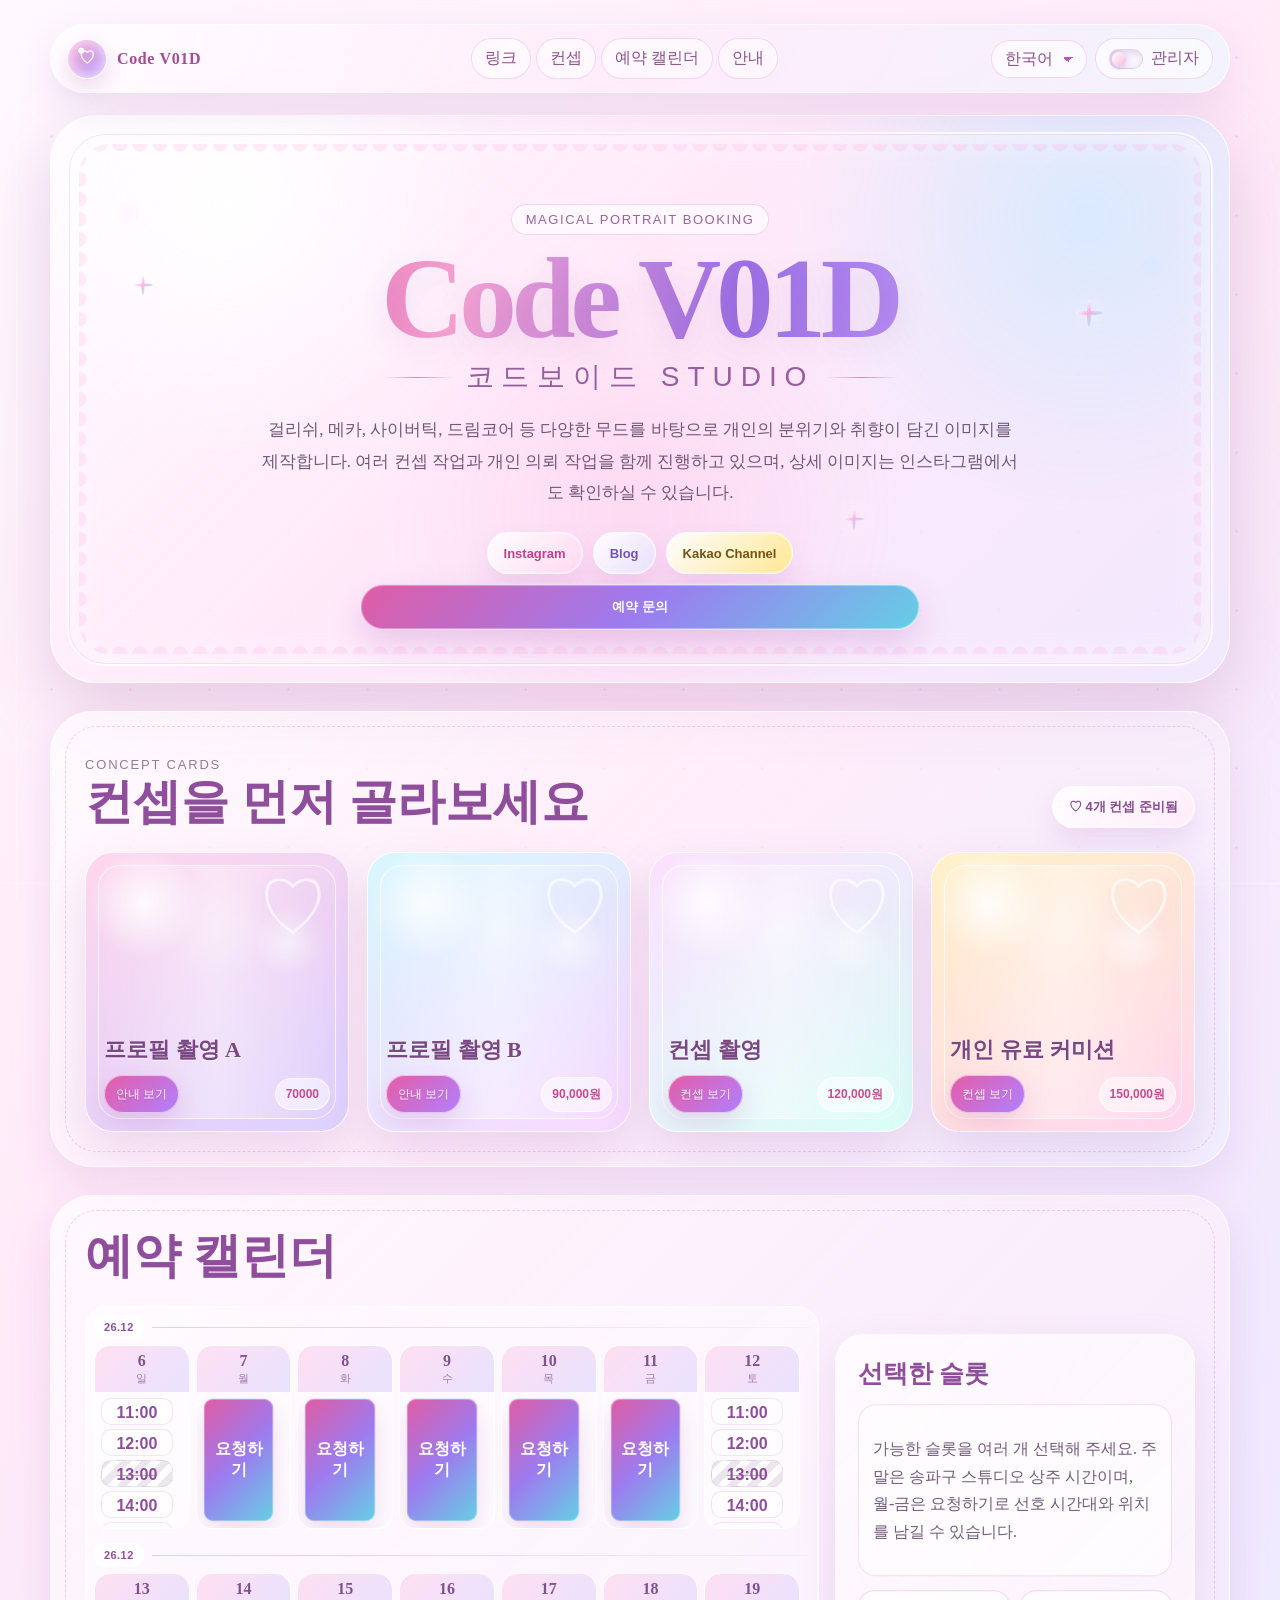
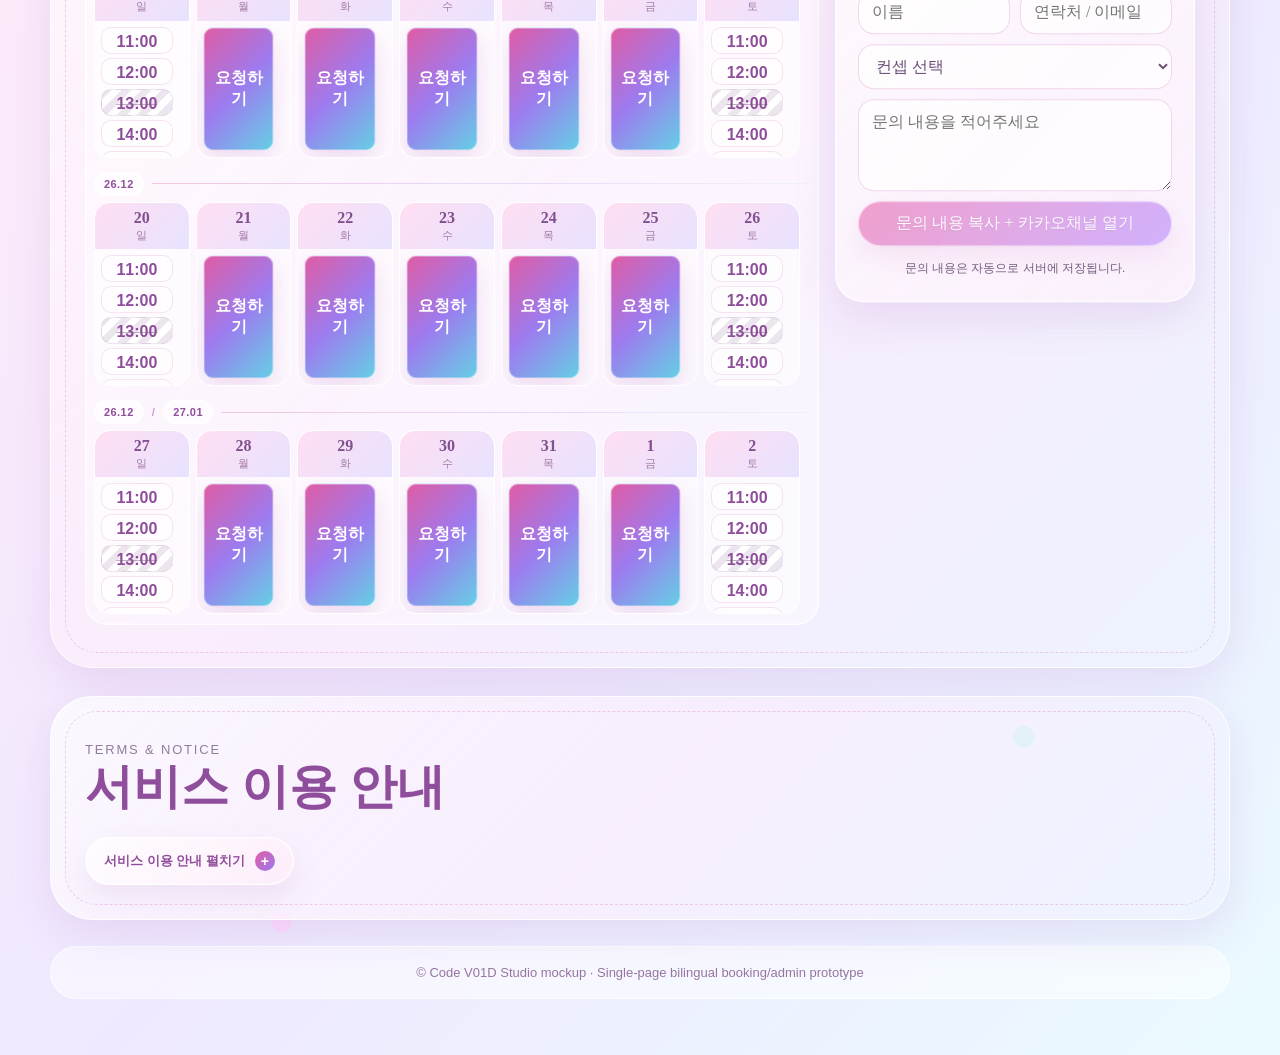
==== code_void_one_page_mockup.html @ 472b5b97 "Create Code V01D booking site" ====
<!doctype html>
<html lang="ko">
<head>
  <meta charset="utf-8" />
  <meta name="viewport" content="width=device-width, initial-scale=1" />
  <title>Code V01D Studio — One Page Mockup</title>
  <style>
    :root {
      --paper: #fff9ff;
      --paper-2: #fff4fb;
      --ink: #5d4569;
      --muted: #927c9b;
      --pink: #f8a9d3;
      --pink-deep: #d84d95;
      --violet: #bda3ff;
      --violet-deep: #805bcf;
      --blue: #a9e7f6;
      --mint: #bcf3e7;
      --pearl: rgba(255, 255, 255, .72);
      --glass: rgba(255, 255, 255, .58);
      --line: rgba(216, 119, 179, .34);
      --gold: #d5ab68;
      --shadow: 0 24px 70px rgba(167, 108, 170, .28);
      --shadow-soft: 0 14px 42px rgba(184, 128, 205, .20);
      --radius-lg: 34px;
      --radius-md: 22px;
      --radius-sm: 14px;
      --serif: "Noto Serif KR", "Nanum Myeongjo", "Iropke Batang", "AppleMyungjo", Georgia, Cambria, "Times New Roman", serif;
      --sans: "Pretendard", "Apple SD Gothic Neo", "Malgun Gothic", Arial, sans-serif;
    }

    * { box-sizing: border-box; }

    html { scroll-behavior: smooth; }

    body {
      margin: 0;
      color: var(--ink);
      font-family: var(--serif);
      background:
        radial-gradient(circle at 10% 8%, rgba(255, 187, 226, .70) 0 0.7rem, transparent .72rem),
        radial-gradient(circle at 90% 10%, rgba(191, 219, 255, .62) 0 .56rem, transparent .58rem),
        radial-gradient(circle at 22% 95%, rgba(253, 219, 255, .88) 0 .62rem, transparent .64rem),
        radial-gradient(circle at 80% 88%, rgba(179, 243, 235, .70) 0 .65rem, transparent .67rem),
        linear-gradient(135deg, #fff9ff 0%, #ffeaf8 34%, #efe9ff 70%, #eafaff 100%);
      min-height: 100vh;
      overflow-x: hidden;
    }

    body::before,
    body::after {
      content: "";
      position: fixed;
      inset: 0;
      pointer-events: none;
      z-index: 0;
    }

    body::before {
      opacity: .55;
      background-image:
        radial-gradient(circle, rgba(255,255,255,.95) 0 1px, transparent 1.5px),
        radial-gradient(circle, rgba(235,150,255,.52) 0 1px, transparent 1.5px);
      background-size: 48px 48px, 79px 79px;
      background-position: 0 0, 12px 18px;
    }

    body::after {
      opacity: .42;
      background:
        linear-gradient(90deg, transparent 0 15px, rgba(255,255,255,.8) 16px 17px, transparent 18px 34px),
        linear-gradient(0deg, transparent 0 15px, rgba(255,255,255,.65) 16px 17px, transparent 18px 34px);
      mask-image: radial-gradient(circle at center, transparent 0 35%, #000 73%);
    }

    a { color: inherit; text-decoration: none; }
    button, input, select, textarea { font: inherit; }
    button { cursor: pointer; }

    .page {
      position: relative;
      z-index: 1;
      width: min(1180px, calc(100% - 32px));
      margin: 0 auto;
      padding: 24px 0 56px;
    }

    .topbar {
      position: sticky;
      top: 14px;
      z-index: 20;
      display: flex;
      align-items: center;
      gap: 14px;
      justify-content: space-between;
      padding: 13px 16px;
      border: 1px solid rgba(255,255,255,.84);
      border-radius: 999px;
      background: linear-gradient(120deg, rgba(255,255,255,.76), rgba(255,234,250,.70), rgba(235,246,255,.68));
      box-shadow: var(--shadow-soft);
      backdrop-filter: blur(18px);
    }

    .brand {
      display: flex;
      align-items: center;
      gap: 10px;
      min-width: 190px;
      font-weight: 900;
      letter-spacing: .04em;
      color: #a44a99;
    }

    .brand-mark {
      width: 40px;
      height: 40px;
      display: grid;
      place-items: center;
      border-radius: 50%;
      color: white;
      text-shadow: 0 2px 7px rgba(123, 54, 131, .28);
      background:
        radial-gradient(circle at 35% 28%, #fff 0 8%, transparent 9%),
        linear-gradient(135deg, var(--pink), var(--violet));
      border: 1px solid rgba(255,255,255,.92);
      box-shadow: inset 0 0 14px rgba(255,255,255,.75), 0 8px 20px rgba(186,96,178,.24);
    }

    .nav {
      display: flex;
      align-items: center;
      justify-content: center;
      gap: 5px;
      flex-wrap: wrap;
    }

    .nav a,
    .pill-btn,
    .lang-select,
    .admin-toggle {
      min-height: 38px;
      padding: 9px 13px;
      border-radius: 999px;
      border: 1px solid rgba(230, 149, 211, .36);
      background: rgba(255,255,255,.58);
      color: #8b518b;
      box-shadow: inset 0 0 0 1px rgba(255,255,255,.46);
      transition: transform .18s ease, box-shadow .18s ease, background .18s ease;
      white-space: nowrap;
    }

    .nav a:hover,
    .pill-btn:hover,
    .admin-toggle:hover {
      transform: translateY(-1px);
      background: rgba(255,255,255,.82);
      box-shadow: 0 8px 24px rgba(198, 100, 181, .18);
    }

    .toolbar {
      display: flex;
      align-items: center;
      gap: 8px;
    }

    .lang-select {
      appearance: none;
      padding-right: 32px;
      background-image:
        linear-gradient(45deg, transparent 50%, #b05ab5 50%),
        linear-gradient(135deg, #b05ab5 50%, transparent 50%),
        linear-gradient(to right, transparent, transparent);
      background-position: calc(100% - 18px) 16px, calc(100% - 13px) 16px, 100% 0;
      background-size: 5px 5px, 5px 5px, 2.5em 2.5em;
      background-repeat: no-repeat;
    }

    .admin-toggle {
      display: inline-flex;
      align-items: center;
      gap: 8px;
      user-select: none;
    }

    .admin-toggle input { display: none; }

    .switch-dot {
      width: 34px;
      height: 20px;
      border-radius: 999px;
      padding: 2px;
      background: linear-gradient(135deg, #ead9f9, #fff);
      border: 1px solid rgba(180, 119, 196, .28);
      box-shadow: inset 0 1px 6px rgba(90, 50, 110, .12);
    }

    .switch-dot::before {
      content: "";
      display: block;
      width: 14px;
      height: 14px;
      border-radius: 50%;
      background: linear-gradient(135deg, #fff, #f9b9db);
      box-shadow: 0 2px 5px rgba(111, 58, 125, .18);
      transition: transform .2s ease;
    }

    .admin-toggle input:checked + .switch-dot::before { transform: translateX(14px); }
    .admin-toggle input:checked + .switch-dot { background: linear-gradient(135deg, var(--pink), var(--violet)); }

    .hero {
      position: relative;
      margin-top: 22px;
      padding: 62px 38px 36px;
      border-radius: 46px;
      border: 1px solid rgba(255,255,255,.86);
      background:
        radial-gradient(circle at 15% 15%, rgba(255,255,255,.95), transparent 23%),
        radial-gradient(circle at 88% 18%, rgba(195,234,255,.58), transparent 26%),
        radial-gradient(circle at 50% 70%, rgba(255,196,232,.42), transparent 36%),
        linear-gradient(135deg, rgba(255,252,255,.85), rgba(255,232,249,.76) 42%, rgba(239,232,255,.76));
      box-shadow: var(--shadow);
      overflow: hidden;
    }

    .hero::before,
    .hero::after,
    .lace-frame::before,
    .lace-frame::after {
      content: "";
      position: absolute;
      pointer-events: none;
    }

    .hero::before {
      inset: 16px;
      border: 2px solid rgba(255,255,255,.82);
      border-radius: 38px;
      box-shadow: inset 0 0 0 1px rgba(220, 136, 207, .22), inset 0 0 32px rgba(255,255,255,.68);
    }

    .hero::after {
      inset: 28px;
      border-radius: 30px;
      background:
        radial-gradient(circle at 0 50%, rgba(255, 164, 222, .42) 0 7px, transparent 8px) left center / 20px 20px repeat-y,
        radial-gradient(circle at 100% 50%, rgba(255, 164, 222, .42) 0 7px, transparent 8px) right center / 20px 20px repeat-y,
        radial-gradient(circle at 50% 0, rgba(255, 164, 222, .42) 0 7px, transparent 8px) top center / 20px 20px repeat-x,
        radial-gradient(circle at 50% 100%, rgba(255, 164, 222, .42) 0 7px, transparent 8px) bottom center / 20px 20px repeat-x;
      opacity: .48;
    }

    .sparkle {
      position: absolute;
      width: 20px;
      height: 20px;
      pointer-events: none;
      opacity: .82;
      filter: drop-shadow(0 0 8px rgba(255,255,255,.8));
    }

    .sparkle::before,
    .sparkle::after {
      content: "";
      position: absolute;
      left: 50%;
      top: 50%;
      transform: translate(-50%, -50%);
      background: linear-gradient(135deg, #fff, #f7a5df, #a9e7f6);
    }

    .sparkle::before { width: 3px; height: 100%; border-radius: 50%; }
    .sparkle::after { width: 100%; height: 3px; border-radius: 50%; }

    .sparkle.s1 { left: 7%; top: 28%; }
    .sparkle.s2 { right: 11%; top: 33%; transform: scale(1.35); }
    .sparkle.s3 { left: 45%; bottom: 14%; transform: scale(.8); }
    .sparkle.s4 { right: 31%; bottom: 27%; transform: scale(1.05); }

    .hero-grid {
      position: relative;
      z-index: 2;
      display: grid;
      grid-template-columns: minmax(0, 860px);
      justify-content: center;
    }

    .plaque {
      position: relative;
      padding: 26px 24px 16px;
      border: 0;
      background: transparent;
      box-shadow: none;
      text-align: center;
    }

    .eyebrow {
      display: inline-flex;
      align-items: center;
      justify-content: center;
      gap: 8px;
      padding: 7px 14px;
      border-radius: 999px;
      border: 1px solid rgba(218, 132, 201, .30);
      background: rgba(255,255,255,.64);
      color: #9b63a1;
      font-family: var(--sans);
      font-size: 13px;
      letter-spacing: .12em;
      text-transform: uppercase;
    }

    h1 {
      margin: 14px 0 10px;
      font-size: clamp(46px, 9vw, 118px);
      line-height: .86;
      letter-spacing: -.045em;
      font-weight: 600;
      color: transparent;
      background: linear-gradient(100deg, #e45fa9 0%, #f6a3d2 28%, #9b70e5 62%, #caa7ff 100%);
      -webkit-background-clip: text;
      background-clip: text;
      text-shadow: 0 10px 28px rgba(149, 75, 160, .13);
    }

    .sub-logo {
      display: flex;
      justify-content: center;
      align-items: center;
      gap: 12px;
      color: #95609d;
      font-family: var(--sans);
      font-size: clamp(17px, 2.2vw, 29px);
      letter-spacing: .28em;
      text-transform: uppercase;
    }

    .sub-logo::before,
    .sub-logo::after {
      content: "";
      width: 72px;
      height: 1px;
      background: linear-gradient(90deg, transparent, #ca8dc2, transparent);
    }

    .hero-copy {
      max-width: 760px;
      margin: 18px auto 0;
      color: #6f5878;
      line-height: 1.85;
      font-size: 17px;
    }

    .section-title h2,
    .admin-title h2 {
      margin: 0;
      font-size: clamp(28px, 4vw, 48px);
      line-height: 1.08;
      color: #8f4e9b;
    }

    .link-cloud {
      position: relative;
      z-index: 1;
      display: flex;
      flex-wrap: wrap;
      justify-content: center;
      gap: 10px;
      max-width: 560px;
      margin: 24px auto 0;
    }

    .link-cloud a,
    .soft-chip {
      display: inline-flex;
      align-items: center;
      justify-content: center;
      gap: 7px;
      min-height: 42px;
      padding: 11px 16px;
      border-radius: 999px;
      border: 1px solid rgba(255,255,255,.78);
      background: linear-gradient(135deg, rgba(255,255,255,.90), rgba(255,236,249,.76));
      color: #884a91;
      font-family: var(--sans);
      font-size: 13px;
      font-weight: 900;
      box-shadow: 0 12px 26px rgba(171, 83, 181, .15), inset 0 0 0 1px rgba(255,255,255,.38);
      transition: transform .18s ease, box-shadow .18s ease, background .18s ease;
    }

    .link-cloud a:hover {
      transform: translateY(-2px);
      box-shadow: 0 16px 32px rgba(171, 83, 181, .22), inset 0 0 0 1px rgba(255,255,255,.44);
    }

    .link-cloud a[aria-label="Instagram"] {
      color: #c23f8d;
      background: linear-gradient(135deg, rgba(255,255,255,.92), rgba(255,216,239,.82));
    }

    .link-cloud a[aria-label="Blog"] {
      color: #7252bd;
      background: linear-gradient(135deg, rgba(255,255,255,.92), rgba(230,224,255,.84));
    }

    .link-cloud a[aria-label="Kakao Channel"] {
      color: #735313;
      background: linear-gradient(135deg, rgba(255,255,255,.94), rgba(255,232,132,.86));
    }

    .link-cloud a[href="#calendar"] {
      width: 100%;
      min-height: 46px;
      color: white;
      background: linear-gradient(135deg, #df5ca4, #9d7bef, #65cfe5);
      border-color: rgba(255,255,255,.76);
      box-shadow: 0 14px 32px rgba(171, 83, 181, .24), inset 0 0 0 1px rgba(255,255,255,.32);
      font-weight: 900;
    }

    .section {
      position: relative;
      margin-top: 28px;
      padding: 34px;
      border-radius: 42px;
      border: 1px solid rgba(255,255,255,.80);
      background: linear-gradient(135deg, rgba(255,255,255,.68), rgba(255,239,251,.58), rgba(239,242,255,.58));
      box-shadow: var(--shadow-soft);
      overflow: hidden;
    }

    .section::before {
      content: "";
      position: absolute;
      inset: 14px;
      border-radius: 32px;
      border: 1px dashed rgba(213, 128, 197, .35);
      pointer-events: none;
    }

    .section-title {
      position: relative;
      z-index: 1;
      display: flex;
      align-items: end;
      justify-content: space-between;
      gap: 18px;
      margin-bottom: 24px;
    }

    .section-title p {
      margin: 8px 0 0;
      max-width: 620px;
      color: var(--muted);
      line-height: 1.7;
    }

    .section-kicker {
      margin: 0 0 8px;
      color: #c35a9d;
      font-family: var(--sans);
      font-size: 13px;
      text-transform: uppercase;
      letter-spacing: .14em;
    }

    .concept-grid {
      position: relative;
      z-index: 1;
      display: grid;
      grid-template-columns: repeat(4, minmax(0, 1fr));
      gap: 18px;
    }

    .concept-card {
      position: relative;
      min-height: 280px;
      padding: 18px;
      display: flex;
      flex-direction: column;
      justify-content: flex-end;
      border-radius: 28px;
      border: 1px solid rgba(255,255,255,.86);
      background:
        radial-gradient(circle at 22% 18%, rgba(255,255,255,.88), transparent 18%),
        radial-gradient(circle at 77% 32%, rgba(255,255,255,.60), transparent 12%),
        linear-gradient(150deg, var(--card-a), var(--card-b));
      box-shadow: 0 20px 45px rgba(158, 91, 172, .18);
      overflow: hidden;
      isolation: isolate;
      transition: transform .2s ease, box-shadow .2s ease;
    }

    .concept-card:hover { transform: translateY(-5px); box-shadow: 0 28px 60px rgba(158, 91, 172, .24); }

    .concept-card::before {
      content: "";
      position: absolute;
      inset: 12px;
      border: 1px solid rgba(255,255,255,.72);
      border-radius: 22px;
      background:
        radial-gradient(circle at 50% 24%, rgba(255,255,255,.28), transparent 26%),
        linear-gradient(90deg, transparent, rgba(255,255,255,.38), transparent);
      z-index: -1;
    }

    .concept-card::after {
      content: attr(data-symbol);
      position: absolute;
      top: 20px;
      right: 20px;
      font-size: 70px;
      line-height: 1;
      color: rgba(255,255,255,.64);
      text-shadow: 0 10px 22px rgba(135, 58, 147, .13);
    }

    .concept-card:nth-child(1) { --card-a: #ffd6ed; --card-b: #dcd1ff; }
    .concept-card:nth-child(2) { --card-a: #d7f7ff; --card-b: #f8d8ff; }
    .concept-card:nth-child(3) { --card-a: #fce0ff; --card-b: #d9fff7; }
    .concept-card:nth-child(4) { --card-a: #fff1c9; --card-b: #ffd6ef; }

    .concept-card h3 {
      margin: 0 0 12px;
      font-size: clamp(18px, 2.2vw, 22px);
      line-height: 1.18;
      color: #794784;
      text-shadow: 0 1px 0 rgba(255,255,255,.68);
    }

    .concept-actions {
      display: flex;
      align-items: center;
      justify-content: space-between;
      gap: 8px;
    }

    .concept-actions .primary-btn {
      min-height: 38px;
      padding: 9px 12px;
      font-size: 12px;
      white-space: nowrap;
    }

    .primary-btn,
    .ghost-btn,
    .danger-btn {
      display: inline-flex;
      align-items: center;
      justify-content: center;
      gap: 8px;
      border: 0;
      border-radius: 999px;
      padding: 12px 16px;
      min-height: 44px;
      box-shadow: 0 11px 24px rgba(187, 91, 168, .18), inset 0 0 0 1px rgba(255,255,255,.58);
      transition: transform .18s ease, box-shadow .18s ease, opacity .18s ease;
    }

    .primary-btn {
      color: white;
      background: linear-gradient(135deg, #e75ca6, #b080ff);
      text-shadow: 0 1px 1px rgba(99, 40, 98, .24);
    }

    .ghost-btn {
      color: #93558f;
      border: 1px solid rgba(221, 139, 205, .30);
      background: rgba(255,255,255,.62);
    }

    .danger-btn {
      color: #a34076;
      border: 1px solid rgba(229, 91, 137, .26);
      background: rgba(255,238,245,.72);
    }

    .primary-btn:hover,
    .ghost-btn:hover,
    .danger-btn:hover { transform: translateY(-1px); box-shadow: 0 16px 30px rgba(187, 91, 168, .21); }
    .primary-btn:disabled { opacity: .56; cursor: not-allowed; transform: none; }

    .price-chip {
      padding: 8px 10px;
      border-radius: 999px;
      background: rgba(255,255,255,.52);
      border: 1px solid rgba(255,255,255,.75);
      color: #c54d8f;
      font-family: var(--sans);
      font-size: 12px;
      font-weight: 700;
      white-space: nowrap;
    }

    .calendar-shell {
      position: relative;
      z-index: 1;
      display: grid;
      grid-template-columns: minmax(0, 1fr) minmax(300px, 360px);
      align-items: start;
      gap: 16px;
    }

    .calendar-grid {
      padding-bottom: 8px;
      border-radius: 28px;
    }

    .month-calendar {
      display: grid;
      gap: 12px;
      border: 1px solid rgba(255,255,255,.78);
      border-radius: 22px;
      background: rgba(255,255,255,.38);
      padding: 8px;
      box-shadow: inset 0 0 0 1px rgba(255,255,255,.38);
    }

    .calendar-week-block {
      display: grid;
      gap: 6px;
    }

    .calendar-week-heading {
      display: flex;
      align-items: center;
      gap: 8px;
      color: #8f4e9b;
      font-family: var(--sans);
      font-size: 11px;
      font-weight: 900;
      letter-spacing: .04em;
    }

    .calendar-week-heading::after {
      content: "";
      height: 1px;
      flex: 1;
      background: linear-gradient(90deg, rgba(216, 77, 149, .28), rgba(128, 91, 207, .18), rgba(101, 207, 229, .08));
    }

    .calendar-month-chip {
      display: inline-flex;
      align-items: center;
      min-height: 24px;
      padding: 5px 9px;
      border-radius: 999px;
      border: 1px solid rgba(255,255,255,.78);
      background: rgba(255,255,255,.62);
      box-shadow: inset 0 0 0 1px rgba(255,255,255,.32);
    }

    .calendar-month-separator {
      color: rgba(143, 78, 155, .52);
      font-weight: 900;
    }

    .calendar-week-row {
      display: flex;
      align-items: stretch;
      gap: 6px;
      overflow-x: auto;
      overscroll-behavior-x: contain;
      scrollbar-gutter: stable;
      padding-bottom: 2px;
      scrollbar-color: rgba(216, 77, 149, .42) rgba(255,255,255,.36);
      scrollbar-width: thin;
    }

    .calendar-week-row::-webkit-scrollbar {
      height: 8px;
    }

    .calendar-week-row::-webkit-scrollbar-track {
      border-radius: 999px;
      background: rgba(255,255,255,.42);
    }

    .calendar-week-row::-webkit-scrollbar-thumb {
      border-radius: 999px;
      background: linear-gradient(90deg, rgba(216, 77, 149, .48), rgba(128, 91, 207, .42));
    }

    .calendar-day-column {
      flex: 1 0 82px;
      min-width: 0;
      max-height: 188px;
      display: grid;
      grid-template-rows: auto minmax(0, 1fr);
      border-radius: 16px;
      border: 1px solid rgba(255,255,255,.72);
      background: rgba(255,255,255,.52);
      overflow: hidden;
    }

    .calendar-day-column.is-empty {
      border-style: dashed;
      background: rgba(255,255,255,.26);
      min-height: 112px;
    }

    .calendar-day-column.is-weekday {
      display: grid;
      grid-template-rows: auto 1fr;
    }

    .calendar-day-head {
      min-height: 44px;
      display: grid;
      align-content: center;
      gap: 2px;
      padding: 7px 8px;
      text-align: center;
      background: linear-gradient(135deg, rgba(255,214,238,.78), rgba(225,219,255,.78));
    }

    .calendar-day-head strong {
      display: block;
      color: #81508e;
      font-size: 16px;
      line-height: 1;
    }

    .calendar-day-head span {
      display: block;
      color: #a47aa7;
      font-family: var(--sans);
      font-size: 11px;
      line-height: 1.3;
    }

    .calendar-slot-list {
      display: grid;
      grid-template-columns: 1fr;
      gap: 4px;
      max-height: 136px;
      min-height: 0;
      overflow-y: auto;
      overscroll-behavior: contain;
      scrollbar-gutter: stable;
      padding: 6px;
      scrollbar-color: rgba(216, 77, 149, .42) rgba(255,255,255,.36);
      scrollbar-width: thin;
    }

    .calendar-slot-list::-webkit-scrollbar {
      width: 7px;
    }

    .calendar-slot-list::-webkit-scrollbar-track {
      border-radius: 999px;
      background: rgba(255,255,255,.42);
    }

    .calendar-slot-list::-webkit-scrollbar-thumb {
      border-radius: 999px;
      background: linear-gradient(180deg, rgba(216, 77, 149, .48), rgba(128, 91, 207, .42));
    }

    .calendar-day-column.is-weekday .calendar-slot-list {
      align-content: stretch;
      grid-template-columns: 1fr;
    }

    .slot-btn {
      width: 100%;
      min-height: 27px;
      display: grid;
      place-items: center;
      padding: 5px 8px;
      border-radius: 10px;
      border: 1px solid rgba(215, 139, 203, .24);
      background: rgba(255,255,255,.62);
      color: #72547b;
      text-align: center;
      transition: transform .18s ease, border-color .18s ease, background .18s ease;
    }

    .slot-btn.is-request {
      min-height: 38px;
      color: white;
      background: linear-gradient(135deg, #df5ca4, #9d7bef, #65cfe5);
      border-color: rgba(255,255,255,.78);
      box-shadow: 0 12px 26px rgba(171, 83, 181, .18), inset 0 0 0 1px rgba(255,255,255,.28);
    }

    .slot-btn.is-request .slot-time { color: white; }

    .slot-btn:hover,
    .slot-btn.is-selected {
      transform: translateY(-1px);
      border-color: rgba(210, 85, 166, .55);
      background: linear-gradient(135deg, rgba(255,255,255,.88), rgba(255,233,249,.78));
      box-shadow: 0 10px 22px rgba(171, 83, 181, .14), inset 0 0 0 1px rgba(255,255,255,.34);
    }

    .slot-btn:active {
      transform: translateY(0) scale(.98);
      box-shadow: inset 0 3px 10px rgba(128, 91, 207, .18);
    }

    .slot-btn.is-selected {
      border-color: rgba(216, 77, 149, .62);
      box-shadow: 0 12px 26px rgba(171, 83, 181, .18), inset 0 0 0 2px rgba(255,255,255,.78);
    }

    .slot-btn.is-request:hover,
    .slot-btn.is-request.is-selected {
      color: white;
      border-color: rgba(255,255,255,.90);
      background: linear-gradient(135deg, #cf3f92, #8669e8, #48bfda);
      box-shadow: 0 14px 30px rgba(139, 89, 190, .28), inset 0 0 0 2px rgba(255,255,255,.34);
    }

    .slot-btn.is-request:hover .slot-time,
    .slot-btn.is-request.is-selected .slot-time {
      color: white;
      text-shadow: 0 1px 4px rgba(88, 46, 135, .28);
    }

    .slot-btn.is-blocked,
    .slot-btn:disabled {
      cursor: not-allowed;
      color: rgba(118, 83, 126, .45);
      border-color: rgba(174, 145, 183, .22);
      background:
        repeating-linear-gradient(135deg, rgba(143, 108, 154, .16) 0 7px, rgba(255,255,255,.44) 7px 14px),
        rgba(255,255,255,.42);
      box-shadow: none;
      transform: none;
      text-decoration: line-through;
    }

    .slot-time {
      display: flex;
      align-items: center;
      justify-content: center;
      gap: 6px;
      font-family: var(--sans);
      font-weight: 800;
      color: #8f4e9b;
      text-align: center;
    }

    .slot-panel,
    .mini-panel,
    .notice-card {
      border-radius: 28px;
      border: 1px solid rgba(255,255,255,.78);
      background: linear-gradient(135deg, rgba(255,255,255,.72), rgba(255,241,251,.60));
      box-shadow: inset 0 0 0 1px rgba(255,255,255,.38), 0 16px 42px rgba(153, 88, 169, .14);
    }

    .slot-panel { padding: 22px; align-self: start; position: sticky; top: 104px; }

    .slot-panel h3,
    .mini-panel h3,
    .notice-card h3 {
      margin: 0 0 10px;
      color: #8f4e9b;
      font-size: 25px;
    }

    .slot-panel p,
    .mini-panel p,
    .notice-card p,
    .notice-card li {
      color: #735c7c;
      line-height: 1.72;
    }

    .selected-summary {
      padding: 14px;
      border-radius: 18px;
      background: rgba(255,255,255,.58);
      border: 1px solid rgba(222, 139, 205, .28);
      margin: 14px 0;
    }

    .selected-slot-list {
      display: grid;
      gap: 7px;
      max-height: 178px;
      overflow-y: auto;
      overscroll-behavior: contain;
      margin: 10px 0 0;
      padding: 0;
      list-style: none;
      scrollbar-color: rgba(216, 77, 149, .42) rgba(255,255,255,.36);
      scrollbar-width: thin;
    }

    .selected-slot-list::-webkit-scrollbar {
      width: 7px;
    }

    .selected-slot-list::-webkit-scrollbar-track {
      border-radius: 999px;
      background: rgba(255,255,255,.42);
    }

    .selected-slot-list::-webkit-scrollbar-thumb {
      border-radius: 999px;
      background: linear-gradient(180deg, rgba(216, 77, 149, .48), rgba(128, 91, 207, .42));
    }

    .selected-slot-list li {
      padding: 8px 10px;
      border-radius: 12px;
      background: rgba(255,255,255,.58);
      border: 1px solid rgba(218, 139, 203, .22);
      font-family: var(--sans);
      font-size: 13px;
      font-weight: 800;
    }

    .inquiry-form {
      display: grid;
      gap: 10px;
      margin-top: 14px;
    }

    .form-note {
      margin: 2px 0 0;
      color: #99709e;
      font-family: var(--sans);
      font-size: 12px;
      line-height: 1.55;
      text-align: center;
    }

    .field-row {
      display: grid;
      grid-template-columns: repeat(2, minmax(0, 1fr));
      gap: 10px;
    }

    .field {
      width: 100%;
      border: 1px solid rgba(218, 139, 203, .34);
      border-radius: 16px;
      padding: 12px 13px;
      color: #6b4d76;
      background: rgba(255,255,255,.70);
      outline: none;
      box-shadow: inset 0 0 0 1px rgba(255,255,255,.38);
    }

    .field:focus {
      border-color: rgba(203, 82, 164, .56);
      box-shadow: 0 0 0 4px rgba(237, 151, 214, .18);
    }

    textarea.field { min-height: 92px; resize: vertical; }

    .admin-hub {
      display: none;
      position: relative;
      z-index: 1;
      margin-top: 28px;
      padding: 30px;
      border-radius: 42px;
      border: 1px solid rgba(255,255,255,.86);
      background:
        linear-gradient(135deg, rgba(255,255,255,.74), rgba(238,230,255,.62), rgba(255,232,248,.62));
      box-shadow: var(--shadow);
    }

    body.admin-on .admin-hub { display: block; }

    .admin-title {
      display: flex;
      justify-content: space-between;
      align-items: end;
      gap: 20px;
      margin-bottom: 18px;
    }

    .admin-tabs {
      display: flex;
      flex-wrap: wrap;
      gap: 10px;
      margin-bottom: 18px;
    }

    .admin-tab {
      padding: 11px 16px;
      border-radius: 999px;
      border: 1px solid rgba(217, 136, 202, .32);
      background: rgba(255,255,255,.58);
      color: #895091;
      box-shadow: inset 0 0 0 1px rgba(255,255,255,.40);
    }

    .admin-tab.is-active {
      color: white;
      background: linear-gradient(135deg, #df6baa, #a582f4);
      box-shadow: 0 12px 30px rgba(183, 95, 188, .22);
    }

    .admin-panel { display: none; }
    .admin-panel.is-active { display: block; }

    .dashboard-grid {
      display: grid;
      grid-template-columns: repeat(4, minmax(0, 1fr));
      gap: 14px;
    }

    .metric-card {
      padding: 18px;
      border-radius: 22px;
      border: 1px solid rgba(255,255,255,.72);
      background: rgba(255,255,255,.56);
      box-shadow: inset 0 0 0 1px rgba(255,255,255,.36);
    }

    .metric-card span {
      display: block;
      color: #9b7aa5;
      font-family: var(--sans);
      font-size: 13px;
      line-height: 1.45;
    }

    .metric-card strong {
      display: block;
      margin-top: 8px;
      font-size: 34px;
      color: #c84c92;
      line-height: 1;
    }

    .admin-split {
      display: grid;
      grid-template-columns: minmax(0, 1.15fr) minmax(320px, .85fr);
      gap: 16px;
      align-items: start;
    }

    .mini-panel { padding: 18px; }

    .table-scroll {
      max-height: 420px;
      overflow: auto;
      padding-right: 4px;
    }

    .table-scroll thead th {
      position: sticky;
      top: 0;
      z-index: 2;
      background: rgba(255,249,255,.94);
      backdrop-filter: blur(10px);
    }

    .slot-table,
    .order-table {
      width: 100%;
      border-collapse: separate;
      border-spacing: 0 8px;
      font-family: var(--sans);
    }

    .slot-table th,
    .order-table th {
      text-align: left;
      color: #9873a2;
      font-size: 12px;
      letter-spacing: .08em;
      text-transform: uppercase;
      padding: 0 12px 4px;
    }

    .slot-table td,
    .order-table td {
      padding: 12px;
      background: rgba(255,255,255,.62);
      border-top: 1px solid rgba(225, 148, 207, .20);
      border-bottom: 1px solid rgba(225, 148, 207, .20);
      color: #66506e;
    }

    .slot-table td:first-child,
    .order-table td:first-child { border-left: 1px solid rgba(225, 148, 207, .20); border-radius: 16px 0 0 16px; }
    .slot-table td:last-child,
    .order-table td:last-child { border-right: 1px solid rgba(225, 148, 207, .20); border-radius: 0 16px 16px 0; }

    .status-pill {
      display: inline-flex;
      align-items: center;
      justify-content: center;
      padding: 6px 9px;
      border-radius: 999px;
      background: rgba(255,235,249,.86);
      border: 1px solid rgba(226, 135, 203, .28);
      color: #bf4c8e;
      font-size: 12px;
      font-weight: 800;
      white-space: nowrap;
    }

    .kanban-board {
      display: grid;
      grid-template-columns: repeat(5, minmax(180px, 1fr));
      gap: 12px;
      overflow-x: auto;
      padding-bottom: 4px;
    }

    .kanban-column {
      min-height: 320px;
      padding: 12px;
      border-radius: 24px;
      border: 1px solid rgba(255,255,255,.70);
      background: rgba(255,255,255,.40);
    }

    .kanban-column h3 {
      margin: 0 0 12px;
      font-family: var(--sans);
      font-size: 14px;
      color: #8b5a95;
      letter-spacing: .04em;
      display: flex;
      justify-content: space-between;
      gap: 8px;
    }

    .kanban-card {
      padding: 12px;
      border-radius: 18px;
      background: rgba(255,255,255,.72);
      border: 1px solid rgba(226, 146, 210, .24);
      box-shadow: 0 10px 24px rgba(154, 86, 170, .10);
      margin-bottom: 10px;
    }

    .kanban-card[draggable="true"] { cursor: grab; }
    .kanban-card.dragging { opacity: .55; }

    .kanban-card strong {
      display: block;
      color: #834d8d;
      margin-bottom: 6px;
    }

    .kanban-card small {
      display: block;
      color: #896f91;
      font-family: var(--sans);
      line-height: 1.55;
    }

    .kanban-actions {
      display: flex;
      gap: 6px;
      margin-top: 10px;
    }

    .tiny-btn {
      border: 1px solid rgba(218, 137, 203, .30);
      background: rgba(255,255,255,.56);
      color: #8d5593;
      border-radius: 999px;
      padding: 7px 9px;
      font-family: var(--sans);
      font-size: 12px;
    }

    .bar-list {
      display: grid;
      gap: 13px;
    }

    .bar-row {
      display: grid;
      grid-template-columns: 160px 1fr 44px;
      gap: 10px;
      align-items: center;
      font-family: var(--sans);
      color: #72587b;
    }

    .bar-track {
      height: 14px;
      border-radius: 999px;
      background: rgba(255,255,255,.56);
      overflow: hidden;
      border: 1px solid rgba(224, 145, 209, .20);
    }

    .bar-fill {
      height: 100%;
      min-width: 8px;
      border-radius: 999px;
      background: linear-gradient(90deg, #f19ac8, #aa8df5, #9ee9f5);
    }

    .orders-form {
      display: grid;
      gap: 10px;
      margin-bottom: 16px;
    }

    .notice-grid {
      position: relative;
      z-index: 1;
      display: grid;
      grid-template-columns: repeat(3, minmax(0, 1fr));
      gap: 16px;
    }

    .notice-fold {
      position: relative;
      z-index: 1;
    }

    .notice-fold summary {
      min-height: 48px;
      display: inline-flex;
      align-items: center;
      gap: 10px;
      padding: 11px 18px;
      border-radius: 999px;
      border: 1px solid rgba(255,255,255,.78);
      background: linear-gradient(135deg, rgba(255,255,255,.74), rgba(255,235,249,.62));
      color: #8f4e9b;
      box-shadow: inset 0 0 0 1px rgba(255,255,255,.34), 0 12px 28px rgba(153, 88, 169, .12);
      cursor: pointer;
      font-family: var(--sans);
      font-size: 13px;
      font-weight: 900;
      list-style: none;
    }

    .notice-fold summary::-webkit-details-marker { display: none; }

    .notice-fold summary::after {
      content: "+";
      display: grid;
      place-items: center;
      width: 20px;
      height: 20px;
      border-radius: 999px;
      color: white;
      background: linear-gradient(135deg, #df5ca4, #9d7bef);
      font-size: 14px;
      line-height: 1;
    }

    .notice-fold[open] summary::after { content: "-"; }
    .notice-fold .notice-grid { margin-top: 16px; }

    .notice-card { padding: 22px; }
    .notice-card ul { margin: 10px 0 0; padding-left: 20px; }

    .footer-note {
      margin-top: 26px;
      padding: 18px 20px;
      border-radius: 999px;
      text-align: center;
      border: 1px solid rgba(255,255,255,.72);
      background: rgba(255,255,255,.52);
      color: #9675a0;
      font-family: var(--sans);
      font-size: 13px;
    }

    .toast {
      position: fixed;
      right: 22px;
      bottom: 22px;
      z-index: 60;
      max-width: min(420px, calc(100% - 44px));
      padding: 14px 16px;
      border-radius: 18px;
      color: white;
      background: linear-gradient(135deg, rgba(215, 71, 150, .96), rgba(134, 95, 214, .96));
      box-shadow: 0 16px 38px rgba(117, 50, 140, .28);
      transform: translateY(18px);
      opacity: 0;
      pointer-events: none;
      transition: opacity .18s ease, transform .18s ease;
      font-family: var(--sans);
    }

    .toast.show { opacity: 1; transform: translateY(0); }

    .admin-lock {
      position: fixed;
      inset: 0;
      z-index: 70;
      display: none;
      place-items: center;
      padding: 24px;
      background: rgba(95, 62, 109, .28);
      backdrop-filter: blur(12px);
    }

    .admin-lock.is-open { display: grid; }

    .admin-lock-panel {
      width: min(420px, 100%);
      padding: 24px;
      border-radius: 28px;
      border: 1px solid rgba(255,255,255,.84);
      background:
        radial-gradient(circle at top left, rgba(255,255,255,.96), transparent 42%),
        linear-gradient(135deg, rgba(255,255,255,.88), rgba(255,235,249,.84), rgba(238,234,255,.86));
      box-shadow: var(--shadow);
    }

    .admin-lock-panel h2 {
      margin: 0;
      color: #8f4e9b;
      font-size: 30px;
      line-height: 1.1;
    }

    .admin-lock-panel p {
      margin: 10px 0 16px;
      color: #725b7b;
      line-height: 1.65;
    }

    .admin-lock-actions {
      display: flex;
      justify-content: flex-end;
      gap: 10px;
      margin-top: 12px;
    }

    .secondary-btn {
      min-height: 42px;
      padding: 10px 15px;
      border-radius: 999px;
      border: 1px solid rgba(218, 137, 203, .30);
      background: rgba(255,255,255,.58);
      color: #8d5593;
      font-family: var(--sans);
      font-weight: 800;
    }

    .empty-state {
      padding: 18px;
      border-radius: 18px;
      background: rgba(255,255,255,.52);
      border: 1px dashed rgba(212, 122, 194, .34);
      color: #95739d;
      line-height: 1.65;
    }

    .sr-only {
      position: absolute;
      width: 1px;
      height: 1px;
      padding: 0;
      margin: -1px;
      overflow: hidden;
      clip: rect(0,0,0,0);
      white-space: nowrap;
      border: 0;
    }

    @media (max-width: 1080px) {
      .topbar { align-items: stretch; border-radius: 28px; flex-wrap: wrap; }
      .brand { min-width: auto; }
      .nav { order: 3; width: 100%; justify-content: flex-start; }
      .hero-grid, .calendar-shell, .admin-split { grid-template-columns: 1fr; }
      .concept-grid { grid-template-columns: repeat(2, minmax(0, 1fr)); }
      .dashboard-grid, .notice-grid { grid-template-columns: repeat(2, minmax(0, 1fr)); }
    }

    @media (max-width: 650px) {
      .page { width: min(100% - 18px, 1180px); padding-top: 10px; }
      .topbar { top: 8px; padding: 10px; }
      .toolbar, .nav { width: 100%; }
      .toolbar { justify-content: space-between; }
      .nav a { flex: 1 1 auto; text-align: center; }
      .hero { padding: 42px 16px 22px; border-radius: 32px; }
      .hero-grid { gap: 18px; }
      .plaque { padding: 24px 8px 12px; }
      .sub-logo { letter-spacing: .14em; }
      .sub-logo::before, .sub-logo::after { width: 30px; }
      .section, .admin-hub { padding: 22px 14px; border-radius: 30px; }
      .section::before { inset: 9px; border-radius: 24px; }
      .section-title, .admin-title { display: block; }
      .concept-grid, .dashboard-grid, .notice-grid, .field-row { grid-template-columns: 1fr; }
      .calendar-day-head { min-height: 48px; padding: 8px 6px; }
      .concept-card { min-height: 230px; }
      .bar-row { grid-template-columns: 1fr; }
      .slot-table, .order-table { font-size: 13px; }
      .slot-table th:nth-child(3), .slot-table td:nth-child(3), .order-table th:nth-child(5), .order-table td:nth-child(5) { display: none; }
    }
  </style>
</head>
<body>
  <div class="page">
    <header class="topbar" aria-label="Top navigation">
      <a class="brand" href="#top" aria-label="Code V01D Studio home">
        <span class="brand-mark">♡</span>
        <span>Code V01D</span>
      </a>

      <nav class="nav" aria-label="Main navigation">
        <a href="#links" data-i18n="navLinks">링크</a>
        <a href="#concepts" data-i18n="navConcepts">컨셉</a>
        <a href="#calendar" data-i18n="navCalendar">예약 캘린더</a>
        <a href="#notices" data-i18n="navNotices">안내</a>
      </nav>

      <div class="toolbar">
        <label class="sr-only" for="languageSelect">Language</label>
        <select id="languageSelect" class="lang-select" aria-label="Language switcher">
          <option value="ko">한국어</option>
          <option value="en">English</option>
        </select>
        <label class="admin-toggle" title="Admin mode switch">
          <input id="adminSwitch" type="checkbox" />
          <span class="switch-dot" aria-hidden="true"></span>
          <span data-i18n="adminMode">관리자</span>
        </label>
      </div>
    </header>

    <main id="top">
      <section class="hero" aria-labelledby="studioTitle">
        <span class="sparkle s1"></span><span class="sparkle s2"></span><span class="sparkle s3"></span><span class="sparkle s4"></span>
        <div class="hero-grid">
          <div id="links" class="plaque">
            <span class="eyebrow" data-i18n="heroEyebrow">Magical portrait booking</span>
            <h1 id="studioTitle">Code V01D</h1>
            <div class="sub-logo" data-i18n="studioLabel">코드보이드 STUDIO</div>
            <p class="hero-copy" data-i18n="heroCopy">걸리쉬, 메카, 사이버틱, 드림코어 등 다양한 무드를 바탕으로 개인의 분위기와 취향이 담긴 이미지를 제작합니다. 여러 컨셉 작업과 개인 의뢰 작업을 함께 진행하고 있으며, 상세 이미지는 인스타그램에서도 확인하실 수 있습니다.</p>
            <div class="link-cloud" aria-label="Personal links">
              <a href="https://www.instagram.com/code_v01d/" target="_blank" rel="noopener noreferrer" aria-label="Instagram">Instagram</a>
              <a href="https://blog.naver.com/code_v01d" target="_blank" rel="noopener noreferrer" aria-label="Blog">Blog</a>
              <a href="http://pf.kakao.com/_dxfKKX/chat" target="_blank" rel="noopener noreferrer" aria-label="Kakao Channel">Kakao Channel</a>
              <a href="#calendar" data-i18n="bookLink">예약 문의</a>
            </div>
          </div>
        </div>
      </section>

      <section id="concepts" class="section" aria-labelledby="conceptTitle">
        <div class="section-title">
          <div>
            <p class="section-kicker" data-i18n="conceptKicker">Concept cards</p>
            <h2 id="conceptTitle" data-i18n="conceptTitle">컨셉을 먼저 골라보세요</h2>
          </div>
          <span class="soft-chip" data-i18n="conceptChip">♡ 4개 컨셉 준비됨</span>
        </div>
        <div class="concept-grid" id="conceptGrid"></div>
      </section>

      <section id="calendar" class="section" aria-labelledby="calendarTitle">
        <div class="section-title">
          <div>
            <h2 id="calendarTitle" data-i18n="calendarTitle">예약 캘린더</h2>
          </div>
        </div>

        <div class="calendar-shell">
          <div class="calendar-grid" id="calendarGrid" aria-live="polite"></div>

          <aside class="slot-panel" aria-live="polite">
            <h3 data-i18n="selectedSlotTitle">선택한 슬롯</h3>
            <div class="selected-summary" id="selectedSlotSummary"></div>
            <form class="inquiry-form" id="inquiryForm">
              <div class="field-row">
                <input class="field" id="customerName" type="text" data-i18n-placeholder="namePlaceholder" placeholder="이름" required />
                <input class="field" id="customerContact" type="text" data-i18n-placeholder="contactPlaceholder" placeholder="연락처 / 이메일" required />
              </div>
              <select class="field" id="conceptSelect" required aria-label="Concept"></select>
              <textarea class="field" id="customerMemo" data-i18n-placeholder="memoPlaceholder" placeholder="문의 내용을 적어주세요"></textarea>
              <button class="primary-btn" id="inquiryButton" type="submit" data-i18n="inquiryButton">문의 내용 복사 + 카카오채널 열기</button>
              <p class="form-note" data-i18n="autoSaveNote">문의 내용은 자동으로 서버에 저장됩니다.</p>
            </form>
          </aside>
        </div>
      </section>

      <section class="admin-hub" id="adminHub" aria-labelledby="adminTitle">
        <div class="admin-title">
          <div>
            <p class="section-kicker" data-i18n="adminKicker">Admin workspace</p>
            <h2 id="adminTitle" data-i18n="adminTitle">운영 모드</h2>
            <p data-i18n="adminIntro">상단 스위치로 열리는 관리자 목업입니다. 캘린더 확인, 칸반 관리, 주문 추가, 방문 인사이트를 한 곳에서 확인합니다.</p>
          </div>
          <span class="soft-chip" id="adminStatusChip" data-i18n="adminStatus">관리자 보기 켜짐</span>
        </div>

        <div class="admin-tabs" role="tablist" aria-label="Admin tabs">
          <button class="admin-tab is-active" data-tab="checker" type="button" data-i18n="tabChecker">캘린더 체크</button>
          <button class="admin-tab" data-tab="kanban" type="button" data-i18n="tabKanban">칸반 관리</button>
          <button class="admin-tab" data-tab="orders" type="button" data-i18n="tabOrders">인입 주문</button>
          <button class="admin-tab" data-tab="insights" type="button" data-i18n="tabInsights">인사이트</button>
        </div>

        <div class="admin-panel is-active" id="panel-checker">
          <div class="admin-split">
            <div class="mini-panel">
              <h3 data-i18n="checkerTitle">슬롯별 요청 현황</h3>
              <div class="table-scroll">
                <table class="slot-table" aria-label="Calendar checker table">
                  <thead>
                    <tr>
                      <th data-i18n="tableDate">날짜</th>
                      <th data-i18n="tableTime">시간</th>
                      <th data-i18n="tableStatus">상태</th>
                    </tr>
                  </thead>
                  <tbody id="slotTableBody"></tbody>
                </table>
              </div>
            </div>
            <div class="mini-panel">
              <h3 data-i18n="recentOrdersTitle">최근 인입</h3>
              <div id="recentOrdersList"></div>
            </div>
          </div>
        </div>

        <div class="admin-panel" id="panel-kanban">
          <div class="kanban-board" id="kanbanBoard" aria-label="Kanban board"></div>
        </div>

        <div class="admin-panel" id="panel-orders">
          <div class="admin-split">
            <div class="mini-panel">
              <h3 data-i18n="ordersTitle">인입 주문 섹션</h3>
              <table class="order-table" aria-label="Incoming order table">
                <thead>
                  <tr>
                    <th data-i18n="orderName">이름</th>
                    <th data-i18n="orderConcept">컨셉</th>
                    <th data-i18n="orderSlot">슬롯</th>
                    <th data-i18n="orderStatus">상태</th>
                    <th data-i18n="orderMemo">메모</th>
                  </tr>
                </thead>
                <tbody id="ordersTableBody"></tbody>
              </table>
            </div>
            <form class="mini-panel orders-form" id="adminAddOrderForm">
              <h3 data-i18n="manualAddTitle">주문 수동 추가</h3>
              <input class="field" id="adminName" type="text" data-i18n-placeholder="namePlaceholder" placeholder="이름" required />
              <input class="field" id="adminContact" type="text" data-i18n-placeholder="contactPlaceholder" placeholder="연락처 / 이메일" required />
              <select class="field" id="adminConcept" required></select>
              <select class="field" id="adminSlot" required></select>
              <textarea class="field" id="adminMemo" data-i18n-placeholder="adminMemoPlaceholder" placeholder="관리 메모"></textarea>
              <button class="primary-btn" type="submit" data-i18n="addIncomingOrder">인입 주문 추가</button>
            </form>
          </div>
        </div>

        <div class="admin-panel" id="panel-insights">
          <div class="dashboard-grid" id="metricGrid"></div>
          <div class="mini-panel" style="margin-top: 16px;">
            <h3 data-i18n="popularConcepts">인기 컨셉</h3>
            <div class="bar-list" id="conceptBars"></div>
          </div>
        </div>
      </section>

      <section id="notices" class="section" aria-labelledby="noticesTitle">
        <div class="section-title">
          <div>
            <p class="section-kicker" data-i18n="noticeKicker">Terms & notice</p>
            <h2 id="noticesTitle" data-i18n="noticeTitle">서비스 이용 안내</h2>
          </div>
        </div>
        <details class="notice-fold">
          <summary data-i18n="noticeToggle">서비스 이용 안내 펼치기</summary>
          <div class="notice-grid">
          <article class="notice-card">
            <h3 data-i18n="serviceGuideTitle">서비스 이용 안내</h3>
            <ul>
              <li data-i18n="serviceGuideOne">예약 및 작업은 입금 확인 후 확정됩니다.</li>
              <li data-i18n="serviceGuideTwo">촬영은 송파구 스튜디오에서 진행됩니다.</li>
              <li data-i18n="serviceGuideThree">상세 주소와 예약 시간은 확정 후 개별 안내드립니다.</li>
            </ul>
          </article>
          <article class="notice-card">
            <h3 data-i18n="deliverablesTitle">결과물 전달</h3>
            <ul>
              <li data-i18n="deliverablesOne">촬영본 전체 및 보정본은 촬영일로부터 2일 이내 메일로 발송됩니다.</li>
              <li data-i18n="deliverablesTwo">최종 결과물은 평균 3일 이내 전달됩니다.</li>
              <li data-i18n="deliverablesThree">작업 상황에 따라 최대 7일까지 소요될 수 있습니다.</li>
            </ul>
          </article>
          <article class="notice-card">
            <h3 data-i18n="revisionCostTitle">수정 및 추가 비용</h3>
            <ul>
              <li data-i18n="revisionCostOne">보정 수정 1회, 합성 수정 1회는 무료로 제공됩니다.</li>
              <li data-i18n="revisionCostTwo">보정본 추가는 장당 10,000원입니다.</li>
              <li data-i18n="revisionCostThree">추가 수정 또는 다른 디자인 버전 제작은 정상가의 50% 금액으로 진행됩니다.</li>
            </ul>
          </article>
          <article class="notice-card">
            <h3 data-i18n="quoteChangeTitle">견적 변동 안내</h3>
            <ul>
              <li data-i18n="quoteChangeOne">출장비, 스타일링, 모델 섭외, 의상 및 소품 준비 여부에 따라 비용이 달라질 수 있습니다.</li>
              <li data-i18n="quoteChangeTwo">추가 장비, 합성 난이도, 컨셉 준비 범위에 따라 최종 견적이 변동될 수 있습니다.</li>
              <li data-i18n="quoteChangeThree">상시 컨셉 및 개인 컨셉 촬영의 정확한 금액은 상담 후 확정됩니다.</li>
            </ul>
          </article>
          <article class="notice-card">
            <h3 data-i18n="workRightsTitle">작업 제한 및 저작권</h3>
            <ul>
              <li data-i18n="workRightsOne">제삼자의 저작권 및 초상권을 침해하는 작업은 진행하지 않습니다.</li>
              <li data-i18n="workRightsTwo">타인의 사진, 상업 이미지, 캐릭터, 브랜드 요소의 무단 사용은 제한될 수 있습니다.</li>
              <li data-i18n="workRightsThree">최종 선택되지 않은 기획안, 시안, 작업물의 소유권은 전문가에게 있습니다.</li>
            </ul>
          </article>
          <article class="notice-card">
            <h3 data-i18n="refundGuideTitle">환불 안내</h3>
            <ul>
              <li data-i18n="refundGuideOne">촬영일 기준 7일 전까지 취소: 전액 환불</li>
              <li data-i18n="refundGuideTwo">촬영일 기준 3~6일 전 취소: 결제 금액의 50% 환불</li>
              <li data-i18n="refundGuideThree">촬영일 기준 2일 이내 및 당일 취소: 환불 불가</li>
              <li data-i18n="refundGuideFour">보정 및 합성 추가 작업은 작업 시작 후 5시간이 지난 경우 단순 변심에 의한 환불이 불가합니다.</li>
            </ul>
          </article>
          <article class="notice-card">
            <h3 data-i18n="inquiryInfoTitle">상담에 도움이 되는 정보</h3>
            <ul>
              <li data-i18n="inquiryInfoOne">원하는 서비스명</li>
              <li data-i18n="inquiryInfoTwo">희망 날짜 및 시간</li>
              <li data-i18n="inquiryInfoThree">촬영 또는 합성 목적</li>
              <li data-i18n="inquiryInfoFour">참고 레퍼런스</li>
              <li data-i18n="inquiryInfoFive">사용할 사진 또는 예시 이미지</li>
              <li data-i18n="inquiryInfoSix">원하는 결과물 수량</li>
              <li data-i18n="inquiryInfoSeven">포트폴리오 공개 가능 여부</li>
              <li data-i18n="inquiryInfoEight">기타 요청사항</li>
            </ul>
          </article>
          </div>
        </details>
      </section>
    </main>

    <footer class="footer-note" data-i18n="footerNote">© Code V01D Studio mockup · Single-page bilingual booking/admin prototype</footer>
  </div>

  <div class="toast" id="toast" role="status" aria-live="polite"></div>

  <div class="admin-lock" id="adminLock" role="dialog" aria-modal="true" aria-labelledby="adminLockTitle">
    <form class="admin-lock-panel" id="adminLockForm">
      <h2 id="adminLockTitle" data-i18n="adminPasswordTitle">관리자 비밀번호</h2>
      <p data-i18n="adminPasswordIntro">관리자 모드를 열려면 비밀번호를 입력하세요.</p>
      <label class="sr-only" for="adminPassword" data-i18n="adminPasswordLabel">비밀번호</label>
      <input class="field" id="adminPassword" type="password" autocomplete="current-password" data-i18n-placeholder="adminPasswordPlaceholder" placeholder="비밀번호" required />
      <div class="admin-lock-actions">
        <button class="secondary-btn" id="adminCancelButton" type="button" data-i18n="adminPasswordCancel">취소</button>
        <button class="primary-btn" type="submit" data-i18n="adminPasswordSubmit">열기</button>
      </div>
    </form>
  </div>

  <script>
    const LS_PREFIX = "codeVoidMockup.";
    const ADMIN_PASSWORD = "codevoid";
    const KAKAO_CHANNEL_URL = "http://pf.kakao.com/_dxfKKX/chat";
    const PROFILE_GUIDE_URL = "https://blog.naver.com/code_v01d/224328830243";
    const CONCEPT_GUIDE_URL = "https://blog.naver.com/code_v01d/224328857251";
    const SLOT_DATA_VERSION = 9;
    const FUTURE_WEEK_COUNT = 4;
    const SLOT_HORIZON_DAYS = FUTURE_WEEK_COUNT * 7;
    const SLOT_CLOSE_WINDOW_MS = 60 * 60 * 1000;
    const storage = {
      get(key, fallback) {
        try {
          const value = localStorage.getItem(LS_PREFIX + key);
          return value ? JSON.parse(value) : fallback;
        } catch (error) {
          return fallback;
        }
      },
      set(key, value) {
        try {
          localStorage.setItem(LS_PREFIX + key, JSON.stringify(value));
        } catch (error) {
          // The mockup should still work if storage is unavailable or full.
        }
      }
    };

    const i18n = {
      ko: {
        navLinks: "링크",
        navConcepts: "컨셉",
        navCalendar: "예약 캘린더",
        navNotices: "안내",
        adminMode: "관리자",
        heroEyebrow: "Magical portrait booking",
        studioLabel: "코드보이드 STUDIO",
        heroCopy: "걸리쉬, 메카, 사이버틱, 드림코어 등 다양한 무드를 바탕으로 개인의 분위기와 취향이 담긴 이미지를 제작합니다. 여러 컨셉 작업과 개인 의뢰 작업을 함께 진행하고 있으며, 상세 이미지는 인스타그램에서도 확인하실 수 있습니다.",
        bookLink: "예약 문의",
        conceptKicker: "Concept cards",
        conceptTitle: "컨셉을 먼저 골라보세요",
        conceptChip: "♡ 4개 컨셉 준비됨",
        seeConcepts: "컨셉 보기",
        viewGuide: "안내 보기",
        selectConcept: "컨셉 선택",
        calendarTitle: "예약 캘린더",
        weekdayRequest: "요청하기",
        selectedSlotTitle: "선택한 슬롯",
        noSlotSelected: "가능한 슬롯을 여러 개 선택해 주세요. 주말은 송파구 스튜디오 상주 시간이며, 월-금은 요청하기로 선호 시간대와 위치를 남길 수 있습니다.",
        selectedSlotCount: "{count}개 슬롯 선택됨",
        selectedSlotText: "{date} {time}",
        weekdaySelectedText: "{date} 요청하기",
        preferredDetailsText: "선호 시간대, 선호 위치를 메모에 적어주세요.",
        namePlaceholder: "이름",
        contactPlaceholder: "연락처 / 이메일",
        memoPlaceholder: "문의 내용을 적어주세요",
        preferredMemoPlaceholder: "선호 시간대, 선호 위치",
        adminMemoPlaceholder: "관리 메모",
        inquiryButton: "문의 내용 복사 + 카카오채널 열기",
        chooseSlotFirst: "먼저 가능한 슬롯을 하나 이상 선택해 주세요.",
        slotClosed: "이 슬롯은 마감되었습니다.",
        inquiryAdded: "문의가 관리자 주문함에 추가되었습니다.",
        inquiryCopied: "문의 내용이 복사되고 관리자 주문함에 추가되었습니다. 카카오채널에서 붙여넣어 보내주세요.",
        inquiryCopyFailed: "관리자 주문함에 추가되었습니다. 복사가 막힌 경우 선택한 내용을 직접 카카오채널에 보내주세요.",
        copyMessageTitle: "[Code V01D 예약 문의]",
        copyNameLabel: "이름",
        copyContactLabel: "연락처",
        copyConceptLabel: "컨셉",
        copySlotsLabel: "후보 슬롯",
        copyMemoLabel: "메모",
        autoSaveNote: "문의 내용은 자동으로 서버에 저장됩니다.",
        adminKicker: "Admin workspace",
        adminTitle: "운영 모드",
        adminIntro: "상단 스위치로 열리는 관리자 목업입니다. 캘린더 확인, 칸반 관리, 주문 추가, 방문 인사이트를 한 곳에서 확인합니다.",
        adminStatus: "관리자 보기 켜짐",
        adminPasswordTitle: "관리자 비밀번호",
        adminPasswordIntro: "관리자 모드를 열려면 비밀번호를 입력하세요.",
        adminPasswordLabel: "비밀번호",
        adminPasswordPlaceholder: "비밀번호",
        adminPasswordCancel: "취소",
        adminPasswordSubmit: "열기",
        adminPasswordWrong: "비밀번호가 맞지 않습니다.",
        adminUnlocked: "관리자 모드가 열렸습니다.",
        tabChecker: "캘린더 체크",
        tabKanban: "칸반 관리",
        tabOrders: "인입 주문",
        tabInsights: "인사이트",
        checkerTitle: "슬롯별 요청 현황",
        tableDate: "날짜",
        tableTime: "시간",
        tableStatus: "상태",
        closedStatus: "마감",
        recentOrdersTitle: "최근 인입",
        noOrders: "아직 인입 주문이 없습니다.",
        ordersTitle: "인입 주문 섹션",
        orderName: "이름",
        orderConcept: "컨셉",
        orderSlot: "후보 슬롯",
        orderStatus: "상태",
        orderMemo: "메모",
        manualAddTitle: "주문 수동 추가",
        addIncomingOrder: "인입 주문 추가",
        orderAdded: "인입 주문이 추가되었습니다.",
        popularConcepts: "인기 컨셉",
        visits: "방문 수",
        inquiries: "문의 수",
        openOrders: "진행 중 주문",
        conversion: "문의 전환율",
        noticeKicker: "Terms & notice",
        noticeTitle: "서비스 이용 안내",
        noticeToggle: "서비스 이용 안내 펼치기",
        serviceGuideTitle: "서비스 이용 안내",
        serviceGuideOne: "예약 및 작업은 입금 확인 후 확정됩니다.",
        serviceGuideTwo: "촬영은 송파구 스튜디오에서 진행됩니다.",
        serviceGuideThree: "상세 주소와 예약 시간은 확정 후 개별 안내드립니다.",
        deliverablesTitle: "결과물 전달",
        deliverablesOne: "촬영본 전체 및 보정본은 촬영일로부터 2일 이내 메일로 발송됩니다.",
        deliverablesTwo: "최종 결과물은 평균 3일 이내 전달됩니다.",
        deliverablesThree: "작업 상황에 따라 최대 7일까지 소요될 수 있습니다.",
        revisionCostTitle: "수정 및 추가 비용",
        revisionCostOne: "보정 수정 1회, 합성 수정 1회는 무료로 제공됩니다.",
        revisionCostTwo: "보정본 추가는 장당 10,000원입니다.",
        revisionCostThree: "추가 수정 또는 다른 디자인 버전 제작은 정상가의 50% 금액으로 진행됩니다.",
        quoteChangeTitle: "견적 변동 안내",
        quoteChangeOne: "출장비, 스타일링, 모델 섭외, 의상 및 소품 준비 여부에 따라 비용이 달라질 수 있습니다.",
        quoteChangeTwo: "추가 장비, 합성 난이도, 컨셉 준비 범위에 따라 최종 견적이 변동될 수 있습니다.",
        quoteChangeThree: "상시 컨셉 및 개인 컨셉 촬영의 정확한 금액은 상담 후 확정됩니다.",
        workRightsTitle: "작업 제한 및 저작권",
        workRightsOne: "제삼자의 저작권 및 초상권을 침해하는 작업은 진행하지 않습니다.",
        workRightsTwo: "타인의 사진, 상업 이미지, 캐릭터, 브랜드 요소의 무단 사용은 제한될 수 있습니다.",
        workRightsThree: "최종 선택되지 않은 기획안, 시안, 작업물의 소유권은 전문가에게 있습니다.",
        refundGuideTitle: "환불 안내",
        refundGuideOne: "촬영일 기준 7일 전까지 취소: 전액 환불",
        refundGuideTwo: "촬영일 기준 3~6일 전 취소: 결제 금액의 50% 환불",
        refundGuideThree: "촬영일 기준 2일 이내 및 당일 취소: 환불 불가",
        refundGuideFour: "보정 및 합성 추가 작업은 작업 시작 후 5시간이 지난 경우 단순 변심에 의한 환불이 불가합니다.",
        inquiryInfoTitle: "상담에 도움이 되는 정보",
        inquiryInfoOne: "원하는 서비스명",
        inquiryInfoTwo: "희망 날짜 및 시간",
        inquiryInfoThree: "촬영 또는 합성 목적",
        inquiryInfoFour: "참고 레퍼런스",
        inquiryInfoFive: "사용할 사진 또는 예시 이미지",
        inquiryInfoSix: "원하는 결과물 수량",
        inquiryInfoSeven: "포트폴리오 공개 가능 여부",
        inquiryInfoEight: "기타 요청사항",
        footerNote: "© Code V01D Studio mockup · Single-page bilingual booking/admin prototype",
        previous: "이전",
        next: "다음",
        delete: "삭제",
        moved: "상태가 변경되었습니다.",
        deleted: "주문이 삭제되었습니다.",
        dropped: "칸반 카드가 이동되었습니다.",
        anonymous: "익명 문의",
        statuses: {
          incoming: "인입",
          styling: "스타일링",
          shooting: "촬영",
          editing: "보정",
          done: "완료"
        },
        concepts: {
          profileA: { title: "프로필 촬영 A", desc: "", price: "70000" },
          profileB: { title: "프로필 촬영 B", desc: "", price: "90,000원" },
          headgear: { title: "컨셉 촬영", desc: "", price: "120,000원" },
          package: { title: "개인 유료 커미션", desc: "", price: "150,000원" }
        }
      },
      en: {
        navLinks: "Links",
        navConcepts: "Concepts",
        navCalendar: "Booking Calendar",
        navNotices: "Notices",
        adminMode: "Admin",
        heroEyebrow: "Magical portrait booking",
        studioLabel: "CODE V01D STUDIO",
        heroCopy: "I create images shaped by each person's mood and taste, drawing from girlish, mecha, cyber, dreamcore, and other visual directions. I work on concept projects and personal commissions, with more detailed images available on Instagram.",
        bookLink: "Book inquiry",
        conceptKicker: "Concept cards",
        conceptTitle: "Choose a concept first",
        conceptChip: "♡ 4 concepts ready",
        seeConcepts: "See concepts",
        viewGuide: "View guide",
        selectConcept: "Select concept",
        calendarTitle: "Booking calendar",
        weekdayRequest: "Request",
        selectedSlotTitle: "Selected slot",
        noSlotSelected: "Choose as many possible slots as you can. Weekend slots are at the Songpa-gu studio; for Monday-Friday, use Request and write your preferred time and location.",
        selectedSlotCount: "{count} slots selected",
        selectedSlotText: "{date} {time}",
        weekdaySelectedText: "{date} request",
        preferredDetailsText: "Write your preferred time and preferred location in the memo.",
        namePlaceholder: "Name",
        contactPlaceholder: "Contact / email",
        memoPlaceholder: "Write your inquiry",
        preferredMemoPlaceholder: "Preferred time, preferred location",
        adminMemoPlaceholder: "Admin memo",
        inquiryButton: "Copy details + open Kakao",
        chooseSlotFirst: "Choose at least one possible slot first.",
        slotClosed: "This slot is closed.",
        inquiryAdded: "Inquiry added to the admin order list.",
        inquiryCopied: "Inquiry details copied and added to the admin order list. Paste them in Kakao Channel to send.",
        inquiryCopyFailed: "Inquiry added to the admin order list. If copying was blocked, send the selected details in Kakao Channel manually.",
        copyMessageTitle: "[Code V01D Booking Inquiry]",
        copyNameLabel: "Name",
        copyContactLabel: "Contact",
        copyConceptLabel: "Concept",
        copySlotsLabel: "Candidate slots",
        copyMemoLabel: "Memo",
        autoSaveNote: "Inquiry details are automatically saved to the server.",
        adminKicker: "Admin workspace",
        adminTitle: "Operations mode",
        adminIntro: "This admin mockup opens from the top switch. Check the calendar, manage a kanban board, add incoming orders, and view visit insights.",
        adminStatus: "Admin view on",
        adminPasswordTitle: "Admin password",
        adminPasswordIntro: "Enter the password to open admin mode.",
        adminPasswordLabel: "Password",
        adminPasswordPlaceholder: "Password",
        adminPasswordCancel: "Cancel",
        adminPasswordSubmit: "Open",
        adminPasswordWrong: "The password is incorrect.",
        adminUnlocked: "Admin mode opened.",
        tabChecker: "Calendar checker",
        tabKanban: "Kanban management",
        tabOrders: "Incoming orders",
        tabInsights: "Insights",
        checkerTitle: "Requests by slot",
        tableDate: "Date",
        tableTime: "Time",
        tableStatus: "Status",
        closedStatus: "Closed",
        recentOrdersTitle: "Recent incoming",
        noOrders: "No incoming orders yet.",
        ordersTitle: "Incoming orders section",
        orderName: "Name",
        orderConcept: "Concept",
        orderSlot: "Candidate slots",
        orderStatus: "Status",
        orderMemo: "Memo",
        manualAddTitle: "Manual order add",
        addIncomingOrder: "Add incoming order",
        orderAdded: "Incoming order added.",
        popularConcepts: "Popular concepts",
        visits: "Visits",
        inquiries: "Inquiries",
        openOrders: "Open orders",
        conversion: "Inquiry conversion",
        noticeKicker: "Terms & notice",
        noticeTitle: "Service notice",
        noticeToggle: "Open service notice",
        serviceGuideTitle: "Service notice",
        serviceGuideOne: "Bookings and work are confirmed after payment is received.",
        serviceGuideTwo: "Shoots take place at the Songpa-gu studio.",
        serviceGuideThree: "The exact address and reservation time are shared individually after confirmation.",
        deliverablesTitle: "Deliverables",
        deliverablesOne: "All shoot files and retouched images are sent by email within 2 days of the shoot.",
        deliverablesTwo: "Final deliverables are usually sent within 3 days.",
        deliverablesThree: "Depending on workload, delivery may take up to 7 days.",
        revisionCostTitle: "Revisions & extra costs",
        revisionCostOne: "One retouch revision and one composite revision are included free of charge.",
        revisionCostTwo: "Additional retouched images are 10,000 KRW each.",
        revisionCostThree: "Extra revisions or another design version are billed at 50% of the regular price.",
        quoteChangeTitle: "Estimate changes",
        quoteChangeOne: "Pricing may vary depending on travel, styling, model casting, wardrobe, and prop preparation.",
        quoteChangeTwo: "Extra equipment, composite difficulty, and concept preparation scope may change the final estimate.",
        quoteChangeThree: "Exact pricing for standing concept shoots and personal concept shoots is confirmed after consultation.",
        workRightsTitle: "Work limits & copyright",
        workRightsOne: "Work that infringes third-party copyright or portrait rights is not accepted.",
        workRightsTwo: "Unauthorized use of another person's photo, commercial image, character, or brand element may be restricted.",
        workRightsThree: "Unselected plans, drafts, and working files remain owned by the professional.",
        refundGuideTitle: "Refund policy",
        refundGuideOne: "Cancellation at least 7 days before the shoot: full refund",
        refundGuideTwo: "Cancellation 3-6 days before the shoot: 50% refund",
        refundGuideThree: "Cancellation within 2 days of the shoot or on the shoot date: non-refundable",
        refundGuideFour: "Additional retouching or composite work is non-refundable for simple change-of-mind after 5 hours have passed from work start.",
        inquiryInfoTitle: "Helpful consultation info",
        inquiryInfoOne: "Requested service name",
        inquiryInfoTwo: "Preferred date and time",
        inquiryInfoThree: "Shoot or composite purpose",
        inquiryInfoFour: "Reference images",
        inquiryInfoFive: "Photos to use or example images",
        inquiryInfoSix: "Desired number of deliverables",
        inquiryInfoSeven: "Portfolio publishing permission",
        inquiryInfoEight: "Other requests",
        footerNote: "© Code V01D Studio mockup · Single-page bilingual booking/admin prototype",
        previous: "Previous",
        next: "Next",
        delete: "Delete",
        moved: "Status changed.",
        deleted: "Order deleted.",
        dropped: "Kanban card moved.",
        anonymous: "Anonymous inquiry",
        statuses: {
          incoming: "Incoming",
          styling: "Styling",
          shooting: "Shooting",
          editing: "Editing",
          done: "Done"
        },
        concepts: {
          profileA: { title: "Profile Shoot A", desc: "", price: "70000" },
          profileB: { title: "Profile Shoot B", desc: "", price: "₩90,000" },
          headgear: { title: "Mecha Girl Headgear Concept Shoot", desc: "", price: "₩120,000" },
          package: { title: "Mecha Girl Package", desc: "Full poster with weapon and headgear composite work", price: "₩150,000" }
        }
      }
    };

    const conceptMeta = [
      { id: "profileA", symbol: "♡" },
      { id: "profileB", symbol: "♡" },
      { id: "headgear", symbol: "♡" },
      { id: "package", symbol: "♡" }
    ];

    const statusOrder = ["incoming", "styling", "shooting", "editing", "done"];
    const weekendSlotTimes = ["11:00", "12:00", "13:00", "14:00", "15:00", "16:00", "17:00"];
    let lang = storage.get("lang", "ko");
    let selectedSlotIds = [];
    let draggedOrderId = null;

    function startOfToday() {
      const today = new Date();
      today.setHours(0, 0, 0, 0);
      return today;
    }

    function addDays(date, days) {
      const next = new Date(date);
      next.setDate(next.getDate() + days);
      return next;
    }

    function toISODate(date) {
      const year = date.getFullYear();
      const month = String(date.getMonth() + 1).padStart(2, "0");
      const day = String(date.getDate()).padStart(2, "0");
      return `${year}-${month}-${day}`;
    }

    function makeSlots() {
      const saved = storage.get("slots", null);
      const base = startOfToday();
      const todayIso = toISODate(base);
      if (
        saved &&
        storage.get("slotDataVersion", 0) === SLOT_DATA_VERSION &&
        [...new Set(saved.map(slot => slot.date))].sort()[0] === todayIso
      ) {
        return saved;
      }
      const slots = [];
      for (let d = 0; d < SLOT_HORIZON_DAYS; d += 1) {
        const date = addDays(base, d);
        const iso = toISODate(date);
        const day = date.getDay();
        const isWeekend = day === 0 || day === 6;
        const times = isWeekend ? weekendSlotTimes : ["request"];
        times.forEach((time, index) => {
          slots.push({
            id: `${iso}-${time}`,
            date: iso,
            time,
            kind: isWeekend ? "time" : "weekdayRequest",
            requests: isWeekend ? (d + index) % 3 : 1 + ((d + index) % 2),
            reserved: isWeekend ? index === 2 || index === 5 : false,
            capacity: 6
          });
        });
      }
      storage.set("slots", slots);
      storage.set("slotDataVersion", SLOT_DATA_VERSION);
      return slots;
    }

    let slots = makeSlots();
    let orders = storage.get("orders", [
      {
        id: crypto.randomUUID ? crypto.randomUUID() : String(Date.now() + 1),
        name: "민지",
        contact: "minji@example.com",
        concept: "profileB",
        slotId: slots[2]?.id || "",
        status: "incoming",
        memo: "핑크 리본 소품 희망",
        createdAt: new Date().toISOString()
      },
      {
        id: crypto.randomUUID ? crypto.randomUUID() : String(Date.now() + 2),
        name: "Hana",
        contact: "hana@example.com",
        concept: "package",
        slotId: slots[6]?.id || "",
        status: "editing",
        memo: "SNS 공개 가능",
        createdAt: new Date(Date.now() - 86400000).toISOString()
      }
    ]);

    function saveState() {
      storage.set("slots", slots);
      storage.set("orders", orders);
    }

    function t(key) {
      return key.split(".").reduce((acc, part) => acc && acc[part], i18n[lang]) || key;
    }

    function interpolate(template, vars) {
      return template.replace(/\{(\w+)\}/g, (_, key) => vars[key] ?? "");
    }

    function escapeHTML(value) {
      return String(value ?? "").replace(/[&<>"']/g, char => ({
        "&": "&amp;",
        "<": "&lt;",
        ">": "&gt;",
        "\"": "&quot;",
        "'": "&#39;"
      }[char]));
    }

    function escapeAttr(value) {
      return escapeHTML(value);
    }

    function safeText(value, fallback = "—") {
      const text = String(value ?? "").trim();
      return escapeHTML(text || fallback);
    }

    function safeNumber(value) {
      const number = Number(value);
      return Number.isFinite(number) ? number : 0;
    }

    function formatDate(iso, options = {}) {
      const date = new Date(`${iso}T00:00:00`);
      if (Number.isNaN(date.getTime())) return String(iso || "—");
      return new Intl.DateTimeFormat(lang === "ko" ? "ko-KR" : "en-US", {
        month: "short",
        day: "numeric",
        weekday: options.weekday || "short"
      }).format(date);
    }

    function formatMonthLegend(iso) {
      const date = new Date(`${iso}T00:00:00`);
      if (Number.isNaN(date.getTime())) return String(iso || "—");
      return `${String(date.getFullYear()).slice(2)}.${String(date.getMonth() + 1).padStart(2, "0")}`;
    }

    function formatWeekday(iso) {
      const date = new Date(`${iso}T00:00:00`);
      if (Number.isNaN(date.getTime())) return String(iso || "—");
      return new Intl.DateTimeFormat(lang === "ko" ? "ko-KR" : "en-US", {
        weekday: "short"
      }).format(date);
    }

    function formatSlot(slotId) {
      const slot = slots.find(item => item.id === slotId);
      if (!slot) return "—";
      return `${formatDate(slot.date)} ${slotDisplayLabel(slot)}`;
    }

    function orderSlotIds(order) {
      if (Array.isArray(order?.slotIds) && order.slotIds.length) return order.slotIds.filter(Boolean);
      return order?.slotId ? [order.slotId] : [];
    }

    function formatOrderSlots(order, separator = " · ") {
      const labels = orderSlotIds(order).map(formatSlot).filter(label => label && label !== "—");
      return labels.length ? labels.join(separator) : "—";
    }

    function renderOrderSlotLines(order) {
      const labels = orderSlotIds(order).map(formatSlot).filter(label => label && label !== "—");
      return labels.length ? labels.map(label => safeText(label)).join("<br>") : "—";
    }

    function toggleSlotSelection(slotId) {
      const slot = slots.find(item => item.id === slotId);
      if (!slot || isSlotBlocked(slot)) return;
      selectedSlotIds = selectedSlotIds.includes(slotId)
        ? selectedSlotIds.filter(id => id !== slotId)
        : [...selectedSlotIds, slotId];
    }

    function composeInquiryMessage({ name, contact, concept, slotIds, memo }) {
      const conceptInfo = t(`concepts.${concept}`);
      const slotLines = slotIds.map(formatSlot).filter(label => label && label !== "—");
      return [
        t("copyMessageTitle"),
        `${t("copyNameLabel")}: ${String(name || "").trim() || t("anonymous")}`,
        `${t("copyContactLabel")}: ${String(contact || "").trim() || "—"}`,
        `${t("copyConceptLabel")}: ${conceptInfo?.title || concept || "—"}`,
        `${t("copySlotsLabel")}:`,
        ...(slotLines.length ? slotLines.map(label => `- ${label}`) : ["- —"]),
        `${t("copyMemoLabel")}: ${String(memo || "").trim() || "—"}`
      ].join("\n");
    }

    async function copyTextToClipboard(text) {
      if (navigator.clipboard && window.isSecureContext) {
        try {
          await navigator.clipboard.writeText(text);
          return true;
        } catch (error) {
          // Fall through to the textarea copy path.
        }
      }

      const textarea = document.createElement("textarea");
      textarea.value = text;
      textarea.setAttribute("readonly", "");
      textarea.style.position = "fixed";
      textarea.style.top = "-9999px";
      textarea.style.left = "-9999px";
      document.body.appendChild(textarea);
      textarea.focus();
      textarea.select();
      try {
        return document.execCommand("copy");
      } catch (error) {
        return false;
      } finally {
        textarea.remove();
      }
    }

    function slotDisplayLabel(slot) {
      if (!slot) return "—";
      return slot.kind === "weekdayRequest" || slot.time === "request" ? t("weekdayRequest") : String(slot.time || "");
    }

    function slotStartDate(slot) {
      if (!slot || !/^\d{2}:\d{2}$/.test(String(slot.time || ""))) return null;
      const date = new Date(`${slot.date}T${slot.time}:00`);
      return Number.isNaN(date.getTime()) ? null : date;
    }

    function isWeekendSlot(slot) {
      if (!slot || slot.kind !== "time") return false;
      const date = new Date(`${slot.date}T00:00:00`);
      if (Number.isNaN(date.getTime())) return false;
      const day = date.getDay();
      return day === 0 || day === 6;
    }

    function isAutoClosedSlot(slot) {
      if (!isWeekendSlot(slot)) return false;
      const start = slotStartDate(slot);
      if (!start) return false;
      return start.getTime() - Date.now() <= SLOT_CLOSE_WINDOW_MS;
    }

    function isPastWeekdayRequest(slot) {
      if (!slot || slot.kind !== "weekdayRequest") return false;
      const slotDate = new Date(`${slot.date}T23:59:59`);
      return !Number.isNaN(slotDate.getTime()) && slotDate.getTime() < Date.now();
    }

    function isSlotBlocked(slot) {
      return Boolean(slot?.reserved) || isAutoClosedSlot(slot) || isPastWeekdayRequest(slot);
    }

    function setLanguage(nextLang) {
      lang = nextLang;
      document.documentElement.lang = lang;
      storage.set("lang", lang);
      document.querySelectorAll("[data-i18n]").forEach(el => {
        const key = el.getAttribute("data-i18n");
        el.textContent = t(key);
      });
      document.querySelectorAll("[data-i18n-placeholder]").forEach(el => {
        const key = el.getAttribute("data-i18n-placeholder");
        el.setAttribute("placeholder", t(key));
      });
      document.getElementById("languageSelect").value = lang;
      renderAll();
    }

    function renderConceptOptions(selectId) {
      const select = document.getElementById(selectId);
      const current = select.value;
      select.innerHTML = `<option value="">${t("selectConcept")}</option>` + conceptMeta.map(({ id }) => {
        const concept = t(`concepts.${id}`);
        return `<option value="${escapeAttr(id)}">${safeText(concept.title)}</option>`;
      }).join("");
      if (current) select.value = current;
    }

    function renderSlotOptions() {
      const select = document.getElementById("adminSlot");
      const current = select.value;
      select.innerHTML = slots.map(slot => `<option value="${escapeAttr(slot.id)}">${safeText(formatDate(slot.date))} · ${safeText(slotDisplayLabel(slot))}</option>`).join("");
      if (current) select.value = current;
    }

    function renderConceptCards() {
      const grid = document.getElementById("conceptGrid");
      grid.innerHTML = conceptMeta.map(({ id, symbol }) => {
        const concept = t(`concepts.${id}`);
        const isProfileGuide = id === "profileA" || id === "profileB";
        const guideUrl = isProfileGuide ? PROFILE_GUIDE_URL : CONCEPT_GUIDE_URL;
        const guideLabel = isProfileGuide ? t("viewGuide") : t("seeConcepts");
        return `
          <article class="concept-card" data-symbol="${escapeAttr(symbol)}">
            <h3>${safeText(concept.title)}</h3>
            <div class="concept-actions">
              <a class="primary-btn" href="${escapeAttr(guideUrl)}" target="_blank" rel="noopener noreferrer">${safeText(guideLabel)}</a>
              <span class="price-chip">${safeText(concept.price)}</span>
            </div>
          </article>
        `;
      }).join("");
    }

    function groupSlotsByDate() {
      return slots.reduce((acc, slot) => {
        acc[slot.date] = acc[slot.date] || [];
        acc[slot.date].push(slot);
        return acc;
      }, {});
    }

    function futureCalendarWeeks() {
      const base = startOfToday();
      return Array.from({ length: FUTURE_WEEK_COUNT }, (_, weekIndex) => (
        Array.from({ length: 7 }, (_, dayIndex) => toISODate(addDays(base, weekIndex * 7 + dayIndex)))
      ));
    }

    function weekMonthLabels(weekDates) {
      return [...new Set(weekDates.map(formatMonthLegend))];
    }

    function renderCalendar() {
      const grid = document.getElementById("calendarGrid");
      const weeks = futureCalendarWeeks();

      grid.innerHTML = `
        <div class="month-calendar" aria-label="${escapeAttr(t("calendarTitle"))}">
          ${weeks.map(weekDates => {
            const monthLabels = weekMonthLabels(weekDates);
            return `
            <div class="calendar-week-block">
              <div class="calendar-week-heading">
                ${monthLabels.map((label, index) => `
                  ${index ? `<span class="calendar-month-separator" aria-hidden="true">/</span>` : ""}
                  <span class="calendar-month-chip">${safeText(label)}</span>
                `).join("")}
              </div>
            <div class="calendar-week-row">
              ${weekDates.map(date => {
            const daySlots = slots
              .filter(slot => slot.date === date)
              .sort((a, b) => String(a.time).localeCompare(String(b.time)));
            const isWeekdayRequest = daySlots.length === 1 && daySlots[0].kind === "weekdayRequest";
            return `
            <section class="calendar-day-column ${isWeekdayRequest ? "is-weekday" : ""}">
              <div class="calendar-day-head">
                <strong>${safeText(new Date(`${date}T00:00:00`).getDate())}</strong>
                <span>${safeText(formatWeekday(date))}</span>
              </div>
              <div class="calendar-slot-list">
                ${daySlots.map(slot => {
                  const isBlocked = isSlotBlocked(slot);
                  const isSelected = selectedSlotIds.includes(slot.id);
                  return `
                    <button
                      class="slot-btn ${isSelected ? "is-selected" : ""} ${isBlocked ? "is-blocked" : ""} ${slot.kind === "weekdayRequest" ? "is-request" : ""}"
                      type="button"
                      data-slot-id="${escapeAttr(slot.id)}"
                      ${isBlocked ? "disabled" : ""}
                      aria-pressed="${isSelected ? "true" : "false"}"
                      aria-label="${escapeAttr(`${formatDate(slot.date)} ${slotDisplayLabel(slot)}`)}"
                    >
                      <span class="slot-time">${safeText(slotDisplayLabel(slot))}</span>
                    </button>
                  `;
                }).join("")}
              </div>
            </section>
          `;
          }).join("")}
            </div>
            </div>
          `;
          }).join("")}
        </div>
      `;

      grid.querySelectorAll("[data-slot-id]").forEach(button => {
        button.addEventListener("click", () => {
          toggleSlotSelection(button.getAttribute("data-slot-id"));
          renderCalendar();
          renderSelectedSlot();
        });
      });

    }

    function renderSelectedSlot() {
      const summary = document.getElementById("selectedSlotSummary");
      const button = document.getElementById("inquiryButton");
      const memo = document.getElementById("customerMemo");
      const selectedSlots = selectedSlotIds
        .map(slotId => slots.find(item => item.id === slotId))
        .filter(Boolean);
      if (!selectedSlots.length) {
        summary.innerHTML = `<p>${safeText(t("noSlotSelected"))}</p>`;
        button.disabled = true;
        memo.setAttribute("placeholder", t("memoPlaceholder"));
        return;
      }
      const hasWeekdayRequest = selectedSlots.some(slot => slot.kind === "weekdayRequest");
      const hasBlockedSlot = selectedSlots.some(isSlotBlocked);
      summary.innerHTML = `
        <p><strong>${safeText(interpolate(t("selectedSlotCount"), { count: selectedSlots.length }))}</strong></p>
        <ul class="selected-slot-list">
          ${selectedSlots.map(slot => `
            <li>${safeText(interpolate(t(slot.kind === "weekdayRequest" ? "weekdaySelectedText" : "selectedSlotText"), { date: formatDate(slot.date), time: slotDisplayLabel(slot) }))}</li>
          `).join("")}
        </ul>
        ${hasWeekdayRequest ? `<p>${safeText(t("preferredDetailsText"))}</p>` : ""}
      `;
      memo.setAttribute("placeholder", hasWeekdayRequest ? t("preferredMemoPlaceholder") : t("memoPlaceholder"));
      button.disabled = hasBlockedSlot;
    }

    function newId() {
      return crypto.randomUUID ? crypto.randomUUID() : `${Date.now()}-${Math.random().toString(16).slice(2)}`;
    }

    function addOrder({ name, contact, concept, slotId, slotIds, memo, status = "incoming" }) {
      const cleanName = String(name || "").trim() || t("anonymous");
      const cleanSlotIds = [...new Set((Array.isArray(slotIds) && slotIds.length ? slotIds : [slotId]).filter(Boolean))];
      orders.unshift({
        id: newId(),
        name: cleanName,
        contact: String(contact || "").trim(),
        concept,
        slotId: cleanSlotIds[0] || "",
        slotIds: cleanSlotIds,
        status,
        memo: String(memo || "").trim(),
        createdAt: new Date().toISOString()
      });
      cleanSlotIds.forEach(id => {
        const slot = slots.find(item => item.id === id);
        if (slot) slot.requests += 1;
      });
      saveState();
      renderAll();
    }

    function renderCheckerTable() {
      const body = document.getElementById("slotTableBody");
      body.innerHTML = slots.map(slot => {
        const isBlocked = isSlotBlocked(slot);
        return `
          <tr>
            <td>${safeText(formatDate(slot.date))}</td>
            <td>${safeText(slotDisplayLabel(slot))}</td>
            <td>${isBlocked ? `<span class="status-pill">${safeText(t("closedStatus"))}</span>` : "—"}</td>
          </tr>
        `;
      }).join("");
    }

    function orderLabel(order) {
      const concept = t(`concepts.${order.concept}`);
      return concept && concept.title ? concept.title : order.concept;
    }

    function renderRecentOrders() {
      const list = document.getElementById("recentOrdersList");
      if (!orders.length) {
        list.innerHTML = `<div class="empty-state">${safeText(t("noOrders"))}</div>`;
        return;
      }
      list.innerHTML = orders.slice(0, 5).map(order => `
        <div class="kanban-card">
          <strong>${safeText(order.name)} · ${safeText(orderLabel(order))}</strong>
          <small>${renderOrderSlotLines(order)}<br>${safeText(order.contact)}<br>${safeText(order.memo)}</small>
          <span class="status-pill">${safeText(t(`statuses.${order.status}`))}</span>
        </div>
      `).join("");
    }

    function renderOrdersTable() {
      const body = document.getElementById("ordersTableBody");
      if (!orders.length) {
        body.innerHTML = `<tr><td colspan="5">${safeText(t("noOrders"))}</td></tr>`;
        return;
      }
      body.innerHTML = orders.map(order => `
        <tr>
          <td>${safeText(order.name)}</td>
          <td>${safeText(orderLabel(order))}</td>
          <td>${safeText(formatOrderSlots(order))}</td>
          <td><span class="status-pill">${safeText(t(`statuses.${order.status}`))}</span></td>
          <td>${safeText(order.memo)}</td>
        </tr>
      `).join("");
    }

    function renderKanban() {
      const board = document.getElementById("kanbanBoard");
      board.innerHTML = statusOrder.map(status => {
        const cards = orders.filter(order => order.status === status);
        return `
          <section class="kanban-column" data-kanban-status="${escapeAttr(status)}">
            <h3><span>${safeText(t(`statuses.${status}`))}</span><span>${cards.length}</span></h3>
            ${cards.length ? cards.map(order => renderKanbanCard(order)).join("") : `<div class="empty-state">—</div>`}
          </section>
        `;
      }).join("");

      board.querySelectorAll(".kanban-card").forEach(card => {
        card.addEventListener("dragstart", () => {
          draggedOrderId = card.getAttribute("data-order-id");
          card.classList.add("dragging");
        });
        card.addEventListener("dragend", () => {
          draggedOrderId = null;
          card.classList.remove("dragging");
        });
      });

      board.querySelectorAll(".kanban-column").forEach(column => {
        column.addEventListener("dragover", event => event.preventDefault());
        column.addEventListener("drop", () => {
          if (!draggedOrderId) return;
          const order = orders.find(item => item.id === draggedOrderId);
          if (!order) return;
          order.status = column.getAttribute("data-kanban-status");
          saveState();
          renderAll();
          showToast(t("dropped"));
        });
      });

      board.querySelectorAll("[data-move]").forEach(button => {
        button.addEventListener("click", () => {
          const [orderId, direction] = button.getAttribute("data-move").split(":");
          moveOrder(orderId, direction === "next" ? 1 : -1);
        });
      });

      board.querySelectorAll("[data-delete]").forEach(button => {
        button.addEventListener("click", () => deleteOrder(button.getAttribute("data-delete")));
      });
    }

    function renderKanbanCard(order) {
      return `
        <article class="kanban-card" draggable="true" data-order-id="${escapeAttr(order.id)}">
          <strong>${safeText(order.name)}</strong>
          <small>${safeText(orderLabel(order))}<br>${renderOrderSlotLines(order)}<br>${safeText(order.memo)}</small>
          <div class="kanban-actions">
            <button class="tiny-btn" type="button" data-move="${escapeAttr(order.id)}:prev">← ${safeText(t("previous"))}</button>
            <button class="tiny-btn" type="button" data-move="${escapeAttr(order.id)}:next">${safeText(t("next"))} →</button>
            <button class="tiny-btn" type="button" data-delete="${escapeAttr(order.id)}">${safeText(t("delete"))}</button>
          </div>
        </article>
      `;
    }

    function moveOrder(orderId, step) {
      const order = orders.find(item => item.id === orderId);
      if (!order) return;
      const index = statusOrder.indexOf(order.status);
      const nextIndex = Math.max(0, Math.min(statusOrder.length - 1, index + step));
      order.status = statusOrder[nextIndex];
      saveState();
      renderAll();
      showToast(t("moved"));
    }

    function deleteOrder(orderId) {
      orders = orders.filter(order => order.id !== orderId);
      saveState();
      renderAll();
      showToast(t("deleted"));
    }

    function renderMetrics() {
      const visits = storage.get("visits", 1);
      const inquiries = orders.length;
      const openOrders = orders.filter(order => order.status !== "done").length;
      const conversion = visits ? Math.round((inquiries / visits) * 100) : 0;
      const metrics = [
        [t("visits"), visits],
        [t("inquiries"), inquiries],
        [t("openOrders"), openOrders],
        [t("conversion"), `${conversion}%`]
      ];
      document.getElementById("metricGrid").innerHTML = metrics.map(([label, value]) => `
        <article class="metric-card"><span>${safeText(label)}</span><strong>${safeText(value)}</strong></article>
      `).join("");

      const counts = conceptMeta.map(({ id }) => ({
        id,
        label: t(`concepts.${id}`).title,
        count: orders.filter(order => order.concept === id).length
      }));
      const max = Math.max(1, ...counts.map(item => item.count));
      document.getElementById("conceptBars").innerHTML = counts.map(item => `
        <div class="bar-row">
          <span>${safeText(item.label)}</span>
          <div class="bar-track"><div class="bar-fill" style="width: ${Math.max(8, safeNumber(item.count) / max * 100)}%;"></div></div>
          <strong>${safeText(item.count)}</strong>
        </div>
      `).join("");
    }

    function renderAll() {
      renderConceptCards();
      renderConceptOptions("conceptSelect");
      renderConceptOptions("adminConcept");
      renderSlotOptions();
      renderCalendar();
      renderSelectedSlot();
      renderCheckerTable();
      renderRecentOrders();
      renderOrdersTable();
      renderKanban();
      renderMetrics();
    }

    function showToast(message) {
      const toast = document.getElementById("toast");
      toast.textContent = message;
      toast.classList.add("show");
      clearTimeout(showToast.timer);
      showToast.timer = setTimeout(() => toast.classList.remove("show"), 2600);
    }

    function setAdminMode(enabled) {
      const adminSwitch = document.getElementById("adminSwitch");
      adminSwitch.checked = enabled;
      document.body.classList.toggle("admin-on", enabled);
    }

    function openAdminLock() {
      const lock = document.getElementById("adminLock");
      const password = document.getElementById("adminPassword");
      lock.classList.add("is-open");
      password.value = "";
      requestAnimationFrame(() => password.focus());
    }

    function closeAdminLock() {
      document.getElementById("adminLock").classList.remove("is-open");
      document.getElementById("adminPassword").value = "";
      setAdminMode(false);
    }

    function unlockAdmin() {
      document.getElementById("adminLock").classList.remove("is-open");
      setAdminMode(true);
      showToast(t("adminUnlocked"));
      document.getElementById("adminHub").scrollIntoView({ behavior: "smooth", block: "start" });
    }

    function bindEvents() {
      document.getElementById("languageSelect").addEventListener("change", event => setLanguage(event.target.value));

      const adminSwitch = document.getElementById("adminSwitch");
      setAdminMode(false);
      adminSwitch.addEventListener("change", () => {
        if (adminSwitch.checked) {
          setAdminMode(false);
          openAdminLock();
        } else {
          setAdminMode(false);
        }
      });

      document.getElementById("adminLockForm").addEventListener("submit", event => {
        event.preventDefault();
        if (document.getElementById("adminPassword").value === ADMIN_PASSWORD) {
          unlockAdmin();
          return;
        }
        document.getElementById("adminPassword").value = "";
        document.getElementById("adminPassword").focus();
        showToast(t("adminPasswordWrong"));
      });

      document.getElementById("adminCancelButton").addEventListener("click", closeAdminLock);
      document.getElementById("adminLock").addEventListener("click", event => {
        if (event.target.id === "adminLock") closeAdminLock();
      });

      document.addEventListener("keydown", event => {
        if (event.key === "Escape" && document.getElementById("adminLock").classList.contains("is-open")) {
          closeAdminLock();
        }
      });

      document.getElementById("inquiryForm").addEventListener("submit", event => {
        event.preventDefault();
        if (!selectedSlotIds.length) {
          showToast(t("chooseSlotFirst"));
          return;
        }
        const concept = document.getElementById("conceptSelect").value;
        if (!concept) return;
        const chosenSlotIds = [...selectedSlotIds];
        const chosenSlots = chosenSlotIds.map(id => slots.find(item => item.id === id)).filter(Boolean);
        if (chosenSlots.length !== chosenSlotIds.length || chosenSlots.some(isSlotBlocked)) {
          showToast(t("slotClosed"));
          renderAll();
          return;
        }
        const inquiryDetails = {
          name: document.getElementById("customerName").value,
          contact: document.getElementById("customerContact").value,
          concept,
          slotIds: chosenSlotIds,
          memo: document.getElementById("customerMemo").value
        };
        const copyPromise = copyTextToClipboard(composeInquiryMessage(inquiryDetails));
        selectedSlotIds = [];
        addOrder(inquiryDetails);
        event.target.reset();
        const kakaoWindow = window.open(KAKAO_CHANNEL_URL, "_blank");
        if (kakaoWindow) kakaoWindow.opener = null;
        copyPromise.then(copied => showToast(t(copied ? "inquiryCopied" : "inquiryCopyFailed")));
        if (!kakaoWindow) window.location.href = KAKAO_CHANNEL_URL;
      });

      document.getElementById("adminAddOrderForm").addEventListener("submit", event => {
        event.preventDefault();
        addOrder({
          name: document.getElementById("adminName").value,
          contact: document.getElementById("adminContact").value,
          concept: document.getElementById("adminConcept").value,
          slotId: document.getElementById("adminSlot").value,
          memo: document.getElementById("adminMemo").value
        });
        event.target.reset();
        renderSlotOptions();
        showToast(t("orderAdded"));
      });

      document.querySelectorAll(".admin-tab").forEach(button => {
        button.addEventListener("click", () => {
          const tab = button.getAttribute("data-tab");
          document.querySelectorAll(".admin-tab").forEach(item => item.classList.toggle("is-active", item === button));
          document.querySelectorAll(".admin-panel").forEach(panel => panel.classList.toggle("is-active", panel.id === `panel-${tab}`));
        });
      });
    }

    function initVisits() {
      const visits = storage.get("visits", 0) + 1;
      storage.set("visits", visits);
    }

    initVisits();
    bindEvents();
    setLanguage(lang);
  </script>
</body>
</html>
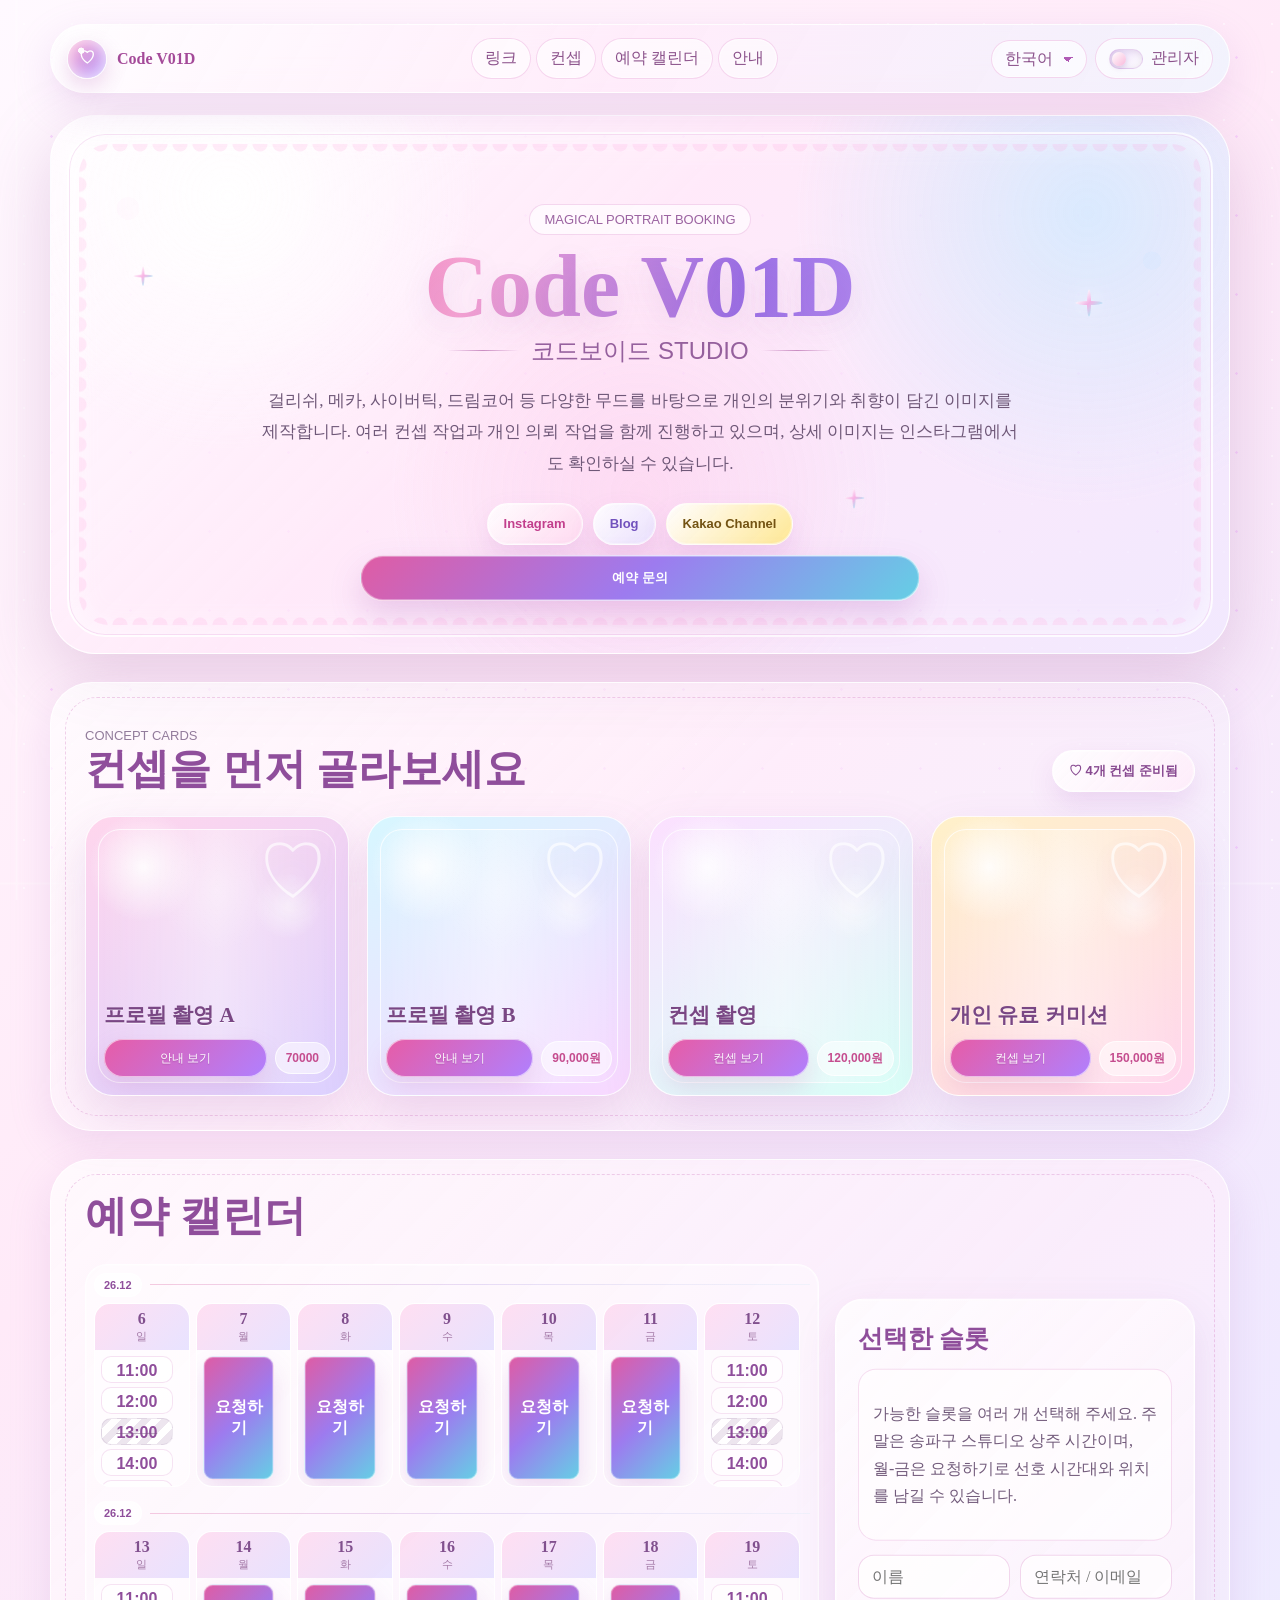
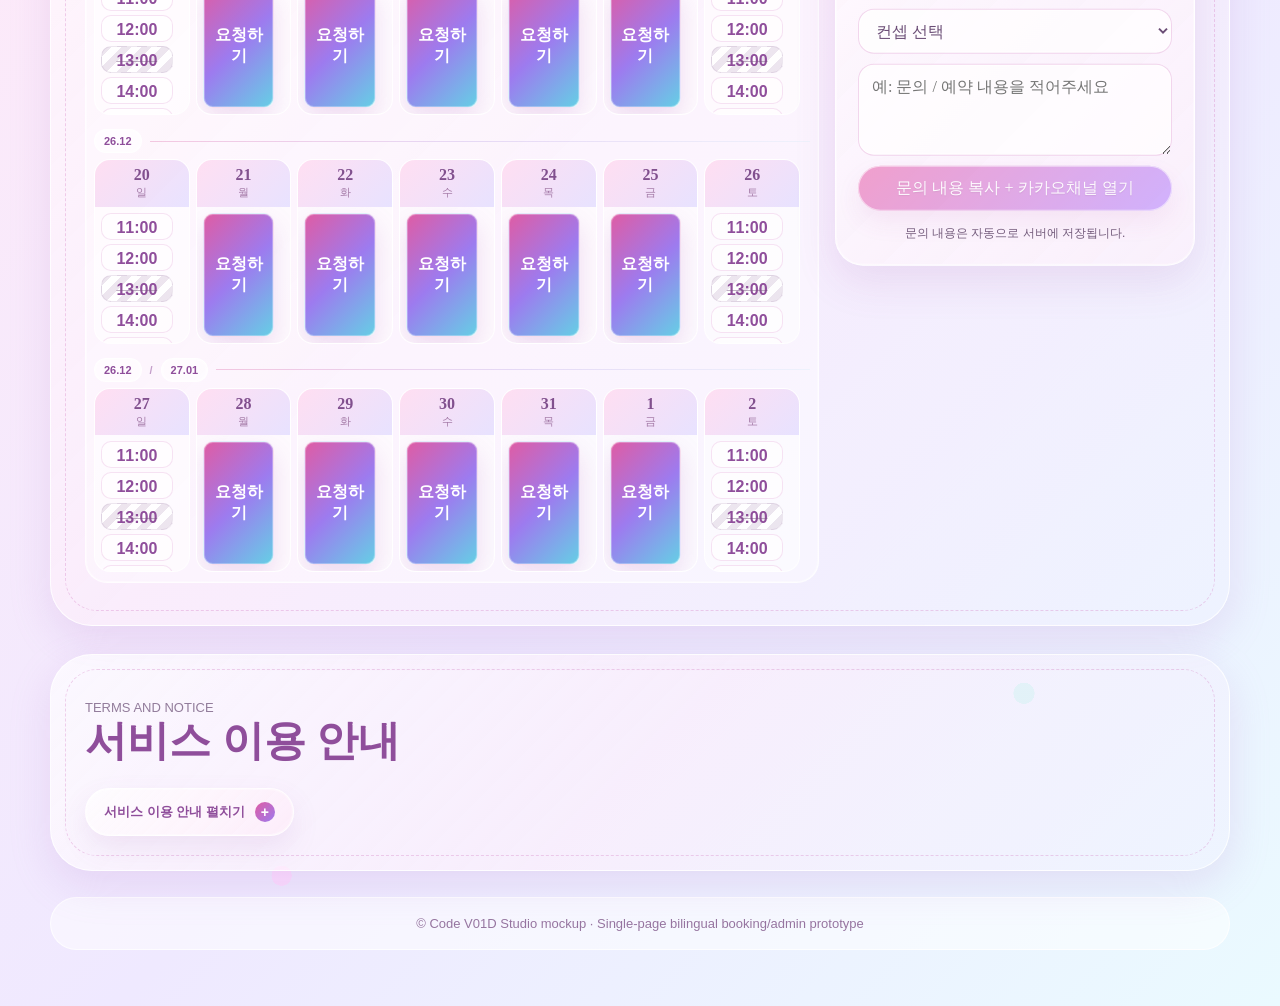
==== commit 4a928a7a: "Harden booking page for deploy" ====
--- a/code_void_one_page_mockup.html
+++ b/code_void_one_page_mockup.html
@@ -1,8 +1,8 @@
-<!doctype html>
+<!DOCTYPE html>
 <html lang="ko">
 <head>
-  <meta charset="utf-8" />
-  <meta name="viewport" content="width=device-width, initial-scale=1" />
+  <meta charset="utf-8">
+  <meta name="viewport" content="width=device-width, initial-scale=1">
   <title>Code V01D Studio — One Page Mockup</title>
   <style>
     :root {
@@ -76,6 +76,7 @@
     a { color: inherit; text-decoration: none; }
     button, input, select, textarea { font: inherit; }
     button { cursor: pointer; }
+    input, select, textarea, button { min-width: 0; }
 
     .page {
       position: relative;
@@ -107,7 +108,7 @@
       gap: 10px;
       min-width: 190px;
       font-weight: 900;
-      letter-spacing: .04em;
+      letter-spacing: 0;
       color: #a44a99;
     }
 
@@ -306,15 +307,15 @@
       color: #9b63a1;
       font-family: var(--sans);
       font-size: 13px;
-      letter-spacing: .12em;
+      letter-spacing: 0;
       text-transform: uppercase;
     }
 
     h1 {
       margin: 14px 0 10px;
-      font-size: clamp(46px, 9vw, 118px);
+      font-size: 88px;
       line-height: .86;
-      letter-spacing: -.045em;
+      letter-spacing: 0;
       font-weight: 600;
       color: transparent;
       background: linear-gradient(100deg, #e45fa9 0%, #f6a3d2 28%, #9b70e5 62%, #caa7ff 100%);
@@ -330,8 +331,8 @@
       gap: 12px;
       color: #95609d;
       font-family: var(--sans);
-      font-size: clamp(17px, 2.2vw, 29px);
-      letter-spacing: .28em;
+      font-size: 24px;
+      letter-spacing: 0;
       text-transform: uppercase;
     }
 
@@ -354,7 +355,7 @@
     .section-title h2,
     .admin-title h2 {
       margin: 0;
-      font-size: clamp(28px, 4vw, 48px);
+      font-size: 42px;
       line-height: 1.08;
       color: #8f4e9b;
     }
@@ -462,7 +463,7 @@
       font-family: var(--sans);
       font-size: 13px;
       text-transform: uppercase;
-      letter-spacing: .14em;
+      letter-spacing: 0;
     }
 
     .concept-grid {
@@ -524,7 +525,7 @@
 
     .concept-card h3 {
       margin: 0 0 12px;
-      font-size: clamp(18px, 2.2vw, 22px);
+      font-size: 21px;
       line-height: 1.18;
       color: #794784;
       text-shadow: 0 1px 0 rgba(255,255,255,.68);
@@ -534,10 +535,12 @@
       display: flex;
       align-items: center;
       justify-content: space-between;
+      flex-wrap: wrap;
       gap: 8px;
     }
 
     .concept-actions .primary-btn {
+      flex: 1 1 118px;
       min-height: 38px;
       padding: 9px 12px;
       font-size: 12px;
@@ -557,6 +560,7 @@
       min-height: 44px;
       box-shadow: 0 11px 24px rgba(187, 91, 168, .18), inset 0 0 0 1px rgba(255,255,255,.58);
       transition: transform .18s ease, box-shadow .18s ease, opacity .18s ease;
+      text-align: center;
     }
 
     .primary-btn {
@@ -583,6 +587,7 @@
     .primary-btn:disabled { opacity: .56; cursor: not-allowed; transform: none; }
 
     .price-chip {
+      flex: 0 0 auto;
       padding: 8px 10px;
       border-radius: 999px;
       background: rgba(255,255,255,.52);
@@ -631,7 +636,7 @@
       font-family: var(--sans);
       font-size: 11px;
       font-weight: 900;
-      letter-spacing: .04em;
+      letter-spacing: 0;
     }
 
     .calendar-week-heading::after {
@@ -855,6 +860,8 @@
 
     .slot-panel { padding: 22px; align-self: start; position: sticky; top: 104px; }
 
+    .metric-followup { margin-top: 16px; }
+
     .slot-panel h3,
     .mini-panel h3,
     .notice-card h3 {
@@ -1040,7 +1047,7 @@
       align-items: start;
     }
 
-    .mini-panel { padding: 18px; }
+    .mini-panel { padding: 18px; overflow-x: auto; }
 
     .table-scroll {
       max-height: 420px;
@@ -1069,7 +1076,7 @@
       text-align: left;
       color: #9873a2;
       font-size: 12px;
-      letter-spacing: .08em;
+      letter-spacing: 0;
       text-transform: uppercase;
       padding: 0 12px 4px;
     }
@@ -1123,7 +1130,7 @@
       font-family: var(--sans);
       font-size: 14px;
       color: #8b5a95;
-      letter-spacing: .04em;
+      letter-spacing: 0;
       display: flex;
       justify-content: space-between;
       gap: 8px;
@@ -1367,9 +1374,13 @@
 
     @media (max-width: 1080px) {
       .topbar { align-items: stretch; border-radius: 28px; flex-wrap: wrap; }
+      h1 { font-size: 72px; }
+      .sub-logo { font-size: 21px; }
+      .section-title h2, .admin-title h2 { font-size: 36px; }
       .brand { min-width: auto; }
       .nav { order: 3; width: 100%; justify-content: flex-start; }
       .hero-grid, .calendar-shell, .admin-split { grid-template-columns: 1fr; }
+      .slot-panel { position: relative; top: auto; }
       .concept-grid { grid-template-columns: repeat(2, minmax(0, 1fr)); }
       .dashboard-grid, .notice-grid { grid-template-columns: repeat(2, minmax(0, 1fr)); }
     }
@@ -1380,20 +1391,40 @@
       .toolbar, .nav { width: 100%; }
       .toolbar { justify-content: space-between; }
       .nav a { flex: 1 1 auto; text-align: center; }
+      .brand { font-size: 15px; }
       .hero { padding: 42px 16px 22px; border-radius: 32px; }
       .hero-grid { gap: 18px; }
       .plaque { padding: 24px 8px 12px; }
-      .sub-logo { letter-spacing: .14em; }
+      h1 { font-size: 46px; line-height: .94; }
+      .sub-logo { font-size: 17px; letter-spacing: 0; }
       .sub-logo::before, .sub-logo::after { width: 30px; }
+      .hero-copy { font-size: 15px; line-height: 1.75; }
+      .link-cloud a { flex: 1 1 calc(50% - 10px); }
+      .link-cloud a[href="#calendar"] { flex-basis: 100%; }
       .section, .admin-hub { padding: 22px 14px; border-radius: 30px; }
       .section::before { inset: 9px; border-radius: 24px; }
       .section-title, .admin-title { display: block; }
+      .section-title h2, .admin-title h2 { font-size: 30px; }
       .concept-grid, .dashboard-grid, .notice-grid, .field-row { grid-template-columns: 1fr; }
+      .calendar-week-row { flex-wrap: wrap; overflow-x: visible; padding-bottom: 0; }
+      .calendar-day-column { flex: 1 1 calc(50% - 6px); min-width: 126px; max-height: 176px; }
       .calendar-day-head { min-height: 48px; padding: 8px 6px; }
-      .concept-card { min-height: 230px; }
+      .calendar-slot-list { max-height: 122px; }
+      .concept-card { min-height: 210px; border-radius: 22px; }
+      .concept-card h3 { font-size: 18px; }
+      .slot-panel { padding: 18px; }
+      .slot-panel h3, .mini-panel h3, .notice-card h3 { font-size: 21px; }
+      .notice-fold summary { width: 100%; justify-content: center; }
       .bar-row { grid-template-columns: 1fr; }
       .slot-table, .order-table { font-size: 13px; }
       .slot-table th:nth-child(3), .slot-table td:nth-child(3), .order-table th:nth-child(5), .order-table td:nth-child(5) { display: none; }
+    }
+
+    @media (max-width: 390px) {
+      .nav a { flex-basis: calc(50% - 6px); }
+      .calendar-day-column { flex-basis: 100%; }
+      .link-cloud a { flex-basis: 100%; }
+      h1 { font-size: 40px; }
     }
   </style>
 </head>
@@ -1419,7 +1450,7 @@
           <option value="en">English</option>
         </select>
         <label class="admin-toggle" title="Admin mode switch">
-          <input id="adminSwitch" type="checkbox" />
+          <input id="adminSwitch" type="checkbox">
           <span class="switch-dot" aria-hidden="true"></span>
           <span data-i18n="adminMode">관리자</span>
         </label>
@@ -1435,12 +1466,12 @@
             <h1 id="studioTitle">Code V01D</h1>
             <div class="sub-logo" data-i18n="studioLabel">코드보이드 STUDIO</div>
             <p class="hero-copy" data-i18n="heroCopy">걸리쉬, 메카, 사이버틱, 드림코어 등 다양한 무드를 바탕으로 개인의 분위기와 취향이 담긴 이미지를 제작합니다. 여러 컨셉 작업과 개인 의뢰 작업을 함께 진행하고 있으며, 상세 이미지는 인스타그램에서도 확인하실 수 있습니다.</p>
-            <div class="link-cloud" aria-label="Personal links">
+            <nav class="link-cloud" aria-label="Personal links">
               <a href="https://www.instagram.com/code_v01d/" target="_blank" rel="noopener noreferrer" aria-label="Instagram">Instagram</a>
               <a href="https://blog.naver.com/code_v01d" target="_blank" rel="noopener noreferrer" aria-label="Blog">Blog</a>
               <a href="http://pf.kakao.com/_dxfKKX/chat" target="_blank" rel="noopener noreferrer" aria-label="Kakao Channel">Kakao Channel</a>
               <a href="#calendar" data-i18n="bookLink">예약 문의</a>
-            </div>
+            </nav>
           </div>
         </div>
       </section>
@@ -1471,11 +1502,12 @@
             <div class="selected-summary" id="selectedSlotSummary"></div>
             <form class="inquiry-form" id="inquiryForm">
               <div class="field-row">
-                <input class="field" id="customerName" type="text" data-i18n-placeholder="namePlaceholder" placeholder="이름" required />
-                <input class="field" id="customerContact" type="text" data-i18n-placeholder="contactPlaceholder" placeholder="연락처 / 이메일" required />
+                <input class="field" id="customerName" type="text" data-i18n-placeholder="namePlaceholder" placeholder="이름" required>
+                <input class="field" id="customerContact" type="text" data-i18n-placeholder="contactPlaceholder" placeholder="연락처 / 이메일">
               </div>
-              <select class="field" id="conceptSelect" required aria-label="Concept"></select>
-              <textarea class="field" id="customerMemo" data-i18n-placeholder="memoPlaceholder" placeholder="문의 내용을 적어주세요"></textarea>
+              <label class="sr-only" for="conceptSelect" data-i18n="selectConcept">컨셉 선택</label>
+              <select class="field" id="conceptSelect"></select>
+              <textarea class="field" id="customerMemo" data-i18n-placeholder="memoPlaceholder" placeholder="예: 문의 / 예약 내용을 적어주세요"></textarea>
               <button class="primary-btn" id="inquiryButton" type="submit" data-i18n="inquiryButton">문의 내용 복사 + 카카오채널 열기</button>
               <p class="form-note" data-i18n="autoSaveNote">문의 내용은 자동으로 서버에 저장됩니다.</p>
             </form>
@@ -1505,12 +1537,13 @@
             <div class="mini-panel">
               <h3 data-i18n="checkerTitle">슬롯별 요청 현황</h3>
               <div class="table-scroll">
-                <table class="slot-table" aria-label="Calendar checker table">
+                <table class="slot-table">
+                  <caption class="sr-only" data-i18n="checkerTitle">슬롯별 요청 현황</caption>
                   <thead>
                     <tr>
-                      <th data-i18n="tableDate">날짜</th>
-                      <th data-i18n="tableTime">시간</th>
-                      <th data-i18n="tableStatus">상태</th>
+                      <th scope="col" data-i18n="tableDate">날짜</th>
+                      <th scope="col" data-i18n="tableTime">시간</th>
+                      <th scope="col" data-i18n="tableStatus">상태</th>
                     </tr>
                   </thead>
                   <tbody id="slotTableBody"></tbody>
@@ -1525,21 +1558,22 @@
         </div>
 
         <div class="admin-panel" id="panel-kanban">
-          <div class="kanban-board" id="kanbanBoard" aria-label="Kanban board"></div>
+          <section class="kanban-board" id="kanbanBoard" aria-label="Kanban board"></section>
         </div>
 
         <div class="admin-panel" id="panel-orders">
           <div class="admin-split">
             <div class="mini-panel">
               <h3 data-i18n="ordersTitle">인입 주문 섹션</h3>
-              <table class="order-table" aria-label="Incoming order table">
+              <table class="order-table">
+                <caption class="sr-only" data-i18n="ordersTitle">인입 주문 섹션</caption>
                 <thead>
                   <tr>
-                    <th data-i18n="orderName">이름</th>
-                    <th data-i18n="orderConcept">컨셉</th>
-                    <th data-i18n="orderSlot">슬롯</th>
-                    <th data-i18n="orderStatus">상태</th>
-                    <th data-i18n="orderMemo">메모</th>
+                    <th scope="col" data-i18n="orderName">이름</th>
+                    <th scope="col" data-i18n="orderConcept">컨셉</th>
+                    <th scope="col" data-i18n="orderSlot">슬롯</th>
+                    <th scope="col" data-i18n="orderStatus">상태</th>
+                    <th scope="col" data-i18n="orderMemo">메모</th>
                   </tr>
                 </thead>
                 <tbody id="ordersTableBody"></tbody>
@@ -1547,8 +1581,8 @@
             </div>
             <form class="mini-panel orders-form" id="adminAddOrderForm">
               <h3 data-i18n="manualAddTitle">주문 수동 추가</h3>
-              <input class="field" id="adminName" type="text" data-i18n-placeholder="namePlaceholder" placeholder="이름" required />
-              <input class="field" id="adminContact" type="text" data-i18n-placeholder="contactPlaceholder" placeholder="연락처 / 이메일" required />
+              <input class="field" id="adminName" type="text" data-i18n-placeholder="namePlaceholder" placeholder="이름" required>
+              <input class="field" id="adminContact" type="text" data-i18n-placeholder="contactPlaceholder" placeholder="연락처 / 이메일" required>
               <select class="field" id="adminConcept" required></select>
               <select class="field" id="adminSlot" required></select>
               <textarea class="field" id="adminMemo" data-i18n-placeholder="adminMemoPlaceholder" placeholder="관리 메모"></textarea>
@@ -1559,7 +1593,7 @@
 
         <div class="admin-panel" id="panel-insights">
           <div class="dashboard-grid" id="metricGrid"></div>
-          <div class="mini-panel" style="margin-top: 16px;">
+          <div class="mini-panel metric-followup">
             <h3 data-i18n="popularConcepts">인기 컨셉</h3>
             <div class="bar-list" id="conceptBars"></div>
           </div>
@@ -1569,7 +1603,7 @@
       <section id="notices" class="section" aria-labelledby="noticesTitle">
         <div class="section-title">
           <div>
-            <p class="section-kicker" data-i18n="noticeKicker">Terms & notice</p>
+            <p class="section-kicker" data-i18n="noticeKicker">Terms &amp; notice</p>
             <h2 id="noticesTitle" data-i18n="noticeTitle">서비스 이용 안내</h2>
           </div>
         </div>
@@ -1653,7 +1687,7 @@
       <h2 id="adminLockTitle" data-i18n="adminPasswordTitle">관리자 비밀번호</h2>
       <p data-i18n="adminPasswordIntro">관리자 모드를 열려면 비밀번호를 입력하세요.</p>
       <label class="sr-only" for="adminPassword" data-i18n="adminPasswordLabel">비밀번호</label>
-      <input class="field" id="adminPassword" type="password" autocomplete="current-password" data-i18n-placeholder="adminPasswordPlaceholder" placeholder="비밀번호" required />
+      <input class="field" id="adminPassword" type="password" autocomplete="current-password" data-i18n-placeholder="adminPasswordPlaceholder" placeholder="비밀번호" required>
       <div class="admin-lock-actions">
         <button class="secondary-btn" id="adminCancelButton" type="button" data-i18n="adminPasswordCancel">취소</button>
         <button class="primary-btn" type="submit" data-i18n="adminPasswordSubmit">열기</button>
@@ -1716,11 +1750,11 @@
         preferredDetailsText: "선호 시간대, 선호 위치를 메모에 적어주세요.",
         namePlaceholder: "이름",
         contactPlaceholder: "연락처 / 이메일",
-        memoPlaceholder: "문의 내용을 적어주세요",
-        preferredMemoPlaceholder: "선호 시간대, 선호 위치",
+        memoPlaceholder: "예: 문의 / 예약 내용을 적어주세요",
+        preferredMemoPlaceholder: "예: 문의 / 예약, 선호 시간대, 선호 위치",
         adminMemoPlaceholder: "관리 메모",
         inquiryButton: "문의 내용 복사 + 카카오채널 열기",
-        chooseSlotFirst: "먼저 가능한 슬롯을 하나 이상 선택해 주세요.",
+        chooseSlotFirst: "이름을 입력하면 카카오채널을 열 수 있습니다.",
         slotClosed: "이 슬롯은 마감되었습니다.",
         inquiryAdded: "문의가 관리자 주문함에 추가되었습니다.",
         inquiryCopied: "문의 내용이 복사되고 관리자 주문함에 추가되었습니다. 카카오채널에서 붙여넣어 보내주세요.",
@@ -1769,7 +1803,7 @@
         inquiries: "문의 수",
         openOrders: "진행 중 주문",
         conversion: "문의 전환율",
-        noticeKicker: "Terms & notice",
+        noticeKicker: "Terms and notice",
         noticeTitle: "서비스 이용 안내",
         noticeToggle: "서비스 이용 안내 펼치기",
         serviceGuideTitle: "서비스 이용 안내",
@@ -1854,11 +1888,11 @@
         preferredDetailsText: "Write your preferred time and preferred location in the memo.",
         namePlaceholder: "Name",
         contactPlaceholder: "Contact / email",
-        memoPlaceholder: "Write your inquiry",
-        preferredMemoPlaceholder: "Preferred time, preferred location",
+        memoPlaceholder: "Example: inquiry / booking details",
+        preferredMemoPlaceholder: "Example: inquiry / booking, preferred time and preferred location",
         adminMemoPlaceholder: "Admin memo",
         inquiryButton: "Copy details + open Kakao",
-        chooseSlotFirst: "Choose at least one possible slot first.",
+        chooseSlotFirst: "Enter your name to open Kakao Channel.",
         slotClosed: "This slot is closed.",
         inquiryAdded: "Inquiry added to the admin order list.",
         inquiryCopied: "Inquiry details copied and added to the admin order list. Paste them in Kakao Channel to send.",
@@ -1907,7 +1941,7 @@
         inquiries: "Inquiries",
         openOrders: "Open orders",
         conversion: "Inquiry conversion",
-        noticeKicker: "Terms & notice",
+        noticeKicker: "Terms and notice",
         noticeTitle: "Service notice",
         noticeToggle: "Open service notice",
         serviceGuideTitle: "Service notice",
@@ -1918,7 +1952,7 @@
         deliverablesOne: "All shoot files and retouched images are sent by email within 2 days of the shoot.",
         deliverablesTwo: "Final deliverables are usually sent within 3 days.",
         deliverablesThree: "Depending on workload, delivery may take up to 7 days.",
-        revisionCostTitle: "Revisions & extra costs",
+        revisionCostTitle: "Revisions and extra costs",
         revisionCostOne: "One retouch revision and one composite revision are included free of charge.",
         revisionCostTwo: "Additional retouched images are 10,000 KRW each.",
         revisionCostThree: "Extra revisions or another design version are billed at 50% of the regular price.",
@@ -1926,7 +1960,7 @@
         quoteChangeOne: "Pricing may vary depending on travel, styling, model casting, wardrobe, and prop preparation.",
         quoteChangeTwo: "Extra equipment, composite difficulty, and concept preparation scope may change the final estimate.",
         quoteChangeThree: "Exact pricing for standing concept shoots and personal concept shoots is confirmed after consultation.",
-        workRightsTitle: "Work limits & copyright",
+        workRightsTitle: "Work limits and copyright",
         workRightsOne: "Work that infringes third-party copyright or portrait rights is not accepted.",
         workRightsTwo: "Unauthorized use of another person's photo, commercial image, character, or brand element may be restricted.",
         workRightsThree: "Unselected plans, drafts, and working files remain owned by the professional.",
@@ -2147,6 +2181,20 @@
       selectedSlotIds = selectedSlotIds.includes(slotId)
         ? selectedSlotIds.filter(id => id !== slotId)
         : [...selectedSlotIds, slotId];
+    }
+
+    function hasInvalidSelectedSlot() {
+      return selectedSlotIds.some(slotId => {
+        const slot = slots.find(item => item.id === slotId);
+        return !slot || isSlotBlocked(slot);
+      });
+    }
+
+    function updateInquiryButtonState() {
+      const button = document.getElementById("inquiryButton");
+      const name = document.getElementById("customerName");
+      if (!button || !name) return;
+      button.disabled = !name.value.trim() || hasInvalidSelectedSlot();
     }
 
     function composeInquiryMessage({ name, contact, concept, slotIds, memo }) {
@@ -2366,19 +2414,17 @@
 
     function renderSelectedSlot() {
       const summary = document.getElementById("selectedSlotSummary");
-      const button = document.getElementById("inquiryButton");
       const memo = document.getElementById("customerMemo");
       const selectedSlots = selectedSlotIds
         .map(slotId => slots.find(item => item.id === slotId))
         .filter(Boolean);
       if (!selectedSlots.length) {
         summary.innerHTML = `<p>${safeText(t("noSlotSelected"))}</p>`;
-        button.disabled = true;
         memo.setAttribute("placeholder", t("memoPlaceholder"));
+        updateInquiryButtonState();
         return;
       }
       const hasWeekdayRequest = selectedSlots.some(slot => slot.kind === "weekdayRequest");
-      const hasBlockedSlot = selectedSlots.some(isSlotBlocked);
       summary.innerHTML = `
         <p><strong>${safeText(interpolate(t("selectedSlotCount"), { count: selectedSlots.length }))}</strong></p>
         <ul class="selected-slot-list">
@@ -2389,7 +2435,7 @@
         ${hasWeekdayRequest ? `<p>${safeText(t("preferredDetailsText"))}</p>` : ""}
       `;
       memo.setAttribute("placeholder", hasWeekdayRequest ? t("preferredMemoPlaceholder") : t("memoPlaceholder"));
-      button.disabled = hasBlockedSlot;
+      updateInquiryButtonState();
     }
 
     function newId() {
@@ -2433,6 +2479,7 @@
     }
 
     function orderLabel(order) {
+      if (!order?.concept) return "—";
       const concept = t(`concepts.${order.concept}`);
       return concept && concept.title ? concept.title : order.concept;
     }
@@ -2630,6 +2677,7 @@
 
     function bindEvents() {
       document.getElementById("languageSelect").addEventListener("change", event => setLanguage(event.target.value));
+      document.getElementById("customerName").addEventListener("input", updateInquiryButtonState);
 
       const adminSwitch = document.getElementById("adminSwitch");
       setAdminMode(false);
@@ -2666,15 +2714,15 @@
 
       document.getElementById("inquiryForm").addEventListener("submit", event => {
         event.preventDefault();
-        if (!selectedSlotIds.length) {
+        if (!document.getElementById("customerName").value.trim()) {
           showToast(t("chooseSlotFirst"));
+          event.target.reportValidity();
           return;
         }
         const concept = document.getElementById("conceptSelect").value;
-        if (!concept) return;
         const chosenSlotIds = [...selectedSlotIds];
         const chosenSlots = chosenSlotIds.map(id => slots.find(item => item.id === id)).filter(Boolean);
-        if (chosenSlots.length !== chosenSlotIds.length || chosenSlots.some(isSlotBlocked)) {
+        if (chosenSlotIds.length && (chosenSlots.length !== chosenSlotIds.length || chosenSlots.some(isSlotBlocked))) {
           showToast(t("slotClosed"));
           renderAll();
           return;
@@ -2690,6 +2738,7 @@
         selectedSlotIds = [];
         addOrder(inquiryDetails);
         event.target.reset();
+        renderSelectedSlot();
         const kakaoWindow = window.open(KAKAO_CHANNEL_URL, "_blank");
         if (kakaoWindow) kakaoWindow.opener = null;
         copyPromise.then(copied => showToast(t(copied ? "inquiryCopied" : "inquiryCopyFailed")));
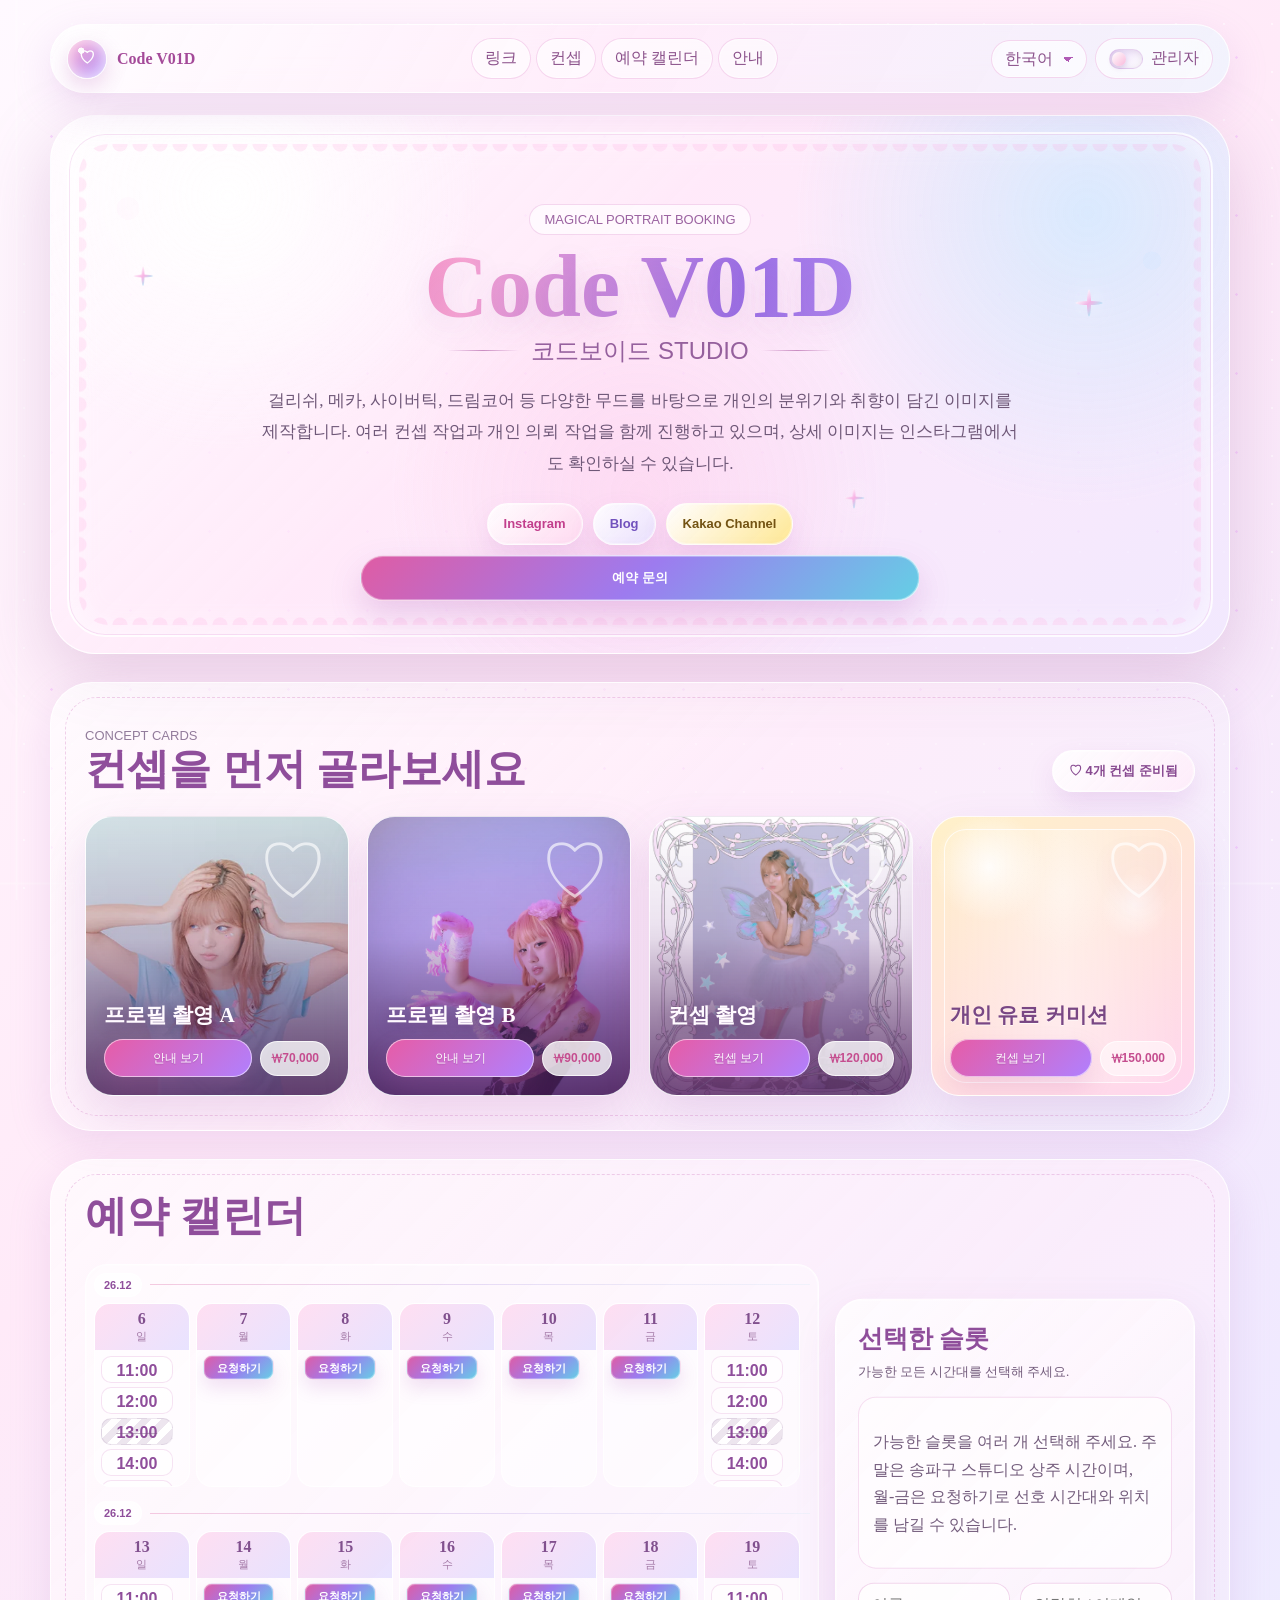
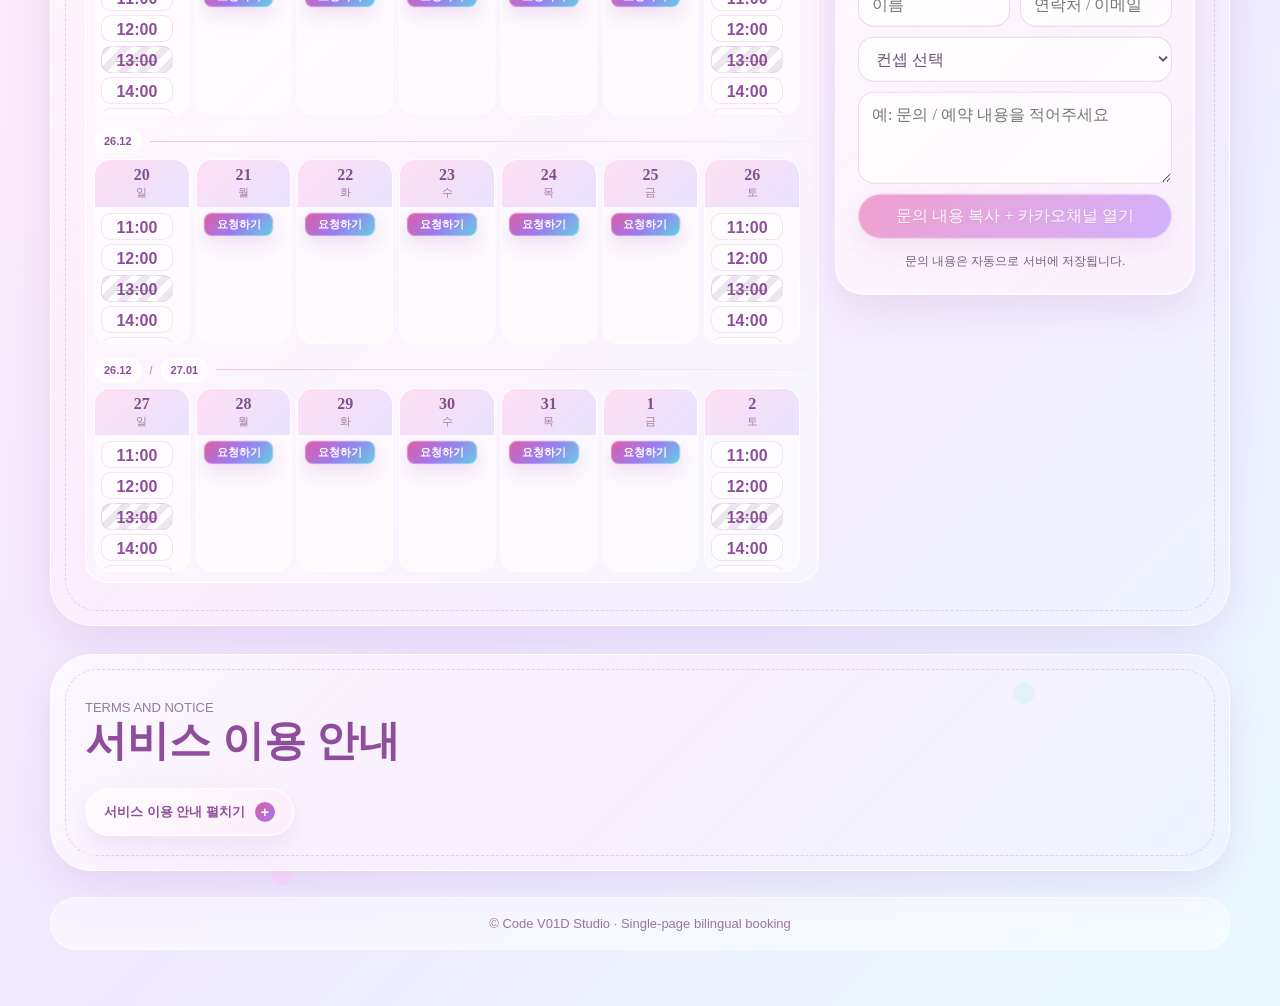
==== commit ad8a5cff: "Adapt booking site assets" ====
--- a/code_void_one_page_mockup.html
+++ b/code_void_one_page_mockup.html
@@ -3,2779 +3,13 @@
 <head>
   <meta charset="utf-8">
   <meta name="viewport" content="width=device-width, initial-scale=1">
-  <title>Code V01D Studio — One Page Mockup</title>
-  <style>
-    :root {
-      --paper: #fff9ff;
-      --paper-2: #fff4fb;
-      --ink: #5d4569;
-      --muted: #927c9b;
-      --pink: #f8a9d3;
-      --pink-deep: #d84d95;
-      --violet: #bda3ff;
-      --violet-deep: #805bcf;
-      --blue: #a9e7f6;
-      --mint: #bcf3e7;
-      --pearl: rgba(255, 255, 255, .72);
-      --glass: rgba(255, 255, 255, .58);
-      --line: rgba(216, 119, 179, .34);
-      --gold: #d5ab68;
-      --shadow: 0 24px 70px rgba(167, 108, 170, .28);
-      --shadow-soft: 0 14px 42px rgba(184, 128, 205, .20);
-      --radius-lg: 34px;
-      --radius-md: 22px;
-      --radius-sm: 14px;
-      --serif: "Noto Serif KR", "Nanum Myeongjo", "Iropke Batang", "AppleMyungjo", Georgia, Cambria, "Times New Roman", serif;
-      --sans: "Pretendard", "Apple SD Gothic Neo", "Malgun Gothic", Arial, sans-serif;
-    }
-
-    * { box-sizing: border-box; }
-
-    html { scroll-behavior: smooth; }
-
-    body {
-      margin: 0;
-      color: var(--ink);
-      font-family: var(--serif);
-      background:
-        radial-gradient(circle at 10% 8%, rgba(255, 187, 226, .70) 0 0.7rem, transparent .72rem),
-        radial-gradient(circle at 90% 10%, rgba(191, 219, 255, .62) 0 .56rem, transparent .58rem),
-        radial-gradient(circle at 22% 95%, rgba(253, 219, 255, .88) 0 .62rem, transparent .64rem),
-        radial-gradient(circle at 80% 88%, rgba(179, 243, 235, .70) 0 .65rem, transparent .67rem),
-        linear-gradient(135deg, #fff9ff 0%, #ffeaf8 34%, #efe9ff 70%, #eafaff 100%);
-      min-height: 100vh;
-      overflow-x: hidden;
-    }
-
-    body::before,
-    body::after {
-      content: "";
-      position: fixed;
-      inset: 0;
-      pointer-events: none;
-      z-index: 0;
-    }
-
-    body::before {
-      opacity: .55;
-      background-image:
-        radial-gradient(circle, rgba(255,255,255,.95) 0 1px, transparent 1.5px),
-        radial-gradient(circle, rgba(235,150,255,.52) 0 1px, transparent 1.5px);
-      background-size: 48px 48px, 79px 79px;
-      background-position: 0 0, 12px 18px;
-    }
-
-    body::after {
-      opacity: .42;
-      background:
-        linear-gradient(90deg, transparent 0 15px, rgba(255,255,255,.8) 16px 17px, transparent 18px 34px),
-        linear-gradient(0deg, transparent 0 15px, rgba(255,255,255,.65) 16px 17px, transparent 18px 34px);
-      mask-image: radial-gradient(circle at center, transparent 0 35%, #000 73%);
-    }
-
-    a { color: inherit; text-decoration: none; }
-    button, input, select, textarea { font: inherit; }
-    button { cursor: pointer; }
-    input, select, textarea, button { min-width: 0; }
-
-    .page {
-      position: relative;
-      z-index: 1;
-      width: min(1180px, calc(100% - 32px));
-      margin: 0 auto;
-      padding: 24px 0 56px;
-    }
-
-    .topbar {
-      position: sticky;
-      top: 14px;
-      z-index: 20;
-      display: flex;
-      align-items: center;
-      gap: 14px;
-      justify-content: space-between;
-      padding: 13px 16px;
-      border: 1px solid rgba(255,255,255,.84);
-      border-radius: 999px;
-      background: linear-gradient(120deg, rgba(255,255,255,.76), rgba(255,234,250,.70), rgba(235,246,255,.68));
-      box-shadow: var(--shadow-soft);
-      backdrop-filter: blur(18px);
-    }
-
-    .brand {
-      display: flex;
-      align-items: center;
-      gap: 10px;
-      min-width: 190px;
-      font-weight: 900;
-      letter-spacing: 0;
-      color: #a44a99;
-    }
-
-    .brand-mark {
-      width: 40px;
-      height: 40px;
-      display: grid;
-      place-items: center;
-      border-radius: 50%;
-      color: white;
-      text-shadow: 0 2px 7px rgba(123, 54, 131, .28);
-      background:
-        radial-gradient(circle at 35% 28%, #fff 0 8%, transparent 9%),
-        linear-gradient(135deg, var(--pink), var(--violet));
-      border: 1px solid rgba(255,255,255,.92);
-      box-shadow: inset 0 0 14px rgba(255,255,255,.75), 0 8px 20px rgba(186,96,178,.24);
-    }
-
-    .nav {
-      display: flex;
-      align-items: center;
-      justify-content: center;
-      gap: 5px;
-      flex-wrap: wrap;
-    }
-
-    .nav a,
-    .pill-btn,
-    .lang-select,
-    .admin-toggle {
-      min-height: 38px;
-      padding: 9px 13px;
-      border-radius: 999px;
-      border: 1px solid rgba(230, 149, 211, .36);
-      background: rgba(255,255,255,.58);
-      color: #8b518b;
-      box-shadow: inset 0 0 0 1px rgba(255,255,255,.46);
-      transition: transform .18s ease, box-shadow .18s ease, background .18s ease;
-      white-space: nowrap;
-    }
-
-    .nav a:hover,
-    .pill-btn:hover,
-    .admin-toggle:hover {
-      transform: translateY(-1px);
-      background: rgba(255,255,255,.82);
-      box-shadow: 0 8px 24px rgba(198, 100, 181, .18);
-    }
-
-    .toolbar {
-      display: flex;
-      align-items: center;
-      gap: 8px;
-    }
-
-    .lang-select {
-      appearance: none;
-      padding-right: 32px;
-      background-image:
-        linear-gradient(45deg, transparent 50%, #b05ab5 50%),
-        linear-gradient(135deg, #b05ab5 50%, transparent 50%),
-        linear-gradient(to right, transparent, transparent);
-      background-position: calc(100% - 18px) 16px, calc(100% - 13px) 16px, 100% 0;
-      background-size: 5px 5px, 5px 5px, 2.5em 2.5em;
-      background-repeat: no-repeat;
-    }
-
-    .admin-toggle {
-      display: inline-flex;
-      align-items: center;
-      gap: 8px;
-      user-select: none;
-    }
-
-    .admin-toggle input { display: none; }
-
-    .switch-dot {
-      width: 34px;
-      height: 20px;
-      border-radius: 999px;
-      padding: 2px;
-      background: linear-gradient(135deg, #ead9f9, #fff);
-      border: 1px solid rgba(180, 119, 196, .28);
-      box-shadow: inset 0 1px 6px rgba(90, 50, 110, .12);
-    }
-
-    .switch-dot::before {
-      content: "";
-      display: block;
-      width: 14px;
-      height: 14px;
-      border-radius: 50%;
-      background: linear-gradient(135deg, #fff, #f9b9db);
-      box-shadow: 0 2px 5px rgba(111, 58, 125, .18);
-      transition: transform .2s ease;
-    }
-
-    .admin-toggle input:checked + .switch-dot::before { transform: translateX(14px); }
-    .admin-toggle input:checked + .switch-dot { background: linear-gradient(135deg, var(--pink), var(--violet)); }
-
-    .hero {
-      position: relative;
-      margin-top: 22px;
-      padding: 62px 38px 36px;
-      border-radius: 46px;
-      border: 1px solid rgba(255,255,255,.86);
-      background:
-        radial-gradient(circle at 15% 15%, rgba(255,255,255,.95), transparent 23%),
-        radial-gradient(circle at 88% 18%, rgba(195,234,255,.58), transparent 26%),
-        radial-gradient(circle at 50% 70%, rgba(255,196,232,.42), transparent 36%),
-        linear-gradient(135deg, rgba(255,252,255,.85), rgba(255,232,249,.76) 42%, rgba(239,232,255,.76));
-      box-shadow: var(--shadow);
-      overflow: hidden;
-    }
-
-    .hero::before,
-    .hero::after,
-    .lace-frame::before,
-    .lace-frame::after {
-      content: "";
-      position: absolute;
-      pointer-events: none;
-    }
-
-    .hero::before {
-      inset: 16px;
-      border: 2px solid rgba(255,255,255,.82);
-      border-radius: 38px;
-      box-shadow: inset 0 0 0 1px rgba(220, 136, 207, .22), inset 0 0 32px rgba(255,255,255,.68);
-    }
-
-    .hero::after {
-      inset: 28px;
-      border-radius: 30px;
-      background:
-        radial-gradient(circle at 0 50%, rgba(255, 164, 222, .42) 0 7px, transparent 8px) left center / 20px 20px repeat-y,
-        radial-gradient(circle at 100% 50%, rgba(255, 164, 222, .42) 0 7px, transparent 8px) right center / 20px 20px repeat-y,
-        radial-gradient(circle at 50% 0, rgba(255, 164, 222, .42) 0 7px, transparent 8px) top center / 20px 20px repeat-x,
-        radial-gradient(circle at 50% 100%, rgba(255, 164, 222, .42) 0 7px, transparent 8px) bottom center / 20px 20px repeat-x;
-      opacity: .48;
-    }
-
-    .sparkle {
-      position: absolute;
-      width: 20px;
-      height: 20px;
-      pointer-events: none;
-      opacity: .82;
-      filter: drop-shadow(0 0 8px rgba(255,255,255,.8));
-    }
-
-    .sparkle::before,
-    .sparkle::after {
-      content: "";
-      position: absolute;
-      left: 50%;
-      top: 50%;
-      transform: translate(-50%, -50%);
-      background: linear-gradient(135deg, #fff, #f7a5df, #a9e7f6);
-    }
-
-    .sparkle::before { width: 3px; height: 100%; border-radius: 50%; }
-    .sparkle::after { width: 100%; height: 3px; border-radius: 50%; }
-
-    .sparkle.s1 { left: 7%; top: 28%; }
-    .sparkle.s2 { right: 11%; top: 33%; transform: scale(1.35); }
-    .sparkle.s3 { left: 45%; bottom: 14%; transform: scale(.8); }
-    .sparkle.s4 { right: 31%; bottom: 27%; transform: scale(1.05); }
-
-    .hero-grid {
-      position: relative;
-      z-index: 2;
-      display: grid;
-      grid-template-columns: minmax(0, 860px);
-      justify-content: center;
-    }
-
-    .plaque {
-      position: relative;
-      padding: 26px 24px 16px;
-      border: 0;
-      background: transparent;
-      box-shadow: none;
-      text-align: center;
-    }
-
-    .eyebrow {
-      display: inline-flex;
-      align-items: center;
-      justify-content: center;
-      gap: 8px;
-      padding: 7px 14px;
-      border-radius: 999px;
-      border: 1px solid rgba(218, 132, 201, .30);
-      background: rgba(255,255,255,.64);
-      color: #9b63a1;
-      font-family: var(--sans);
-      font-size: 13px;
-      letter-spacing: 0;
-      text-transform: uppercase;
-    }
-
-    h1 {
-      margin: 14px 0 10px;
-      font-size: 88px;
-      line-height: .86;
-      letter-spacing: 0;
-      font-weight: 600;
-      color: transparent;
-      background: linear-gradient(100deg, #e45fa9 0%, #f6a3d2 28%, #9b70e5 62%, #caa7ff 100%);
-      -webkit-background-clip: text;
-      background-clip: text;
-      text-shadow: 0 10px 28px rgba(149, 75, 160, .13);
-    }
-
-    .sub-logo {
-      display: flex;
-      justify-content: center;
-      align-items: center;
-      gap: 12px;
-      color: #95609d;
-      font-family: var(--sans);
-      font-size: 24px;
-      letter-spacing: 0;
-      text-transform: uppercase;
-    }
-
-    .sub-logo::before,
-    .sub-logo::after {
-      content: "";
-      width: 72px;
-      height: 1px;
-      background: linear-gradient(90deg, transparent, #ca8dc2, transparent);
-    }
-
-    .hero-copy {
-      max-width: 760px;
-      margin: 18px auto 0;
-      color: #6f5878;
-      line-height: 1.85;
-      font-size: 17px;
-    }
-
-    .section-title h2,
-    .admin-title h2 {
-      margin: 0;
-      font-size: 42px;
-      line-height: 1.08;
-      color: #8f4e9b;
-    }
-
-    .link-cloud {
-      position: relative;
-      z-index: 1;
-      display: flex;
-      flex-wrap: wrap;
-      justify-content: center;
-      gap: 10px;
-      max-width: 560px;
-      margin: 24px auto 0;
-    }
-
-    .link-cloud a,
-    .soft-chip {
-      display: inline-flex;
-      align-items: center;
-      justify-content: center;
-      gap: 7px;
-      min-height: 42px;
-      padding: 11px 16px;
-      border-radius: 999px;
-      border: 1px solid rgba(255,255,255,.78);
-      background: linear-gradient(135deg, rgba(255,255,255,.90), rgba(255,236,249,.76));
-      color: #884a91;
-      font-family: var(--sans);
-      font-size: 13px;
-      font-weight: 900;
-      box-shadow: 0 12px 26px rgba(171, 83, 181, .15), inset 0 0 0 1px rgba(255,255,255,.38);
-      transition: transform .18s ease, box-shadow .18s ease, background .18s ease;
-    }
-
-    .link-cloud a:hover {
-      transform: translateY(-2px);
-      box-shadow: 0 16px 32px rgba(171, 83, 181, .22), inset 0 0 0 1px rgba(255,255,255,.44);
-    }
-
-    .link-cloud a[aria-label="Instagram"] {
-      color: #c23f8d;
-      background: linear-gradient(135deg, rgba(255,255,255,.92), rgba(255,216,239,.82));
-    }
-
-    .link-cloud a[aria-label="Blog"] {
-      color: #7252bd;
-      background: linear-gradient(135deg, rgba(255,255,255,.92), rgba(230,224,255,.84));
-    }
-
-    .link-cloud a[aria-label="Kakao Channel"] {
-      color: #735313;
-      background: linear-gradient(135deg, rgba(255,255,255,.94), rgba(255,232,132,.86));
-    }
-
-    .link-cloud a[href="#calendar"] {
-      width: 100%;
-      min-height: 46px;
-      color: white;
-      background: linear-gradient(135deg, #df5ca4, #9d7bef, #65cfe5);
-      border-color: rgba(255,255,255,.76);
-      box-shadow: 0 14px 32px rgba(171, 83, 181, .24), inset 0 0 0 1px rgba(255,255,255,.32);
-      font-weight: 900;
-    }
-
-    .section {
-      position: relative;
-      margin-top: 28px;
-      padding: 34px;
-      border-radius: 42px;
-      border: 1px solid rgba(255,255,255,.80);
-      background: linear-gradient(135deg, rgba(255,255,255,.68), rgba(255,239,251,.58), rgba(239,242,255,.58));
-      box-shadow: var(--shadow-soft);
-      overflow: hidden;
-    }
-
-    .section::before {
-      content: "";
-      position: absolute;
-      inset: 14px;
-      border-radius: 32px;
-      border: 1px dashed rgba(213, 128, 197, .35);
-      pointer-events: none;
-    }
-
-    .section-title {
-      position: relative;
-      z-index: 1;
-      display: flex;
-      align-items: end;
-      justify-content: space-between;
-      gap: 18px;
-      margin-bottom: 24px;
-    }
-
-    .section-title p {
-      margin: 8px 0 0;
-      max-width: 620px;
-      color: var(--muted);
-      line-height: 1.7;
-    }
-
-    .section-kicker {
-      margin: 0 0 8px;
-      color: #c35a9d;
-      font-family: var(--sans);
-      font-size: 13px;
-      text-transform: uppercase;
-      letter-spacing: 0;
-    }
-
-    .concept-grid {
-      position: relative;
-      z-index: 1;
-      display: grid;
-      grid-template-columns: repeat(4, minmax(0, 1fr));
-      gap: 18px;
-    }
-
-    .concept-card {
-      position: relative;
-      min-height: 280px;
-      padding: 18px;
-      display: flex;
-      flex-direction: column;
-      justify-content: flex-end;
-      border-radius: 28px;
-      border: 1px solid rgba(255,255,255,.86);
-      background:
-        radial-gradient(circle at 22% 18%, rgba(255,255,255,.88), transparent 18%),
-        radial-gradient(circle at 77% 32%, rgba(255,255,255,.60), transparent 12%),
-        linear-gradient(150deg, var(--card-a), var(--card-b));
-      box-shadow: 0 20px 45px rgba(158, 91, 172, .18);
-      overflow: hidden;
-      isolation: isolate;
-      transition: transform .2s ease, box-shadow .2s ease;
-    }
-
-    .concept-card:hover { transform: translateY(-5px); box-shadow: 0 28px 60px rgba(158, 91, 172, .24); }
-
-    .concept-card::before {
-      content: "";
-      position: absolute;
-      inset: 12px;
-      border: 1px solid rgba(255,255,255,.72);
-      border-radius: 22px;
-      background:
-        radial-gradient(circle at 50% 24%, rgba(255,255,255,.28), transparent 26%),
-        linear-gradient(90deg, transparent, rgba(255,255,255,.38), transparent);
-      z-index: -1;
-    }
-
-    .concept-card::after {
-      content: attr(data-symbol);
-      position: absolute;
-      top: 20px;
-      right: 20px;
-      font-size: 70px;
-      line-height: 1;
-      color: rgba(255,255,255,.64);
-      text-shadow: 0 10px 22px rgba(135, 58, 147, .13);
-    }
-
-    .concept-card:nth-child(1) { --card-a: #ffd6ed; --card-b: #dcd1ff; }
-    .concept-card:nth-child(2) { --card-a: #d7f7ff; --card-b: #f8d8ff; }
-    .concept-card:nth-child(3) { --card-a: #fce0ff; --card-b: #d9fff7; }
-    .concept-card:nth-child(4) { --card-a: #fff1c9; --card-b: #ffd6ef; }
-
-    .concept-card h3 {
-      margin: 0 0 12px;
-      font-size: 21px;
-      line-height: 1.18;
-      color: #794784;
-      text-shadow: 0 1px 0 rgba(255,255,255,.68);
-    }
-
-    .concept-actions {
-      display: flex;
-      align-items: center;
-      justify-content: space-between;
-      flex-wrap: wrap;
-      gap: 8px;
-    }
-
-    .concept-actions .primary-btn {
-      flex: 1 1 118px;
-      min-height: 38px;
-      padding: 9px 12px;
-      font-size: 12px;
-      white-space: nowrap;
-    }
-
-    .primary-btn,
-    .ghost-btn,
-    .danger-btn {
-      display: inline-flex;
-      align-items: center;
-      justify-content: center;
-      gap: 8px;
-      border: 0;
-      border-radius: 999px;
-      padding: 12px 16px;
-      min-height: 44px;
-      box-shadow: 0 11px 24px rgba(187, 91, 168, .18), inset 0 0 0 1px rgba(255,255,255,.58);
-      transition: transform .18s ease, box-shadow .18s ease, opacity .18s ease;
-      text-align: center;
-    }
-
-    .primary-btn {
-      color: white;
-      background: linear-gradient(135deg, #e75ca6, #b080ff);
-      text-shadow: 0 1px 1px rgba(99, 40, 98, .24);
-    }
-
-    .ghost-btn {
-      color: #93558f;
-      border: 1px solid rgba(221, 139, 205, .30);
-      background: rgba(255,255,255,.62);
-    }
-
-    .danger-btn {
-      color: #a34076;
-      border: 1px solid rgba(229, 91, 137, .26);
-      background: rgba(255,238,245,.72);
-    }
-
-    .primary-btn:hover,
-    .ghost-btn:hover,
-    .danger-btn:hover { transform: translateY(-1px); box-shadow: 0 16px 30px rgba(187, 91, 168, .21); }
-    .primary-btn:disabled { opacity: .56; cursor: not-allowed; transform: none; }
-
-    .price-chip {
-      flex: 0 0 auto;
-      padding: 8px 10px;
-      border-radius: 999px;
-      background: rgba(255,255,255,.52);
-      border: 1px solid rgba(255,255,255,.75);
-      color: #c54d8f;
-      font-family: var(--sans);
-      font-size: 12px;
-      font-weight: 700;
-      white-space: nowrap;
-    }
-
-    .calendar-shell {
-      position: relative;
-      z-index: 1;
-      display: grid;
-      grid-template-columns: minmax(0, 1fr) minmax(300px, 360px);
-      align-items: start;
-      gap: 16px;
-    }
-
-    .calendar-grid {
-      padding-bottom: 8px;
-      border-radius: 28px;
-    }
-
-    .month-calendar {
-      display: grid;
-      gap: 12px;
-      border: 1px solid rgba(255,255,255,.78);
-      border-radius: 22px;
-      background: rgba(255,255,255,.38);
-      padding: 8px;
-      box-shadow: inset 0 0 0 1px rgba(255,255,255,.38);
-    }
-
-    .calendar-week-block {
-      display: grid;
-      gap: 6px;
-    }
-
-    .calendar-week-heading {
-      display: flex;
-      align-items: center;
-      gap: 8px;
-      color: #8f4e9b;
-      font-family: var(--sans);
-      font-size: 11px;
-      font-weight: 900;
-      letter-spacing: 0;
-    }
-
-    .calendar-week-heading::after {
-      content: "";
-      height: 1px;
-      flex: 1;
-      background: linear-gradient(90deg, rgba(216, 77, 149, .28), rgba(128, 91, 207, .18), rgba(101, 207, 229, .08));
-    }
-
-    .calendar-month-chip {
-      display: inline-flex;
-      align-items: center;
-      min-height: 24px;
-      padding: 5px 9px;
-      border-radius: 999px;
-      border: 1px solid rgba(255,255,255,.78);
-      background: rgba(255,255,255,.62);
-      box-shadow: inset 0 0 0 1px rgba(255,255,255,.32);
-    }
-
-    .calendar-month-separator {
-      color: rgba(143, 78, 155, .52);
-      font-weight: 900;
-    }
-
-    .calendar-week-row {
-      display: flex;
-      align-items: stretch;
-      gap: 6px;
-      overflow-x: auto;
-      overscroll-behavior-x: contain;
-      scrollbar-gutter: stable;
-      padding-bottom: 2px;
-      scrollbar-color: rgba(216, 77, 149, .42) rgba(255,255,255,.36);
-      scrollbar-width: thin;
-    }
-
-    .calendar-week-row::-webkit-scrollbar {
-      height: 8px;
-    }
-
-    .calendar-week-row::-webkit-scrollbar-track {
-      border-radius: 999px;
-      background: rgba(255,255,255,.42);
-    }
-
-    .calendar-week-row::-webkit-scrollbar-thumb {
-      border-radius: 999px;
-      background: linear-gradient(90deg, rgba(216, 77, 149, .48), rgba(128, 91, 207, .42));
-    }
-
-    .calendar-day-column {
-      flex: 1 0 82px;
-      min-width: 0;
-      max-height: 188px;
-      display: grid;
-      grid-template-rows: auto minmax(0, 1fr);
-      border-radius: 16px;
-      border: 1px solid rgba(255,255,255,.72);
-      background: rgba(255,255,255,.52);
-      overflow: hidden;
-    }
-
-    .calendar-day-column.is-empty {
-      border-style: dashed;
-      background: rgba(255,255,255,.26);
-      min-height: 112px;
-    }
-
-    .calendar-day-column.is-weekday {
-      display: grid;
-      grid-template-rows: auto 1fr;
-    }
-
-    .calendar-day-head {
-      min-height: 44px;
-      display: grid;
-      align-content: center;
-      gap: 2px;
-      padding: 7px 8px;
-      text-align: center;
-      background: linear-gradient(135deg, rgba(255,214,238,.78), rgba(225,219,255,.78));
-    }
-
-    .calendar-day-head strong {
-      display: block;
-      color: #81508e;
-      font-size: 16px;
-      line-height: 1;
-    }
-
-    .calendar-day-head span {
-      display: block;
-      color: #a47aa7;
-      font-family: var(--sans);
-      font-size: 11px;
-      line-height: 1.3;
-    }
-
-    .calendar-slot-list {
-      display: grid;
-      grid-template-columns: 1fr;
-      gap: 4px;
-      max-height: 136px;
-      min-height: 0;
-      overflow-y: auto;
-      overscroll-behavior: contain;
-      scrollbar-gutter: stable;
-      padding: 6px;
-      scrollbar-color: rgba(216, 77, 149, .42) rgba(255,255,255,.36);
-      scrollbar-width: thin;
-    }
-
-    .calendar-slot-list::-webkit-scrollbar {
-      width: 7px;
-    }
-
-    .calendar-slot-list::-webkit-scrollbar-track {
-      border-radius: 999px;
-      background: rgba(255,255,255,.42);
-    }
-
-    .calendar-slot-list::-webkit-scrollbar-thumb {
-      border-radius: 999px;
-      background: linear-gradient(180deg, rgba(216, 77, 149, .48), rgba(128, 91, 207, .42));
-    }
-
-    .calendar-day-column.is-weekday .calendar-slot-list {
-      align-content: stretch;
-      grid-template-columns: 1fr;
-    }
-
-    .slot-btn {
-      width: 100%;
-      min-height: 27px;
-      display: grid;
-      place-items: center;
-      padding: 5px 8px;
-      border-radius: 10px;
-      border: 1px solid rgba(215, 139, 203, .24);
-      background: rgba(255,255,255,.62);
-      color: #72547b;
-      text-align: center;
-      transition: transform .18s ease, border-color .18s ease, background .18s ease;
-    }
-
-    .slot-btn.is-request {
-      min-height: 38px;
-      color: white;
-      background: linear-gradient(135deg, #df5ca4, #9d7bef, #65cfe5);
-      border-color: rgba(255,255,255,.78);
-      box-shadow: 0 12px 26px rgba(171, 83, 181, .18), inset 0 0 0 1px rgba(255,255,255,.28);
-    }
-
-    .slot-btn.is-request .slot-time { color: white; }
-
-    .slot-btn:hover,
-    .slot-btn.is-selected {
-      transform: translateY(-1px);
-      border-color: rgba(210, 85, 166, .55);
-      background: linear-gradient(135deg, rgba(255,255,255,.88), rgba(255,233,249,.78));
-      box-shadow: 0 10px 22px rgba(171, 83, 181, .14), inset 0 0 0 1px rgba(255,255,255,.34);
-    }
-
-    .slot-btn:active {
-      transform: translateY(0) scale(.98);
-      box-shadow: inset 0 3px 10px rgba(128, 91, 207, .18);
-    }
-
-    .slot-btn.is-selected {
-      border-color: rgba(216, 77, 149, .62);
-      box-shadow: 0 12px 26px rgba(171, 83, 181, .18), inset 0 0 0 2px rgba(255,255,255,.78);
-    }
-
-    .slot-btn.is-request:hover,
-    .slot-btn.is-request.is-selected {
-      color: white;
-      border-color: rgba(255,255,255,.90);
-      background: linear-gradient(135deg, #cf3f92, #8669e8, #48bfda);
-      box-shadow: 0 14px 30px rgba(139, 89, 190, .28), inset 0 0 0 2px rgba(255,255,255,.34);
-    }
-
-    .slot-btn.is-request:hover .slot-time,
-    .slot-btn.is-request.is-selected .slot-time {
-      color: white;
-      text-shadow: 0 1px 4px rgba(88, 46, 135, .28);
-    }
-
-    .slot-btn.is-blocked,
-    .slot-btn:disabled {
-      cursor: not-allowed;
-      color: rgba(118, 83, 126, .45);
-      border-color: rgba(174, 145, 183, .22);
-      background:
-        repeating-linear-gradient(135deg, rgba(143, 108, 154, .16) 0 7px, rgba(255,255,255,.44) 7px 14px),
-        rgba(255,255,255,.42);
-      box-shadow: none;
-      transform: none;
-      text-decoration: line-through;
-    }
-
-    .slot-time {
-      display: flex;
-      align-items: center;
-      justify-content: center;
-      gap: 6px;
-      font-family: var(--sans);
-      font-weight: 800;
-      color: #8f4e9b;
-      text-align: center;
-    }
-
-    .slot-panel,
-    .mini-panel,
-    .notice-card {
-      border-radius: 28px;
-      border: 1px solid rgba(255,255,255,.78);
-      background: linear-gradient(135deg, rgba(255,255,255,.72), rgba(255,241,251,.60));
-      box-shadow: inset 0 0 0 1px rgba(255,255,255,.38), 0 16px 42px rgba(153, 88, 169, .14);
-    }
-
-    .slot-panel { padding: 22px; align-self: start; position: sticky; top: 104px; }
-
-    .metric-followup { margin-top: 16px; }
-
-    .slot-panel h3,
-    .mini-panel h3,
-    .notice-card h3 {
-      margin: 0 0 10px;
-      color: #8f4e9b;
-      font-size: 25px;
-    }
-
-    .slot-panel p,
-    .mini-panel p,
-    .notice-card p,
-    .notice-card li {
-      color: #735c7c;
-      line-height: 1.72;
-    }
-
-    .selected-summary {
-      padding: 14px;
-      border-radius: 18px;
-      background: rgba(255,255,255,.58);
-      border: 1px solid rgba(222, 139, 205, .28);
-      margin: 14px 0;
-    }
-
-    .selected-slot-list {
-      display: grid;
-      gap: 7px;
-      max-height: 178px;
-      overflow-y: auto;
-      overscroll-behavior: contain;
-      margin: 10px 0 0;
-      padding: 0;
-      list-style: none;
-      scrollbar-color: rgba(216, 77, 149, .42) rgba(255,255,255,.36);
-      scrollbar-width: thin;
-    }
-
-    .selected-slot-list::-webkit-scrollbar {
-      width: 7px;
-    }
-
-    .selected-slot-list::-webkit-scrollbar-track {
-      border-radius: 999px;
-      background: rgba(255,255,255,.42);
-    }
-
-    .selected-slot-list::-webkit-scrollbar-thumb {
-      border-radius: 999px;
-      background: linear-gradient(180deg, rgba(216, 77, 149, .48), rgba(128, 91, 207, .42));
-    }
-
-    .selected-slot-list li {
-      padding: 8px 10px;
-      border-radius: 12px;
-      background: rgba(255,255,255,.58);
-      border: 1px solid rgba(218, 139, 203, .22);
-      font-family: var(--sans);
-      font-size: 13px;
-      font-weight: 800;
-    }
-
-    .inquiry-form {
-      display: grid;
-      gap: 10px;
-      margin-top: 14px;
-    }
-
-    .form-note {
-      margin: 2px 0 0;
-      color: #99709e;
-      font-family: var(--sans);
-      font-size: 12px;
-      line-height: 1.55;
-      text-align: center;
-    }
-
-    .field-row {
-      display: grid;
-      grid-template-columns: repeat(2, minmax(0, 1fr));
-      gap: 10px;
-    }
-
-    .field {
-      width: 100%;
-      border: 1px solid rgba(218, 139, 203, .34);
-      border-radius: 16px;
-      padding: 12px 13px;
-      color: #6b4d76;
-      background: rgba(255,255,255,.70);
-      outline: none;
-      box-shadow: inset 0 0 0 1px rgba(255,255,255,.38);
-    }
-
-    .field:focus {
-      border-color: rgba(203, 82, 164, .56);
-      box-shadow: 0 0 0 4px rgba(237, 151, 214, .18);
-    }
-
-    textarea.field { min-height: 92px; resize: vertical; }
-
-    .admin-hub {
-      display: none;
-      position: relative;
-      z-index: 1;
-      margin-top: 28px;
-      padding: 30px;
-      border-radius: 42px;
-      border: 1px solid rgba(255,255,255,.86);
-      background:
-        linear-gradient(135deg, rgba(255,255,255,.74), rgba(238,230,255,.62), rgba(255,232,248,.62));
-      box-shadow: var(--shadow);
-    }
-
-    body.admin-on .admin-hub { display: block; }
-
-    .admin-title {
-      display: flex;
-      justify-content: space-between;
-      align-items: end;
-      gap: 20px;
-      margin-bottom: 18px;
-    }
-
-    .admin-tabs {
-      display: flex;
-      flex-wrap: wrap;
-      gap: 10px;
-      margin-bottom: 18px;
-    }
-
-    .admin-tab {
-      padding: 11px 16px;
-      border-radius: 999px;
-      border: 1px solid rgba(217, 136, 202, .32);
-      background: rgba(255,255,255,.58);
-      color: #895091;
-      box-shadow: inset 0 0 0 1px rgba(255,255,255,.40);
-    }
-
-    .admin-tab.is-active {
-      color: white;
-      background: linear-gradient(135deg, #df6baa, #a582f4);
-      box-shadow: 0 12px 30px rgba(183, 95, 188, .22);
-    }
-
-    .admin-panel { display: none; }
-    .admin-panel.is-active { display: block; }
-
-    .dashboard-grid {
-      display: grid;
-      grid-template-columns: repeat(4, minmax(0, 1fr));
-      gap: 14px;
-    }
-
-    .metric-card {
-      padding: 18px;
-      border-radius: 22px;
-      border: 1px solid rgba(255,255,255,.72);
-      background: rgba(255,255,255,.56);
-      box-shadow: inset 0 0 0 1px rgba(255,255,255,.36);
-    }
-
-    .metric-card span {
-      display: block;
-      color: #9b7aa5;
-      font-family: var(--sans);
-      font-size: 13px;
-      line-height: 1.45;
-    }
-
-    .metric-card strong {
-      display: block;
-      margin-top: 8px;
-      font-size: 34px;
-      color: #c84c92;
-      line-height: 1;
-    }
-
-    .admin-split {
-      display: grid;
-      grid-template-columns: minmax(0, 1.15fr) minmax(320px, .85fr);
-      gap: 16px;
-      align-items: start;
-    }
-
-    .mini-panel { padding: 18px; overflow-x: auto; }
-
-    .table-scroll {
-      max-height: 420px;
-      overflow: auto;
-      padding-right: 4px;
-    }
-
-    .table-scroll thead th {
-      position: sticky;
-      top: 0;
-      z-index: 2;
-      background: rgba(255,249,255,.94);
-      backdrop-filter: blur(10px);
-    }
-
-    .slot-table,
-    .order-table {
-      width: 100%;
-      border-collapse: separate;
-      border-spacing: 0 8px;
-      font-family: var(--sans);
-    }
-
-    .slot-table th,
-    .order-table th {
-      text-align: left;
-      color: #9873a2;
-      font-size: 12px;
-      letter-spacing: 0;
-      text-transform: uppercase;
-      padding: 0 12px 4px;
-    }
-
-    .slot-table td,
-    .order-table td {
-      padding: 12px;
-      background: rgba(255,255,255,.62);
-      border-top: 1px solid rgba(225, 148, 207, .20);
-      border-bottom: 1px solid rgba(225, 148, 207, .20);
-      color: #66506e;
-    }
-
-    .slot-table td:first-child,
-    .order-table td:first-child { border-left: 1px solid rgba(225, 148, 207, .20); border-radius: 16px 0 0 16px; }
-    .slot-table td:last-child,
-    .order-table td:last-child { border-right: 1px solid rgba(225, 148, 207, .20); border-radius: 0 16px 16px 0; }
-
-    .status-pill {
-      display: inline-flex;
-      align-items: center;
-      justify-content: center;
-      padding: 6px 9px;
-      border-radius: 999px;
-      background: rgba(255,235,249,.86);
-      border: 1px solid rgba(226, 135, 203, .28);
-      color: #bf4c8e;
-      font-size: 12px;
-      font-weight: 800;
-      white-space: nowrap;
-    }
-
-    .kanban-board {
-      display: grid;
-      grid-template-columns: repeat(5, minmax(180px, 1fr));
-      gap: 12px;
-      overflow-x: auto;
-      padding-bottom: 4px;
-    }
-
-    .kanban-column {
-      min-height: 320px;
-      padding: 12px;
-      border-radius: 24px;
-      border: 1px solid rgba(255,255,255,.70);
-      background: rgba(255,255,255,.40);
-    }
-
-    .kanban-column h3 {
-      margin: 0 0 12px;
-      font-family: var(--sans);
-      font-size: 14px;
-      color: #8b5a95;
-      letter-spacing: 0;
-      display: flex;
-      justify-content: space-between;
-      gap: 8px;
-    }
-
-    .kanban-card {
-      padding: 12px;
-      border-radius: 18px;
-      background: rgba(255,255,255,.72);
-      border: 1px solid rgba(226, 146, 210, .24);
-      box-shadow: 0 10px 24px rgba(154, 86, 170, .10);
-      margin-bottom: 10px;
-    }
-
-    .kanban-card[draggable="true"] { cursor: grab; }
-    .kanban-card.dragging { opacity: .55; }
-
-    .kanban-card strong {
-      display: block;
-      color: #834d8d;
-      margin-bottom: 6px;
-    }
-
-    .kanban-card small {
-      display: block;
-      color: #896f91;
-      font-family: var(--sans);
-      line-height: 1.55;
-    }
-
-    .kanban-actions {
-      display: flex;
-      gap: 6px;
-      margin-top: 10px;
-    }
-
-    .tiny-btn {
-      border: 1px solid rgba(218, 137, 203, .30);
-      background: rgba(255,255,255,.56);
-      color: #8d5593;
-      border-radius: 999px;
-      padding: 7px 9px;
-      font-family: var(--sans);
-      font-size: 12px;
-    }
-
-    .bar-list {
-      display: grid;
-      gap: 13px;
-    }
-
-    .bar-row {
-      display: grid;
-      grid-template-columns: 160px 1fr 44px;
-      gap: 10px;
-      align-items: center;
-      font-family: var(--sans);
-      color: #72587b;
-    }
-
-    .bar-track {
-      height: 14px;
-      border-radius: 999px;
-      background: rgba(255,255,255,.56);
-      overflow: hidden;
-      border: 1px solid rgba(224, 145, 209, .20);
-    }
-
-    .bar-fill {
-      height: 100%;
-      min-width: 8px;
-      border-radius: 999px;
-      background: linear-gradient(90deg, #f19ac8, #aa8df5, #9ee9f5);
-    }
-
-    .orders-form {
-      display: grid;
-      gap: 10px;
-      margin-bottom: 16px;
-    }
-
-    .notice-grid {
-      position: relative;
-      z-index: 1;
-      display: grid;
-      grid-template-columns: repeat(3, minmax(0, 1fr));
-      gap: 16px;
-    }
-
-    .notice-fold {
-      position: relative;
-      z-index: 1;
-    }
-
-    .notice-fold summary {
-      min-height: 48px;
-      display: inline-flex;
-      align-items: center;
-      gap: 10px;
-      padding: 11px 18px;
-      border-radius: 999px;
-      border: 1px solid rgba(255,255,255,.78);
-      background: linear-gradient(135deg, rgba(255,255,255,.74), rgba(255,235,249,.62));
-      color: #8f4e9b;
-      box-shadow: inset 0 0 0 1px rgba(255,255,255,.34), 0 12px 28px rgba(153, 88, 169, .12);
-      cursor: pointer;
-      font-family: var(--sans);
-      font-size: 13px;
-      font-weight: 900;
-      list-style: none;
-    }
-
-    .notice-fold summary::-webkit-details-marker { display: none; }
-
-    .notice-fold summary::after {
-      content: "+";
-      display: grid;
-      place-items: center;
-      width: 20px;
-      height: 20px;
-      border-radius: 999px;
-      color: white;
-      background: linear-gradient(135deg, #df5ca4, #9d7bef);
-      font-size: 14px;
-      line-height: 1;
-    }
-
-    .notice-fold[open] summary::after { content: "-"; }
-    .notice-fold .notice-grid { margin-top: 16px; }
-
-    .notice-card { padding: 22px; }
-    .notice-card ul { margin: 10px 0 0; padding-left: 20px; }
-
-    .footer-note {
-      margin-top: 26px;
-      padding: 18px 20px;
-      border-radius: 999px;
-      text-align: center;
-      border: 1px solid rgba(255,255,255,.72);
-      background: rgba(255,255,255,.52);
-      color: #9675a0;
-      font-family: var(--sans);
-      font-size: 13px;
-    }
-
-    .toast {
-      position: fixed;
-      right: 22px;
-      bottom: 22px;
-      z-index: 60;
-      max-width: min(420px, calc(100% - 44px));
-      padding: 14px 16px;
-      border-radius: 18px;
-      color: white;
-      background: linear-gradient(135deg, rgba(215, 71, 150, .96), rgba(134, 95, 214, .96));
-      box-shadow: 0 16px 38px rgba(117, 50, 140, .28);
-      transform: translateY(18px);
-      opacity: 0;
-      pointer-events: none;
-      transition: opacity .18s ease, transform .18s ease;
-      font-family: var(--sans);
-    }
-
-    .toast.show { opacity: 1; transform: translateY(0); }
-
-    .admin-lock {
-      position: fixed;
-      inset: 0;
-      z-index: 70;
-      display: none;
-      place-items: center;
-      padding: 24px;
-      background: rgba(95, 62, 109, .28);
-      backdrop-filter: blur(12px);
-    }
-
-    .admin-lock.is-open { display: grid; }
-
-    .admin-lock-panel {
-      width: min(420px, 100%);
-      padding: 24px;
-      border-radius: 28px;
-      border: 1px solid rgba(255,255,255,.84);
-      background:
-        radial-gradient(circle at top left, rgba(255,255,255,.96), transparent 42%),
-        linear-gradient(135deg, rgba(255,255,255,.88), rgba(255,235,249,.84), rgba(238,234,255,.86));
-      box-shadow: var(--shadow);
-    }
-
-    .admin-lock-panel h2 {
-      margin: 0;
-      color: #8f4e9b;
-      font-size: 30px;
-      line-height: 1.1;
-    }
-
-    .admin-lock-panel p {
-      margin: 10px 0 16px;
-      color: #725b7b;
-      line-height: 1.65;
-    }
-
-    .admin-lock-actions {
-      display: flex;
-      justify-content: flex-end;
-      gap: 10px;
-      margin-top: 12px;
-    }
-
-    .secondary-btn {
-      min-height: 42px;
-      padding: 10px 15px;
-      border-radius: 999px;
-      border: 1px solid rgba(218, 137, 203, .30);
-      background: rgba(255,255,255,.58);
-      color: #8d5593;
-      font-family: var(--sans);
-      font-weight: 800;
-    }
-
-    .empty-state {
-      padding: 18px;
-      border-radius: 18px;
-      background: rgba(255,255,255,.52);
-      border: 1px dashed rgba(212, 122, 194, .34);
-      color: #95739d;
-      line-height: 1.65;
-    }
-
-    .sr-only {
-      position: absolute;
-      width: 1px;
-      height: 1px;
-      padding: 0;
-      margin: -1px;
-      overflow: hidden;
-      clip: rect(0,0,0,0);
-      white-space: nowrap;
-      border: 0;
-    }
-
-    @media (max-width: 1080px) {
-      .topbar { align-items: stretch; border-radius: 28px; flex-wrap: wrap; }
-      h1 { font-size: 72px; }
-      .sub-logo { font-size: 21px; }
-      .section-title h2, .admin-title h2 { font-size: 36px; }
-      .brand { min-width: auto; }
-      .nav { order: 3; width: 100%; justify-content: flex-start; }
-      .hero-grid, .calendar-shell, .admin-split { grid-template-columns: 1fr; }
-      .slot-panel { position: relative; top: auto; }
-      .concept-grid { grid-template-columns: repeat(2, minmax(0, 1fr)); }
-      .dashboard-grid, .notice-grid { grid-template-columns: repeat(2, minmax(0, 1fr)); }
-    }
-
-    @media (max-width: 650px) {
-      .page { width: min(100% - 18px, 1180px); padding-top: 10px; }
-      .topbar { top: 8px; padding: 10px; }
-      .toolbar, .nav { width: 100%; }
-      .toolbar { justify-content: space-between; }
-      .nav a { flex: 1 1 auto; text-align: center; }
-      .brand { font-size: 15px; }
-      .hero { padding: 42px 16px 22px; border-radius: 32px; }
-      .hero-grid { gap: 18px; }
-      .plaque { padding: 24px 8px 12px; }
-      h1 { font-size: 46px; line-height: .94; }
-      .sub-logo { font-size: 17px; letter-spacing: 0; }
-      .sub-logo::before, .sub-logo::after { width: 30px; }
-      .hero-copy { font-size: 15px; line-height: 1.75; }
-      .link-cloud a { flex: 1 1 calc(50% - 10px); }
-      .link-cloud a[href="#calendar"] { flex-basis: 100%; }
-      .section, .admin-hub { padding: 22px 14px; border-radius: 30px; }
-      .section::before { inset: 9px; border-radius: 24px; }
-      .section-title, .admin-title { display: block; }
-      .section-title h2, .admin-title h2 { font-size: 30px; }
-      .concept-grid, .dashboard-grid, .notice-grid, .field-row { grid-template-columns: 1fr; }
-      .calendar-week-row { flex-wrap: wrap; overflow-x: visible; padding-bottom: 0; }
-      .calendar-day-column { flex: 1 1 calc(50% - 6px); min-width: 126px; max-height: 176px; }
-      .calendar-day-head { min-height: 48px; padding: 8px 6px; }
-      .calendar-slot-list { max-height: 122px; }
-      .concept-card { min-height: 210px; border-radius: 22px; }
-      .concept-card h3 { font-size: 18px; }
-      .slot-panel { padding: 18px; }
-      .slot-panel h3, .mini-panel h3, .notice-card h3 { font-size: 21px; }
-      .notice-fold summary { width: 100%; justify-content: center; }
-      .bar-row { grid-template-columns: 1fr; }
-      .slot-table, .order-table { font-size: 13px; }
-      .slot-table th:nth-child(3), .slot-table td:nth-child(3), .order-table th:nth-child(5), .order-table td:nth-child(5) { display: none; }
-    }
-
-    @media (max-width: 390px) {
-      .nav a { flex-basis: calc(50% - 6px); }
-      .calendar-day-column { flex-basis: 100%; }
-      .link-cloud a { flex-basis: 100%; }
-      h1 { font-size: 40px; }
-    }
-  </style>
+  <meta http-equiv="refresh" content="0; url=index.html">
+  <title>Code V01D Studio</title>
+  <link rel="canonical" href="index.html">
 </head>
 <body>
-  <div class="page">
-    <header class="topbar" aria-label="Top navigation">
-      <a class="brand" href="#top" aria-label="Code V01D Studio home">
-        <span class="brand-mark">♡</span>
-        <span>Code V01D</span>
-      </a>
-
-      <nav class="nav" aria-label="Main navigation">
-        <a href="#links" data-i18n="navLinks">링크</a>
-        <a href="#concepts" data-i18n="navConcepts">컨셉</a>
-        <a href="#calendar" data-i18n="navCalendar">예약 캘린더</a>
-        <a href="#notices" data-i18n="navNotices">안내</a>
-      </nav>
-
-      <div class="toolbar">
-        <label class="sr-only" for="languageSelect">Language</label>
-        <select id="languageSelect" class="lang-select" aria-label="Language switcher">
-          <option value="ko">한국어</option>
-          <option value="en">English</option>
-        </select>
-        <label class="admin-toggle" title="Admin mode switch">
-          <input id="adminSwitch" type="checkbox">
-          <span class="switch-dot" aria-hidden="true"></span>
-          <span data-i18n="adminMode">관리자</span>
-        </label>
-      </div>
-    </header>
-
-    <main id="top">
-      <section class="hero" aria-labelledby="studioTitle">
-        <span class="sparkle s1"></span><span class="sparkle s2"></span><span class="sparkle s3"></span><span class="sparkle s4"></span>
-        <div class="hero-grid">
-          <div id="links" class="plaque">
-            <span class="eyebrow" data-i18n="heroEyebrow">Magical portrait booking</span>
-            <h1 id="studioTitle">Code V01D</h1>
-            <div class="sub-logo" data-i18n="studioLabel">코드보이드 STUDIO</div>
-            <p class="hero-copy" data-i18n="heroCopy">걸리쉬, 메카, 사이버틱, 드림코어 등 다양한 무드를 바탕으로 개인의 분위기와 취향이 담긴 이미지를 제작합니다. 여러 컨셉 작업과 개인 의뢰 작업을 함께 진행하고 있으며, 상세 이미지는 인스타그램에서도 확인하실 수 있습니다.</p>
-            <nav class="link-cloud" aria-label="Personal links">
-              <a href="https://www.instagram.com/code_v01d/" target="_blank" rel="noopener noreferrer" aria-label="Instagram">Instagram</a>
-              <a href="https://blog.naver.com/code_v01d" target="_blank" rel="noopener noreferrer" aria-label="Blog">Blog</a>
-              <a href="http://pf.kakao.com/_dxfKKX/chat" target="_blank" rel="noopener noreferrer" aria-label="Kakao Channel">Kakao Channel</a>
-              <a href="#calendar" data-i18n="bookLink">예약 문의</a>
-            </nav>
-          </div>
-        </div>
-      </section>
-
-      <section id="concepts" class="section" aria-labelledby="conceptTitle">
-        <div class="section-title">
-          <div>
-            <p class="section-kicker" data-i18n="conceptKicker">Concept cards</p>
-            <h2 id="conceptTitle" data-i18n="conceptTitle">컨셉을 먼저 골라보세요</h2>
-          </div>
-          <span class="soft-chip" data-i18n="conceptChip">♡ 4개 컨셉 준비됨</span>
-        </div>
-        <div class="concept-grid" id="conceptGrid"></div>
-      </section>
-
-      <section id="calendar" class="section" aria-labelledby="calendarTitle">
-        <div class="section-title">
-          <div>
-            <h2 id="calendarTitle" data-i18n="calendarTitle">예약 캘린더</h2>
-          </div>
-        </div>
-
-        <div class="calendar-shell">
-          <div class="calendar-grid" id="calendarGrid" aria-live="polite"></div>
-
-          <aside class="slot-panel" aria-live="polite">
-            <h3 data-i18n="selectedSlotTitle">선택한 슬롯</h3>
-            <div class="selected-summary" id="selectedSlotSummary"></div>
-            <form class="inquiry-form" id="inquiryForm">
-              <div class="field-row">
-                <input class="field" id="customerName" type="text" data-i18n-placeholder="namePlaceholder" placeholder="이름" required>
-                <input class="field" id="customerContact" type="text" data-i18n-placeholder="contactPlaceholder" placeholder="연락처 / 이메일">
-              </div>
-              <label class="sr-only" for="conceptSelect" data-i18n="selectConcept">컨셉 선택</label>
-              <select class="field" id="conceptSelect"></select>
-              <textarea class="field" id="customerMemo" data-i18n-placeholder="memoPlaceholder" placeholder="예: 문의 / 예약 내용을 적어주세요"></textarea>
-              <button class="primary-btn" id="inquiryButton" type="submit" data-i18n="inquiryButton">문의 내용 복사 + 카카오채널 열기</button>
-              <p class="form-note" data-i18n="autoSaveNote">문의 내용은 자동으로 서버에 저장됩니다.</p>
-            </form>
-          </aside>
-        </div>
-      </section>
-
-      <section class="admin-hub" id="adminHub" aria-labelledby="adminTitle">
-        <div class="admin-title">
-          <div>
-            <p class="section-kicker" data-i18n="adminKicker">Admin workspace</p>
-            <h2 id="adminTitle" data-i18n="adminTitle">운영 모드</h2>
-            <p data-i18n="adminIntro">상단 스위치로 열리는 관리자 목업입니다. 캘린더 확인, 칸반 관리, 주문 추가, 방문 인사이트를 한 곳에서 확인합니다.</p>
-          </div>
-          <span class="soft-chip" id="adminStatusChip" data-i18n="adminStatus">관리자 보기 켜짐</span>
-        </div>
-
-        <div class="admin-tabs" role="tablist" aria-label="Admin tabs">
-          <button class="admin-tab is-active" data-tab="checker" type="button" data-i18n="tabChecker">캘린더 체크</button>
-          <button class="admin-tab" data-tab="kanban" type="button" data-i18n="tabKanban">칸반 관리</button>
-          <button class="admin-tab" data-tab="orders" type="button" data-i18n="tabOrders">인입 주문</button>
-          <button class="admin-tab" data-tab="insights" type="button" data-i18n="tabInsights">인사이트</button>
-        </div>
-
-        <div class="admin-panel is-active" id="panel-checker">
-          <div class="admin-split">
-            <div class="mini-panel">
-              <h3 data-i18n="checkerTitle">슬롯별 요청 현황</h3>
-              <div class="table-scroll">
-                <table class="slot-table">
-                  <caption class="sr-only" data-i18n="checkerTitle">슬롯별 요청 현황</caption>
-                  <thead>
-                    <tr>
-                      <th scope="col" data-i18n="tableDate">날짜</th>
-                      <th scope="col" data-i18n="tableTime">시간</th>
-                      <th scope="col" data-i18n="tableStatus">상태</th>
-                    </tr>
-                  </thead>
-                  <tbody id="slotTableBody"></tbody>
-                </table>
-              </div>
-            </div>
-            <div class="mini-panel">
-              <h3 data-i18n="recentOrdersTitle">최근 인입</h3>
-              <div id="recentOrdersList"></div>
-            </div>
-          </div>
-        </div>
-
-        <div class="admin-panel" id="panel-kanban">
-          <section class="kanban-board" id="kanbanBoard" aria-label="Kanban board"></section>
-        </div>
-
-        <div class="admin-panel" id="panel-orders">
-          <div class="admin-split">
-            <div class="mini-panel">
-              <h3 data-i18n="ordersTitle">인입 주문 섹션</h3>
-              <table class="order-table">
-                <caption class="sr-only" data-i18n="ordersTitle">인입 주문 섹션</caption>
-                <thead>
-                  <tr>
-                    <th scope="col" data-i18n="orderName">이름</th>
-                    <th scope="col" data-i18n="orderConcept">컨셉</th>
-                    <th scope="col" data-i18n="orderSlot">슬롯</th>
-                    <th scope="col" data-i18n="orderStatus">상태</th>
-                    <th scope="col" data-i18n="orderMemo">메모</th>
-                  </tr>
-                </thead>
-                <tbody id="ordersTableBody"></tbody>
-              </table>
-            </div>
-            <form class="mini-panel orders-form" id="adminAddOrderForm">
-              <h3 data-i18n="manualAddTitle">주문 수동 추가</h3>
-              <input class="field" id="adminName" type="text" data-i18n-placeholder="namePlaceholder" placeholder="이름" required>
-              <input class="field" id="adminContact" type="text" data-i18n-placeholder="contactPlaceholder" placeholder="연락처 / 이메일" required>
-              <select class="field" id="adminConcept" required></select>
-              <select class="field" id="adminSlot" required></select>
-              <textarea class="field" id="adminMemo" data-i18n-placeholder="adminMemoPlaceholder" placeholder="관리 메모"></textarea>
-              <button class="primary-btn" type="submit" data-i18n="addIncomingOrder">인입 주문 추가</button>
-            </form>
-          </div>
-        </div>
-
-        <div class="admin-panel" id="panel-insights">
-          <div class="dashboard-grid" id="metricGrid"></div>
-          <div class="mini-panel metric-followup">
-            <h3 data-i18n="popularConcepts">인기 컨셉</h3>
-            <div class="bar-list" id="conceptBars"></div>
-          </div>
-        </div>
-      </section>
-
-      <section id="notices" class="section" aria-labelledby="noticesTitle">
-        <div class="section-title">
-          <div>
-            <p class="section-kicker" data-i18n="noticeKicker">Terms &amp; notice</p>
-            <h2 id="noticesTitle" data-i18n="noticeTitle">서비스 이용 안내</h2>
-          </div>
-        </div>
-        <details class="notice-fold">
-          <summary data-i18n="noticeToggle">서비스 이용 안내 펼치기</summary>
-          <div class="notice-grid">
-          <article class="notice-card">
-            <h3 data-i18n="serviceGuideTitle">서비스 이용 안내</h3>
-            <ul>
-              <li data-i18n="serviceGuideOne">예약 및 작업은 입금 확인 후 확정됩니다.</li>
-              <li data-i18n="serviceGuideTwo">촬영은 송파구 스튜디오에서 진행됩니다.</li>
-              <li data-i18n="serviceGuideThree">상세 주소와 예약 시간은 확정 후 개별 안내드립니다.</li>
-            </ul>
-          </article>
-          <article class="notice-card">
-            <h3 data-i18n="deliverablesTitle">결과물 전달</h3>
-            <ul>
-              <li data-i18n="deliverablesOne">촬영본 전체 및 보정본은 촬영일로부터 2일 이내 메일로 발송됩니다.</li>
-              <li data-i18n="deliverablesTwo">최종 결과물은 평균 3일 이내 전달됩니다.</li>
-              <li data-i18n="deliverablesThree">작업 상황에 따라 최대 7일까지 소요될 수 있습니다.</li>
-            </ul>
-          </article>
-          <article class="notice-card">
-            <h3 data-i18n="revisionCostTitle">수정 및 추가 비용</h3>
-            <ul>
-              <li data-i18n="revisionCostOne">보정 수정 1회, 합성 수정 1회는 무료로 제공됩니다.</li>
-              <li data-i18n="revisionCostTwo">보정본 추가는 장당 10,000원입니다.</li>
-              <li data-i18n="revisionCostThree">추가 수정 또는 다른 디자인 버전 제작은 정상가의 50% 금액으로 진행됩니다.</li>
-            </ul>
-          </article>
-          <article class="notice-card">
-            <h3 data-i18n="quoteChangeTitle">견적 변동 안내</h3>
-            <ul>
-              <li data-i18n="quoteChangeOne">출장비, 스타일링, 모델 섭외, 의상 및 소품 준비 여부에 따라 비용이 달라질 수 있습니다.</li>
-              <li data-i18n="quoteChangeTwo">추가 장비, 합성 난이도, 컨셉 준비 범위에 따라 최종 견적이 변동될 수 있습니다.</li>
-              <li data-i18n="quoteChangeThree">상시 컨셉 및 개인 컨셉 촬영의 정확한 금액은 상담 후 확정됩니다.</li>
-            </ul>
-          </article>
-          <article class="notice-card">
-            <h3 data-i18n="workRightsTitle">작업 제한 및 저작권</h3>
-            <ul>
-              <li data-i18n="workRightsOne">제삼자의 저작권 및 초상권을 침해하는 작업은 진행하지 않습니다.</li>
-              <li data-i18n="workRightsTwo">타인의 사진, 상업 이미지, 캐릭터, 브랜드 요소의 무단 사용은 제한될 수 있습니다.</li>
-              <li data-i18n="workRightsThree">최종 선택되지 않은 기획안, 시안, 작업물의 소유권은 전문가에게 있습니다.</li>
-            </ul>
-          </article>
-          <article class="notice-card">
-            <h3 data-i18n="refundGuideTitle">환불 안내</h3>
-            <ul>
-              <li data-i18n="refundGuideOne">촬영일 기준 7일 전까지 취소: 전액 환불</li>
-              <li data-i18n="refundGuideTwo">촬영일 기준 3~6일 전 취소: 결제 금액의 50% 환불</li>
-              <li data-i18n="refundGuideThree">촬영일 기준 2일 이내 및 당일 취소: 환불 불가</li>
-              <li data-i18n="refundGuideFour">보정 및 합성 추가 작업은 작업 시작 후 5시간이 지난 경우 단순 변심에 의한 환불이 불가합니다.</li>
-            </ul>
-          </article>
-          <article class="notice-card">
-            <h3 data-i18n="inquiryInfoTitle">상담에 도움이 되는 정보</h3>
-            <ul>
-              <li data-i18n="inquiryInfoOne">원하는 서비스명</li>
-              <li data-i18n="inquiryInfoTwo">희망 날짜 및 시간</li>
-              <li data-i18n="inquiryInfoThree">촬영 또는 합성 목적</li>
-              <li data-i18n="inquiryInfoFour">참고 레퍼런스</li>
-              <li data-i18n="inquiryInfoFive">사용할 사진 또는 예시 이미지</li>
-              <li data-i18n="inquiryInfoSix">원하는 결과물 수량</li>
-              <li data-i18n="inquiryInfoSeven">포트폴리오 공개 가능 여부</li>
-              <li data-i18n="inquiryInfoEight">기타 요청사항</li>
-            </ul>
-          </article>
-          </div>
-        </details>
-      </section>
-    </main>
-
-    <footer class="footer-note" data-i18n="footerNote">© Code V01D Studio mockup · Single-page bilingual booking/admin prototype</footer>
-  </div>
-
-  <div class="toast" id="toast" role="status" aria-live="polite"></div>
-
-  <div class="admin-lock" id="adminLock" role="dialog" aria-modal="true" aria-labelledby="adminLockTitle">
-    <form class="admin-lock-panel" id="adminLockForm">
-      <h2 id="adminLockTitle" data-i18n="adminPasswordTitle">관리자 비밀번호</h2>
-      <p data-i18n="adminPasswordIntro">관리자 모드를 열려면 비밀번호를 입력하세요.</p>
-      <label class="sr-only" for="adminPassword" data-i18n="adminPasswordLabel">비밀번호</label>
-      <input class="field" id="adminPassword" type="password" autocomplete="current-password" data-i18n-placeholder="adminPasswordPlaceholder" placeholder="비밀번호" required>
-      <div class="admin-lock-actions">
-        <button class="secondary-btn" id="adminCancelButton" type="button" data-i18n="adminPasswordCancel">취소</button>
-        <button class="primary-btn" type="submit" data-i18n="adminPasswordSubmit">열기</button>
-      </div>
-    </form>
-  </div>
-
-  <script>
-    const LS_PREFIX = "codeVoidMockup.";
-    const ADMIN_PASSWORD = "codevoid";
-    const KAKAO_CHANNEL_URL = "http://pf.kakao.com/_dxfKKX/chat";
-    const PROFILE_GUIDE_URL = "https://blog.naver.com/code_v01d/224328830243";
-    const CONCEPT_GUIDE_URL = "https://blog.naver.com/code_v01d/224328857251";
-    const SLOT_DATA_VERSION = 9;
-    const FUTURE_WEEK_COUNT = 4;
-    const SLOT_HORIZON_DAYS = FUTURE_WEEK_COUNT * 7;
-    const SLOT_CLOSE_WINDOW_MS = 60 * 60 * 1000;
-    const storage = {
-      get(key, fallback) {
-        try {
-          const value = localStorage.getItem(LS_PREFIX + key);
-          return value ? JSON.parse(value) : fallback;
-        } catch (error) {
-          return fallback;
-        }
-      },
-      set(key, value) {
-        try {
-          localStorage.setItem(LS_PREFIX + key, JSON.stringify(value));
-        } catch (error) {
-          // The mockup should still work if storage is unavailable or full.
-        }
-      }
-    };
-
-    const i18n = {
-      ko: {
-        navLinks: "링크",
-        navConcepts: "컨셉",
-        navCalendar: "예약 캘린더",
-        navNotices: "안내",
-        adminMode: "관리자",
-        heroEyebrow: "Magical portrait booking",
-        studioLabel: "코드보이드 STUDIO",
-        heroCopy: "걸리쉬, 메카, 사이버틱, 드림코어 등 다양한 무드를 바탕으로 개인의 분위기와 취향이 담긴 이미지를 제작합니다. 여러 컨셉 작업과 개인 의뢰 작업을 함께 진행하고 있으며, 상세 이미지는 인스타그램에서도 확인하실 수 있습니다.",
-        bookLink: "예약 문의",
-        conceptKicker: "Concept cards",
-        conceptTitle: "컨셉을 먼저 골라보세요",
-        conceptChip: "♡ 4개 컨셉 준비됨",
-        seeConcepts: "컨셉 보기",
-        viewGuide: "안내 보기",
-        selectConcept: "컨셉 선택",
-        calendarTitle: "예약 캘린더",
-        weekdayRequest: "요청하기",
-        selectedSlotTitle: "선택한 슬롯",
-        noSlotSelected: "가능한 슬롯을 여러 개 선택해 주세요. 주말은 송파구 스튜디오 상주 시간이며, 월-금은 요청하기로 선호 시간대와 위치를 남길 수 있습니다.",
-        selectedSlotCount: "{count}개 슬롯 선택됨",
-        selectedSlotText: "{date} {time}",
-        weekdaySelectedText: "{date} 요청하기",
-        preferredDetailsText: "선호 시간대, 선호 위치를 메모에 적어주세요.",
-        namePlaceholder: "이름",
-        contactPlaceholder: "연락처 / 이메일",
-        memoPlaceholder: "예: 문의 / 예약 내용을 적어주세요",
-        preferredMemoPlaceholder: "예: 문의 / 예약, 선호 시간대, 선호 위치",
-        adminMemoPlaceholder: "관리 메모",
-        inquiryButton: "문의 내용 복사 + 카카오채널 열기",
-        chooseSlotFirst: "이름을 입력하면 카카오채널을 열 수 있습니다.",
-        slotClosed: "이 슬롯은 마감되었습니다.",
-        inquiryAdded: "문의가 관리자 주문함에 추가되었습니다.",
-        inquiryCopied: "문의 내용이 복사되고 관리자 주문함에 추가되었습니다. 카카오채널에서 붙여넣어 보내주세요.",
-        inquiryCopyFailed: "관리자 주문함에 추가되었습니다. 복사가 막힌 경우 선택한 내용을 직접 카카오채널에 보내주세요.",
-        copyMessageTitle: "[Code V01D 예약 문의]",
-        copyNameLabel: "이름",
-        copyContactLabel: "연락처",
-        copyConceptLabel: "컨셉",
-        copySlotsLabel: "후보 슬롯",
-        copyMemoLabel: "메모",
-        autoSaveNote: "문의 내용은 자동으로 서버에 저장됩니다.",
-        adminKicker: "Admin workspace",
-        adminTitle: "운영 모드",
-        adminIntro: "상단 스위치로 열리는 관리자 목업입니다. 캘린더 확인, 칸반 관리, 주문 추가, 방문 인사이트를 한 곳에서 확인합니다.",
-        adminStatus: "관리자 보기 켜짐",
-        adminPasswordTitle: "관리자 비밀번호",
-        adminPasswordIntro: "관리자 모드를 열려면 비밀번호를 입력하세요.",
-        adminPasswordLabel: "비밀번호",
-        adminPasswordPlaceholder: "비밀번호",
-        adminPasswordCancel: "취소",
-        adminPasswordSubmit: "열기",
-        adminPasswordWrong: "비밀번호가 맞지 않습니다.",
-        adminUnlocked: "관리자 모드가 열렸습니다.",
-        tabChecker: "캘린더 체크",
-        tabKanban: "칸반 관리",
-        tabOrders: "인입 주문",
-        tabInsights: "인사이트",
-        checkerTitle: "슬롯별 요청 현황",
-        tableDate: "날짜",
-        tableTime: "시간",
-        tableStatus: "상태",
-        closedStatus: "마감",
-        recentOrdersTitle: "최근 인입",
-        noOrders: "아직 인입 주문이 없습니다.",
-        ordersTitle: "인입 주문 섹션",
-        orderName: "이름",
-        orderConcept: "컨셉",
-        orderSlot: "후보 슬롯",
-        orderStatus: "상태",
-        orderMemo: "메모",
-        manualAddTitle: "주문 수동 추가",
-        addIncomingOrder: "인입 주문 추가",
-        orderAdded: "인입 주문이 추가되었습니다.",
-        popularConcepts: "인기 컨셉",
-        visits: "방문 수",
-        inquiries: "문의 수",
-        openOrders: "진행 중 주문",
-        conversion: "문의 전환율",
-        noticeKicker: "Terms and notice",
-        noticeTitle: "서비스 이용 안내",
-        noticeToggle: "서비스 이용 안내 펼치기",
-        serviceGuideTitle: "서비스 이용 안내",
-        serviceGuideOne: "예약 및 작업은 입금 확인 후 확정됩니다.",
-        serviceGuideTwo: "촬영은 송파구 스튜디오에서 진행됩니다.",
-        serviceGuideThree: "상세 주소와 예약 시간은 확정 후 개별 안내드립니다.",
-        deliverablesTitle: "결과물 전달",
-        deliverablesOne: "촬영본 전체 및 보정본은 촬영일로부터 2일 이내 메일로 발송됩니다.",
-        deliverablesTwo: "최종 결과물은 평균 3일 이내 전달됩니다.",
-        deliverablesThree: "작업 상황에 따라 최대 7일까지 소요될 수 있습니다.",
-        revisionCostTitle: "수정 및 추가 비용",
-        revisionCostOne: "보정 수정 1회, 합성 수정 1회는 무료로 제공됩니다.",
-        revisionCostTwo: "보정본 추가는 장당 10,000원입니다.",
-        revisionCostThree: "추가 수정 또는 다른 디자인 버전 제작은 정상가의 50% 금액으로 진행됩니다.",
-        quoteChangeTitle: "견적 변동 안내",
-        quoteChangeOne: "출장비, 스타일링, 모델 섭외, 의상 및 소품 준비 여부에 따라 비용이 달라질 수 있습니다.",
-        quoteChangeTwo: "추가 장비, 합성 난이도, 컨셉 준비 범위에 따라 최종 견적이 변동될 수 있습니다.",
-        quoteChangeThree: "상시 컨셉 및 개인 컨셉 촬영의 정확한 금액은 상담 후 확정됩니다.",
-        workRightsTitle: "작업 제한 및 저작권",
-        workRightsOne: "제삼자의 저작권 및 초상권을 침해하는 작업은 진행하지 않습니다.",
-        workRightsTwo: "타인의 사진, 상업 이미지, 캐릭터, 브랜드 요소의 무단 사용은 제한될 수 있습니다.",
-        workRightsThree: "최종 선택되지 않은 기획안, 시안, 작업물의 소유권은 전문가에게 있습니다.",
-        refundGuideTitle: "환불 안내",
-        refundGuideOne: "촬영일 기준 7일 전까지 취소: 전액 환불",
-        refundGuideTwo: "촬영일 기준 3~6일 전 취소: 결제 금액의 50% 환불",
-        refundGuideThree: "촬영일 기준 2일 이내 및 당일 취소: 환불 불가",
-        refundGuideFour: "보정 및 합성 추가 작업은 작업 시작 후 5시간이 지난 경우 단순 변심에 의한 환불이 불가합니다.",
-        inquiryInfoTitle: "상담에 도움이 되는 정보",
-        inquiryInfoOne: "원하는 서비스명",
-        inquiryInfoTwo: "희망 날짜 및 시간",
-        inquiryInfoThree: "촬영 또는 합성 목적",
-        inquiryInfoFour: "참고 레퍼런스",
-        inquiryInfoFive: "사용할 사진 또는 예시 이미지",
-        inquiryInfoSix: "원하는 결과물 수량",
-        inquiryInfoSeven: "포트폴리오 공개 가능 여부",
-        inquiryInfoEight: "기타 요청사항",
-        footerNote: "© Code V01D Studio mockup · Single-page bilingual booking/admin prototype",
-        previous: "이전",
-        next: "다음",
-        delete: "삭제",
-        moved: "상태가 변경되었습니다.",
-        deleted: "주문이 삭제되었습니다.",
-        dropped: "칸반 카드가 이동되었습니다.",
-        anonymous: "익명 문의",
-        statuses: {
-          incoming: "인입",
-          styling: "스타일링",
-          shooting: "촬영",
-          editing: "보정",
-          done: "완료"
-        },
-        concepts: {
-          profileA: { title: "프로필 촬영 A", desc: "", price: "70000" },
-          profileB: { title: "프로필 촬영 B", desc: "", price: "90,000원" },
-          headgear: { title: "컨셉 촬영", desc: "", price: "120,000원" },
-          package: { title: "개인 유료 커미션", desc: "", price: "150,000원" }
-        }
-      },
-      en: {
-        navLinks: "Links",
-        navConcepts: "Concepts",
-        navCalendar: "Booking Calendar",
-        navNotices: "Notices",
-        adminMode: "Admin",
-        heroEyebrow: "Magical portrait booking",
-        studioLabel: "CODE V01D STUDIO",
-        heroCopy: "I create images shaped by each person's mood and taste, drawing from girlish, mecha, cyber, dreamcore, and other visual directions. I work on concept projects and personal commissions, with more detailed images available on Instagram.",
-        bookLink: "Book inquiry",
-        conceptKicker: "Concept cards",
-        conceptTitle: "Choose a concept first",
-        conceptChip: "♡ 4 concepts ready",
-        seeConcepts: "See concepts",
-        viewGuide: "View guide",
-        selectConcept: "Select concept",
-        calendarTitle: "Booking calendar",
-        weekdayRequest: "Request",
-        selectedSlotTitle: "Selected slot",
-        noSlotSelected: "Choose as many possible slots as you can. Weekend slots are at the Songpa-gu studio; for Monday-Friday, use Request and write your preferred time and location.",
-        selectedSlotCount: "{count} slots selected",
-        selectedSlotText: "{date} {time}",
-        weekdaySelectedText: "{date} request",
-        preferredDetailsText: "Write your preferred time and preferred location in the memo.",
-        namePlaceholder: "Name",
-        contactPlaceholder: "Contact / email",
-        memoPlaceholder: "Example: inquiry / booking details",
-        preferredMemoPlaceholder: "Example: inquiry / booking, preferred time and preferred location",
-        adminMemoPlaceholder: "Admin memo",
-        inquiryButton: "Copy details + open Kakao",
-        chooseSlotFirst: "Enter your name to open Kakao Channel.",
-        slotClosed: "This slot is closed.",
-        inquiryAdded: "Inquiry added to the admin order list.",
-        inquiryCopied: "Inquiry details copied and added to the admin order list. Paste them in Kakao Channel to send.",
-        inquiryCopyFailed: "Inquiry added to the admin order list. If copying was blocked, send the selected details in Kakao Channel manually.",
-        copyMessageTitle: "[Code V01D Booking Inquiry]",
-        copyNameLabel: "Name",
-        copyContactLabel: "Contact",
-        copyConceptLabel: "Concept",
-        copySlotsLabel: "Candidate slots",
-        copyMemoLabel: "Memo",
-        autoSaveNote: "Inquiry details are automatically saved to the server.",
-        adminKicker: "Admin workspace",
-        adminTitle: "Operations mode",
-        adminIntro: "This admin mockup opens from the top switch. Check the calendar, manage a kanban board, add incoming orders, and view visit insights.",
-        adminStatus: "Admin view on",
-        adminPasswordTitle: "Admin password",
-        adminPasswordIntro: "Enter the password to open admin mode.",
-        adminPasswordLabel: "Password",
-        adminPasswordPlaceholder: "Password",
-        adminPasswordCancel: "Cancel",
-        adminPasswordSubmit: "Open",
-        adminPasswordWrong: "The password is incorrect.",
-        adminUnlocked: "Admin mode opened.",
-        tabChecker: "Calendar checker",
-        tabKanban: "Kanban management",
-        tabOrders: "Incoming orders",
-        tabInsights: "Insights",
-        checkerTitle: "Requests by slot",
-        tableDate: "Date",
-        tableTime: "Time",
-        tableStatus: "Status",
-        closedStatus: "Closed",
-        recentOrdersTitle: "Recent incoming",
-        noOrders: "No incoming orders yet.",
-        ordersTitle: "Incoming orders section",
-        orderName: "Name",
-        orderConcept: "Concept",
-        orderSlot: "Candidate slots",
-        orderStatus: "Status",
-        orderMemo: "Memo",
-        manualAddTitle: "Manual order add",
-        addIncomingOrder: "Add incoming order",
-        orderAdded: "Incoming order added.",
-        popularConcepts: "Popular concepts",
-        visits: "Visits",
-        inquiries: "Inquiries",
-        openOrders: "Open orders",
-        conversion: "Inquiry conversion",
-        noticeKicker: "Terms and notice",
-        noticeTitle: "Service notice",
-        noticeToggle: "Open service notice",
-        serviceGuideTitle: "Service notice",
-        serviceGuideOne: "Bookings and work are confirmed after payment is received.",
-        serviceGuideTwo: "Shoots take place at the Songpa-gu studio.",
-        serviceGuideThree: "The exact address and reservation time are shared individually after confirmation.",
-        deliverablesTitle: "Deliverables",
-        deliverablesOne: "All shoot files and retouched images are sent by email within 2 days of the shoot.",
-        deliverablesTwo: "Final deliverables are usually sent within 3 days.",
-        deliverablesThree: "Depending on workload, delivery may take up to 7 days.",
-        revisionCostTitle: "Revisions and extra costs",
-        revisionCostOne: "One retouch revision and one composite revision are included free of charge.",
-        revisionCostTwo: "Additional retouched images are 10,000 KRW each.",
-        revisionCostThree: "Extra revisions or another design version are billed at 50% of the regular price.",
-        quoteChangeTitle: "Estimate changes",
-        quoteChangeOne: "Pricing may vary depending on travel, styling, model casting, wardrobe, and prop preparation.",
-        quoteChangeTwo: "Extra equipment, composite difficulty, and concept preparation scope may change the final estimate.",
-        quoteChangeThree: "Exact pricing for standing concept shoots and personal concept shoots is confirmed after consultation.",
-        workRightsTitle: "Work limits and copyright",
-        workRightsOne: "Work that infringes third-party copyright or portrait rights is not accepted.",
-        workRightsTwo: "Unauthorized use of another person's photo, commercial image, character, or brand element may be restricted.",
-        workRightsThree: "Unselected plans, drafts, and working files remain owned by the professional.",
-        refundGuideTitle: "Refund policy",
-        refundGuideOne: "Cancellation at least 7 days before the shoot: full refund",
-        refundGuideTwo: "Cancellation 3-6 days before the shoot: 50% refund",
-        refundGuideThree: "Cancellation within 2 days of the shoot or on the shoot date: non-refundable",
-        refundGuideFour: "Additional retouching or composite work is non-refundable for simple change-of-mind after 5 hours have passed from work start.",
-        inquiryInfoTitle: "Helpful consultation info",
-        inquiryInfoOne: "Requested service name",
-        inquiryInfoTwo: "Preferred date and time",
-        inquiryInfoThree: "Shoot or composite purpose",
-        inquiryInfoFour: "Reference images",
-        inquiryInfoFive: "Photos to use or example images",
-        inquiryInfoSix: "Desired number of deliverables",
-        inquiryInfoSeven: "Portfolio publishing permission",
-        inquiryInfoEight: "Other requests",
-        footerNote: "© Code V01D Studio mockup · Single-page bilingual booking/admin prototype",
-        previous: "Previous",
-        next: "Next",
-        delete: "Delete",
-        moved: "Status changed.",
-        deleted: "Order deleted.",
-        dropped: "Kanban card moved.",
-        anonymous: "Anonymous inquiry",
-        statuses: {
-          incoming: "Incoming",
-          styling: "Styling",
-          shooting: "Shooting",
-          editing: "Editing",
-          done: "Done"
-        },
-        concepts: {
-          profileA: { title: "Profile Shoot A", desc: "", price: "70000" },
-          profileB: { title: "Profile Shoot B", desc: "", price: "₩90,000" },
-          headgear: { title: "Mecha Girl Headgear Concept Shoot", desc: "", price: "₩120,000" },
-          package: { title: "Mecha Girl Package", desc: "Full poster with weapon and headgear composite work", price: "₩150,000" }
-        }
-      }
-    };
-
-    const conceptMeta = [
-      { id: "profileA", symbol: "♡" },
-      { id: "profileB", symbol: "♡" },
-      { id: "headgear", symbol: "♡" },
-      { id: "package", symbol: "♡" }
-    ];
-
-    const statusOrder = ["incoming", "styling", "shooting", "editing", "done"];
-    const weekendSlotTimes = ["11:00", "12:00", "13:00", "14:00", "15:00", "16:00", "17:00"];
-    let lang = storage.get("lang", "ko");
-    let selectedSlotIds = [];
-    let draggedOrderId = null;
-
-    function startOfToday() {
-      const today = new Date();
-      today.setHours(0, 0, 0, 0);
-      return today;
-    }
-
-    function addDays(date, days) {
-      const next = new Date(date);
-      next.setDate(next.getDate() + days);
-      return next;
-    }
-
-    function toISODate(date) {
-      const year = date.getFullYear();
-      const month = String(date.getMonth() + 1).padStart(2, "0");
-      const day = String(date.getDate()).padStart(2, "0");
-      return `${year}-${month}-${day}`;
-    }
-
-    function makeSlots() {
-      const saved = storage.get("slots", null);
-      const base = startOfToday();
-      const todayIso = toISODate(base);
-      if (
-        saved &&
-        storage.get("slotDataVersion", 0) === SLOT_DATA_VERSION &&
-        [...new Set(saved.map(slot => slot.date))].sort()[0] === todayIso
-      ) {
-        return saved;
-      }
-      const slots = [];
-      for (let d = 0; d < SLOT_HORIZON_DAYS; d += 1) {
-        const date = addDays(base, d);
-        const iso = toISODate(date);
-        const day = date.getDay();
-        const isWeekend = day === 0 || day === 6;
-        const times = isWeekend ? weekendSlotTimes : ["request"];
-        times.forEach((time, index) => {
-          slots.push({
-            id: `${iso}-${time}`,
-            date: iso,
-            time,
-            kind: isWeekend ? "time" : "weekdayRequest",
-            requests: isWeekend ? (d + index) % 3 : 1 + ((d + index) % 2),
-            reserved: isWeekend ? index === 2 || index === 5 : false,
-            capacity: 6
-          });
-        });
-      }
-      storage.set("slots", slots);
-      storage.set("slotDataVersion", SLOT_DATA_VERSION);
-      return slots;
-    }
-
-    let slots = makeSlots();
-    let orders = storage.get("orders", [
-      {
-        id: crypto.randomUUID ? crypto.randomUUID() : String(Date.now() + 1),
-        name: "민지",
-        contact: "minji@example.com",
-        concept: "profileB",
-        slotId: slots[2]?.id || "",
-        status: "incoming",
-        memo: "핑크 리본 소품 희망",
-        createdAt: new Date().toISOString()
-      },
-      {
-        id: crypto.randomUUID ? crypto.randomUUID() : String(Date.now() + 2),
-        name: "Hana",
-        contact: "hana@example.com",
-        concept: "package",
-        slotId: slots[6]?.id || "",
-        status: "editing",
-        memo: "SNS 공개 가능",
-        createdAt: new Date(Date.now() - 86400000).toISOString()
-      }
-    ]);
-
-    function saveState() {
-      storage.set("slots", slots);
-      storage.set("orders", orders);
-    }
-
-    function t(key) {
-      return key.split(".").reduce((acc, part) => acc && acc[part], i18n[lang]) || key;
-    }
-
-    function interpolate(template, vars) {
-      return template.replace(/\{(\w+)\}/g, (_, key) => vars[key] ?? "");
-    }
-
-    function escapeHTML(value) {
-      return String(value ?? "").replace(/[&<>"']/g, char => ({
-        "&": "&amp;",
-        "<": "&lt;",
-        ">": "&gt;",
-        "\"": "&quot;",
-        "'": "&#39;"
-      }[char]));
-    }
-
-    function escapeAttr(value) {
-      return escapeHTML(value);
-    }
-
-    function safeText(value, fallback = "—") {
-      const text = String(value ?? "").trim();
-      return escapeHTML(text || fallback);
-    }
-
-    function safeNumber(value) {
-      const number = Number(value);
-      return Number.isFinite(number) ? number : 0;
-    }
-
-    function formatDate(iso, options = {}) {
-      const date = new Date(`${iso}T00:00:00`);
-      if (Number.isNaN(date.getTime())) return String(iso || "—");
-      return new Intl.DateTimeFormat(lang === "ko" ? "ko-KR" : "en-US", {
-        month: "short",
-        day: "numeric",
-        weekday: options.weekday || "short"
-      }).format(date);
-    }
-
-    function formatMonthLegend(iso) {
-      const date = new Date(`${iso}T00:00:00`);
-      if (Number.isNaN(date.getTime())) return String(iso || "—");
-      return `${String(date.getFullYear()).slice(2)}.${String(date.getMonth() + 1).padStart(2, "0")}`;
-    }
-
-    function formatWeekday(iso) {
-      const date = new Date(`${iso}T00:00:00`);
-      if (Number.isNaN(date.getTime())) return String(iso || "—");
-      return new Intl.DateTimeFormat(lang === "ko" ? "ko-KR" : "en-US", {
-        weekday: "short"
-      }).format(date);
-    }
-
-    function formatSlot(slotId) {
-      const slot = slots.find(item => item.id === slotId);
-      if (!slot) return "—";
-      return `${formatDate(slot.date)} ${slotDisplayLabel(slot)}`;
-    }
-
-    function orderSlotIds(order) {
-      if (Array.isArray(order?.slotIds) && order.slotIds.length) return order.slotIds.filter(Boolean);
-      return order?.slotId ? [order.slotId] : [];
-    }
-
-    function formatOrderSlots(order, separator = " · ") {
-      const labels = orderSlotIds(order).map(formatSlot).filter(label => label && label !== "—");
-      return labels.length ? labels.join(separator) : "—";
-    }
-
-    function renderOrderSlotLines(order) {
-      const labels = orderSlotIds(order).map(formatSlot).filter(label => label && label !== "—");
-      return labels.length ? labels.map(label => safeText(label)).join("<br>") : "—";
-    }
-
-    function toggleSlotSelection(slotId) {
-      const slot = slots.find(item => item.id === slotId);
-      if (!slot || isSlotBlocked(slot)) return;
-      selectedSlotIds = selectedSlotIds.includes(slotId)
-        ? selectedSlotIds.filter(id => id !== slotId)
-        : [...selectedSlotIds, slotId];
-    }
-
-    function hasInvalidSelectedSlot() {
-      return selectedSlotIds.some(slotId => {
-        const slot = slots.find(item => item.id === slotId);
-        return !slot || isSlotBlocked(slot);
-      });
-    }
-
-    function updateInquiryButtonState() {
-      const button = document.getElementById("inquiryButton");
-      const name = document.getElementById("customerName");
-      if (!button || !name) return;
-      button.disabled = !name.value.trim() || hasInvalidSelectedSlot();
-    }
-
-    function composeInquiryMessage({ name, contact, concept, slotIds, memo }) {
-      const conceptInfo = t(`concepts.${concept}`);
-      const slotLines = slotIds.map(formatSlot).filter(label => label && label !== "—");
-      return [
-        t("copyMessageTitle"),
-        `${t("copyNameLabel")}: ${String(name || "").trim() || t("anonymous")}`,
-        `${t("copyContactLabel")}: ${String(contact || "").trim() || "—"}`,
-        `${t("copyConceptLabel")}: ${conceptInfo?.title || concept || "—"}`,
-        `${t("copySlotsLabel")}:`,
-        ...(slotLines.length ? slotLines.map(label => `- ${label}`) : ["- —"]),
-        `${t("copyMemoLabel")}: ${String(memo || "").trim() || "—"}`
-      ].join("\n");
-    }
-
-    async function copyTextToClipboard(text) {
-      if (navigator.clipboard && window.isSecureContext) {
-        try {
-          await navigator.clipboard.writeText(text);
-          return true;
-        } catch (error) {
-          // Fall through to the textarea copy path.
-        }
-      }
-
-      const textarea = document.createElement("textarea");
-      textarea.value = text;
-      textarea.setAttribute("readonly", "");
-      textarea.style.position = "fixed";
-      textarea.style.top = "-9999px";
-      textarea.style.left = "-9999px";
-      document.body.appendChild(textarea);
-      textarea.focus();
-      textarea.select();
-      try {
-        return document.execCommand("copy");
-      } catch (error) {
-        return false;
-      } finally {
-        textarea.remove();
-      }
-    }
-
-    function slotDisplayLabel(slot) {
-      if (!slot) return "—";
-      return slot.kind === "weekdayRequest" || slot.time === "request" ? t("weekdayRequest") : String(slot.time || "");
-    }
-
-    function slotStartDate(slot) {
-      if (!slot || !/^\d{2}:\d{2}$/.test(String(slot.time || ""))) return null;
-      const date = new Date(`${slot.date}T${slot.time}:00`);
-      return Number.isNaN(date.getTime()) ? null : date;
-    }
-
-    function isWeekendSlot(slot) {
-      if (!slot || slot.kind !== "time") return false;
-      const date = new Date(`${slot.date}T00:00:00`);
-      if (Number.isNaN(date.getTime())) return false;
-      const day = date.getDay();
-      return day === 0 || day === 6;
-    }
-
-    function isAutoClosedSlot(slot) {
-      if (!isWeekendSlot(slot)) return false;
-      const start = slotStartDate(slot);
-      if (!start) return false;
-      return start.getTime() - Date.now() <= SLOT_CLOSE_WINDOW_MS;
-    }
-
-    function isPastWeekdayRequest(slot) {
-      if (!slot || slot.kind !== "weekdayRequest") return false;
-      const slotDate = new Date(`${slot.date}T23:59:59`);
-      return !Number.isNaN(slotDate.getTime()) && slotDate.getTime() < Date.now();
-    }
-
-    function isSlotBlocked(slot) {
-      return Boolean(slot?.reserved) || isAutoClosedSlot(slot) || isPastWeekdayRequest(slot);
-    }
-
-    function setLanguage(nextLang) {
-      lang = nextLang;
-      document.documentElement.lang = lang;
-      storage.set("lang", lang);
-      document.querySelectorAll("[data-i18n]").forEach(el => {
-        const key = el.getAttribute("data-i18n");
-        el.textContent = t(key);
-      });
-      document.querySelectorAll("[data-i18n-placeholder]").forEach(el => {
-        const key = el.getAttribute("data-i18n-placeholder");
-        el.setAttribute("placeholder", t(key));
-      });
-      document.getElementById("languageSelect").value = lang;
-      renderAll();
-    }
-
-    function renderConceptOptions(selectId) {
-      const select = document.getElementById(selectId);
-      const current = select.value;
-      select.innerHTML = `<option value="">${t("selectConcept")}</option>` + conceptMeta.map(({ id }) => {
-        const concept = t(`concepts.${id}`);
-        return `<option value="${escapeAttr(id)}">${safeText(concept.title)}</option>`;
-      }).join("");
-      if (current) select.value = current;
-    }
-
-    function renderSlotOptions() {
-      const select = document.getElementById("adminSlot");
-      const current = select.value;
-      select.innerHTML = slots.map(slot => `<option value="${escapeAttr(slot.id)}">${safeText(formatDate(slot.date))} · ${safeText(slotDisplayLabel(slot))}</option>`).join("");
-      if (current) select.value = current;
-    }
-
-    function renderConceptCards() {
-      const grid = document.getElementById("conceptGrid");
-      grid.innerHTML = conceptMeta.map(({ id, symbol }) => {
-        const concept = t(`concepts.${id}`);
-        const isProfileGuide = id === "profileA" || id === "profileB";
-        const guideUrl = isProfileGuide ? PROFILE_GUIDE_URL : CONCEPT_GUIDE_URL;
-        const guideLabel = isProfileGuide ? t("viewGuide") : t("seeConcepts");
-        return `
-          <article class="concept-card" data-symbol="${escapeAttr(symbol)}">
-            <h3>${safeText(concept.title)}</h3>
-            <div class="concept-actions">
-              <a class="primary-btn" href="${escapeAttr(guideUrl)}" target="_blank" rel="noopener noreferrer">${safeText(guideLabel)}</a>
-              <span class="price-chip">${safeText(concept.price)}</span>
-            </div>
-          </article>
-        `;
-      }).join("");
-    }
-
-    function groupSlotsByDate() {
-      return slots.reduce((acc, slot) => {
-        acc[slot.date] = acc[slot.date] || [];
-        acc[slot.date].push(slot);
-        return acc;
-      }, {});
-    }
-
-    function futureCalendarWeeks() {
-      const base = startOfToday();
-      return Array.from({ length: FUTURE_WEEK_COUNT }, (_, weekIndex) => (
-        Array.from({ length: 7 }, (_, dayIndex) => toISODate(addDays(base, weekIndex * 7 + dayIndex)))
-      ));
-    }
-
-    function weekMonthLabels(weekDates) {
-      return [...new Set(weekDates.map(formatMonthLegend))];
-    }
-
-    function renderCalendar() {
-      const grid = document.getElementById("calendarGrid");
-      const weeks = futureCalendarWeeks();
-
-      grid.innerHTML = `
-        <div class="month-calendar" aria-label="${escapeAttr(t("calendarTitle"))}">
-          ${weeks.map(weekDates => {
-            const monthLabels = weekMonthLabels(weekDates);
-            return `
-            <div class="calendar-week-block">
-              <div class="calendar-week-heading">
-                ${monthLabels.map((label, index) => `
-                  ${index ? `<span class="calendar-month-separator" aria-hidden="true">/</span>` : ""}
-                  <span class="calendar-month-chip">${safeText(label)}</span>
-                `).join("")}
-              </div>
-            <div class="calendar-week-row">
-              ${weekDates.map(date => {
-            const daySlots = slots
-              .filter(slot => slot.date === date)
-              .sort((a, b) => String(a.time).localeCompare(String(b.time)));
-            const isWeekdayRequest = daySlots.length === 1 && daySlots[0].kind === "weekdayRequest";
-            return `
-            <section class="calendar-day-column ${isWeekdayRequest ? "is-weekday" : ""}">
-              <div class="calendar-day-head">
-                <strong>${safeText(new Date(`${date}T00:00:00`).getDate())}</strong>
-                <span>${safeText(formatWeekday(date))}</span>
-              </div>
-              <div class="calendar-slot-list">
-                ${daySlots.map(slot => {
-                  const isBlocked = isSlotBlocked(slot);
-                  const isSelected = selectedSlotIds.includes(slot.id);
-                  return `
-                    <button
-                      class="slot-btn ${isSelected ? "is-selected" : ""} ${isBlocked ? "is-blocked" : ""} ${slot.kind === "weekdayRequest" ? "is-request" : ""}"
-                      type="button"
-                      data-slot-id="${escapeAttr(slot.id)}"
-                      ${isBlocked ? "disabled" : ""}
-                      aria-pressed="${isSelected ? "true" : "false"}"
-                      aria-label="${escapeAttr(`${formatDate(slot.date)} ${slotDisplayLabel(slot)}`)}"
-                    >
-                      <span class="slot-time">${safeText(slotDisplayLabel(slot))}</span>
-                    </button>
-                  `;
-                }).join("")}
-              </div>
-            </section>
-          `;
-          }).join("")}
-            </div>
-            </div>
-          `;
-          }).join("")}
-        </div>
-      `;
-
-      grid.querySelectorAll("[data-slot-id]").forEach(button => {
-        button.addEventListener("click", () => {
-          toggleSlotSelection(button.getAttribute("data-slot-id"));
-          renderCalendar();
-          renderSelectedSlot();
-        });
-      });
-
-    }
-
-    function renderSelectedSlot() {
-      const summary = document.getElementById("selectedSlotSummary");
-      const memo = document.getElementById("customerMemo");
-      const selectedSlots = selectedSlotIds
-        .map(slotId => slots.find(item => item.id === slotId))
-        .filter(Boolean);
-      if (!selectedSlots.length) {
-        summary.innerHTML = `<p>${safeText(t("noSlotSelected"))}</p>`;
-        memo.setAttribute("placeholder", t("memoPlaceholder"));
-        updateInquiryButtonState();
-        return;
-      }
-      const hasWeekdayRequest = selectedSlots.some(slot => slot.kind === "weekdayRequest");
-      summary.innerHTML = `
-        <p><strong>${safeText(interpolate(t("selectedSlotCount"), { count: selectedSlots.length }))}</strong></p>
-        <ul class="selected-slot-list">
-          ${selectedSlots.map(slot => `
-            <li>${safeText(interpolate(t(slot.kind === "weekdayRequest" ? "weekdaySelectedText" : "selectedSlotText"), { date: formatDate(slot.date), time: slotDisplayLabel(slot) }))}</li>
-          `).join("")}
-        </ul>
-        ${hasWeekdayRequest ? `<p>${safeText(t("preferredDetailsText"))}</p>` : ""}
-      `;
-      memo.setAttribute("placeholder", hasWeekdayRequest ? t("preferredMemoPlaceholder") : t("memoPlaceholder"));
-      updateInquiryButtonState();
-    }
-
-    function newId() {
-      return crypto.randomUUID ? crypto.randomUUID() : `${Date.now()}-${Math.random().toString(16).slice(2)}`;
-    }
-
-    function addOrder({ name, contact, concept, slotId, slotIds, memo, status = "incoming" }) {
-      const cleanName = String(name || "").trim() || t("anonymous");
-      const cleanSlotIds = [...new Set((Array.isArray(slotIds) && slotIds.length ? slotIds : [slotId]).filter(Boolean))];
-      orders.unshift({
-        id: newId(),
-        name: cleanName,
-        contact: String(contact || "").trim(),
-        concept,
-        slotId: cleanSlotIds[0] || "",
-        slotIds: cleanSlotIds,
-        status,
-        memo: String(memo || "").trim(),
-        createdAt: new Date().toISOString()
-      });
-      cleanSlotIds.forEach(id => {
-        const slot = slots.find(item => item.id === id);
-        if (slot) slot.requests += 1;
-      });
-      saveState();
-      renderAll();
-    }
-
-    function renderCheckerTable() {
-      const body = document.getElementById("slotTableBody");
-      body.innerHTML = slots.map(slot => {
-        const isBlocked = isSlotBlocked(slot);
-        return `
-          <tr>
-            <td>${safeText(formatDate(slot.date))}</td>
-            <td>${safeText(slotDisplayLabel(slot))}</td>
-            <td>${isBlocked ? `<span class="status-pill">${safeText(t("closedStatus"))}</span>` : "—"}</td>
-          </tr>
-        `;
-      }).join("");
-    }
-
-    function orderLabel(order) {
-      if (!order?.concept) return "—";
-      const concept = t(`concepts.${order.concept}`);
-      return concept && concept.title ? concept.title : order.concept;
-    }
-
-    function renderRecentOrders() {
-      const list = document.getElementById("recentOrdersList");
-      if (!orders.length) {
-        list.innerHTML = `<div class="empty-state">${safeText(t("noOrders"))}</div>`;
-        return;
-      }
-      list.innerHTML = orders.slice(0, 5).map(order => `
-        <div class="kanban-card">
-          <strong>${safeText(order.name)} · ${safeText(orderLabel(order))}</strong>
-          <small>${renderOrderSlotLines(order)}<br>${safeText(order.contact)}<br>${safeText(order.memo)}</small>
-          <span class="status-pill">${safeText(t(`statuses.${order.status}`))}</span>
-        </div>
-      `).join("");
-    }
-
-    function renderOrdersTable() {
-      const body = document.getElementById("ordersTableBody");
-      if (!orders.length) {
-        body.innerHTML = `<tr><td colspan="5">${safeText(t("noOrders"))}</td></tr>`;
-        return;
-      }
-      body.innerHTML = orders.map(order => `
-        <tr>
-          <td>${safeText(order.name)}</td>
-          <td>${safeText(orderLabel(order))}</td>
-          <td>${safeText(formatOrderSlots(order))}</td>
-          <td><span class="status-pill">${safeText(t(`statuses.${order.status}`))}</span></td>
-          <td>${safeText(order.memo)}</td>
-        </tr>
-      `).join("");
-    }
-
-    function renderKanban() {
-      const board = document.getElementById("kanbanBoard");
-      board.innerHTML = statusOrder.map(status => {
-        const cards = orders.filter(order => order.status === status);
-        return `
-          <section class="kanban-column" data-kanban-status="${escapeAttr(status)}">
-            <h3><span>${safeText(t(`statuses.${status}`))}</span><span>${cards.length}</span></h3>
-            ${cards.length ? cards.map(order => renderKanbanCard(order)).join("") : `<div class="empty-state">—</div>`}
-          </section>
-        `;
-      }).join("");
-
-      board.querySelectorAll(".kanban-card").forEach(card => {
-        card.addEventListener("dragstart", () => {
-          draggedOrderId = card.getAttribute("data-order-id");
-          card.classList.add("dragging");
-        });
-        card.addEventListener("dragend", () => {
-          draggedOrderId = null;
-          card.classList.remove("dragging");
-        });
-      });
-
-      board.querySelectorAll(".kanban-column").forEach(column => {
-        column.addEventListener("dragover", event => event.preventDefault());
-        column.addEventListener("drop", () => {
-          if (!draggedOrderId) return;
-          const order = orders.find(item => item.id === draggedOrderId);
-          if (!order) return;
-          order.status = column.getAttribute("data-kanban-status");
-          saveState();
-          renderAll();
-          showToast(t("dropped"));
-        });
-      });
-
-      board.querySelectorAll("[data-move]").forEach(button => {
-        button.addEventListener("click", () => {
-          const [orderId, direction] = button.getAttribute("data-move").split(":");
-          moveOrder(orderId, direction === "next" ? 1 : -1);
-        });
-      });
-
-      board.querySelectorAll("[data-delete]").forEach(button => {
-        button.addEventListener("click", () => deleteOrder(button.getAttribute("data-delete")));
-      });
-    }
-
-    function renderKanbanCard(order) {
-      return `
-        <article class="kanban-card" draggable="true" data-order-id="${escapeAttr(order.id)}">
-          <strong>${safeText(order.name)}</strong>
-          <small>${safeText(orderLabel(order))}<br>${renderOrderSlotLines(order)}<br>${safeText(order.memo)}</small>
-          <div class="kanban-actions">
-            <button class="tiny-btn" type="button" data-move="${escapeAttr(order.id)}:prev">← ${safeText(t("previous"))}</button>
-            <button class="tiny-btn" type="button" data-move="${escapeAttr(order.id)}:next">${safeText(t("next"))} →</button>
-            <button class="tiny-btn" type="button" data-delete="${escapeAttr(order.id)}">${safeText(t("delete"))}</button>
-          </div>
-        </article>
-      `;
-    }
-
-    function moveOrder(orderId, step) {
-      const order = orders.find(item => item.id === orderId);
-      if (!order) return;
-      const index = statusOrder.indexOf(order.status);
-      const nextIndex = Math.max(0, Math.min(statusOrder.length - 1, index + step));
-      order.status = statusOrder[nextIndex];
-      saveState();
-      renderAll();
-      showToast(t("moved"));
-    }
-
-    function deleteOrder(orderId) {
-      orders = orders.filter(order => order.id !== orderId);
-      saveState();
-      renderAll();
-      showToast(t("deleted"));
-    }
-
-    function renderMetrics() {
-      const visits = storage.get("visits", 1);
-      const inquiries = orders.length;
-      const openOrders = orders.filter(order => order.status !== "done").length;
-      const conversion = visits ? Math.round((inquiries / visits) * 100) : 0;
-      const metrics = [
-        [t("visits"), visits],
-        [t("inquiries"), inquiries],
-        [t("openOrders"), openOrders],
-        [t("conversion"), `${conversion}%`]
-      ];
-      document.getElementById("metricGrid").innerHTML = metrics.map(([label, value]) => `
-        <article class="metric-card"><span>${safeText(label)}</span><strong>${safeText(value)}</strong></article>
-      `).join("");
-
-      const counts = conceptMeta.map(({ id }) => ({
-        id,
-        label: t(`concepts.${id}`).title,
-        count: orders.filter(order => order.concept === id).length
-      }));
-      const max = Math.max(1, ...counts.map(item => item.count));
-      document.getElementById("conceptBars").innerHTML = counts.map(item => `
-        <div class="bar-row">
-          <span>${safeText(item.label)}</span>
-          <div class="bar-track"><div class="bar-fill" style="width: ${Math.max(8, safeNumber(item.count) / max * 100)}%;"></div></div>
-          <strong>${safeText(item.count)}</strong>
-        </div>
-      `).join("");
-    }
-
-    function renderAll() {
-      renderConceptCards();
-      renderConceptOptions("conceptSelect");
-      renderConceptOptions("adminConcept");
-      renderSlotOptions();
-      renderCalendar();
-      renderSelectedSlot();
-      renderCheckerTable();
-      renderRecentOrders();
-      renderOrdersTable();
-      renderKanban();
-      renderMetrics();
-    }
-
-    function showToast(message) {
-      const toast = document.getElementById("toast");
-      toast.textContent = message;
-      toast.classList.add("show");
-      clearTimeout(showToast.timer);
-      showToast.timer = setTimeout(() => toast.classList.remove("show"), 2600);
-    }
-
-    function setAdminMode(enabled) {
-      const adminSwitch = document.getElementById("adminSwitch");
-      adminSwitch.checked = enabled;
-      document.body.classList.toggle("admin-on", enabled);
-    }
-
-    function openAdminLock() {
-      const lock = document.getElementById("adminLock");
-      const password = document.getElementById("adminPassword");
-      lock.classList.add("is-open");
-      password.value = "";
-      requestAnimationFrame(() => password.focus());
-    }
-
-    function closeAdminLock() {
-      document.getElementById("adminLock").classList.remove("is-open");
-      document.getElementById("adminPassword").value = "";
-      setAdminMode(false);
-    }
-
-    function unlockAdmin() {
-      document.getElementById("adminLock").classList.remove("is-open");
-      setAdminMode(true);
-      showToast(t("adminUnlocked"));
-      document.getElementById("adminHub").scrollIntoView({ behavior: "smooth", block: "start" });
-    }
-
-    function bindEvents() {
-      document.getElementById("languageSelect").addEventListener("change", event => setLanguage(event.target.value));
-      document.getElementById("customerName").addEventListener("input", updateInquiryButtonState);
-
-      const adminSwitch = document.getElementById("adminSwitch");
-      setAdminMode(false);
-      adminSwitch.addEventListener("change", () => {
-        if (adminSwitch.checked) {
-          setAdminMode(false);
-          openAdminLock();
-        } else {
-          setAdminMode(false);
-        }
-      });
-
-      document.getElementById("adminLockForm").addEventListener("submit", event => {
-        event.preventDefault();
-        if (document.getElementById("adminPassword").value === ADMIN_PASSWORD) {
-          unlockAdmin();
-          return;
-        }
-        document.getElementById("adminPassword").value = "";
-        document.getElementById("adminPassword").focus();
-        showToast(t("adminPasswordWrong"));
-      });
-
-      document.getElementById("adminCancelButton").addEventListener("click", closeAdminLock);
-      document.getElementById("adminLock").addEventListener("click", event => {
-        if (event.target.id === "adminLock") closeAdminLock();
-      });
-
-      document.addEventListener("keydown", event => {
-        if (event.key === "Escape" && document.getElementById("adminLock").classList.contains("is-open")) {
-          closeAdminLock();
-        }
-      });
-
-      document.getElementById("inquiryForm").addEventListener("submit", event => {
-        event.preventDefault();
-        if (!document.getElementById("customerName").value.trim()) {
-          showToast(t("chooseSlotFirst"));
-          event.target.reportValidity();
-          return;
-        }
-        const concept = document.getElementById("conceptSelect").value;
-        const chosenSlotIds = [...selectedSlotIds];
-        const chosenSlots = chosenSlotIds.map(id => slots.find(item => item.id === id)).filter(Boolean);
-        if (chosenSlotIds.length && (chosenSlots.length !== chosenSlotIds.length || chosenSlots.some(isSlotBlocked))) {
-          showToast(t("slotClosed"));
-          renderAll();
-          return;
-        }
-        const inquiryDetails = {
-          name: document.getElementById("customerName").value,
-          contact: document.getElementById("customerContact").value,
-          concept,
-          slotIds: chosenSlotIds,
-          memo: document.getElementById("customerMemo").value
-        };
-        const copyPromise = copyTextToClipboard(composeInquiryMessage(inquiryDetails));
-        selectedSlotIds = [];
-        addOrder(inquiryDetails);
-        event.target.reset();
-        renderSelectedSlot();
-        const kakaoWindow = window.open(KAKAO_CHANNEL_URL, "_blank");
-        if (kakaoWindow) kakaoWindow.opener = null;
-        copyPromise.then(copied => showToast(t(copied ? "inquiryCopied" : "inquiryCopyFailed")));
-        if (!kakaoWindow) window.location.href = KAKAO_CHANNEL_URL;
-      });
-
-      document.getElementById("adminAddOrderForm").addEventListener("submit", event => {
-        event.preventDefault();
-        addOrder({
-          name: document.getElementById("adminName").value,
-          contact: document.getElementById("adminContact").value,
-          concept: document.getElementById("adminConcept").value,
-          slotId: document.getElementById("adminSlot").value,
-          memo: document.getElementById("adminMemo").value
-        });
-        event.target.reset();
-        renderSlotOptions();
-        showToast(t("orderAdded"));
-      });
-
-      document.querySelectorAll(".admin-tab").forEach(button => {
-        button.addEventListener("click", () => {
-          const tab = button.getAttribute("data-tab");
-          document.querySelectorAll(".admin-tab").forEach(item => item.classList.toggle("is-active", item === button));
-          document.querySelectorAll(".admin-panel").forEach(panel => panel.classList.toggle("is-active", panel.id === `panel-${tab}`));
-        });
-      });
-    }
-
-    function initVisits() {
-      const visits = storage.get("visits", 0) + 1;
-      storage.set("visits", visits);
-    }
-
-    initVisits();
-    bindEvents();
-    setLanguage(lang);
-  </script>
+  <main>
+    <p><a href="index.html">Code V01D Studio 열기</a></p>
+  </main>
 </body>
 </html>
